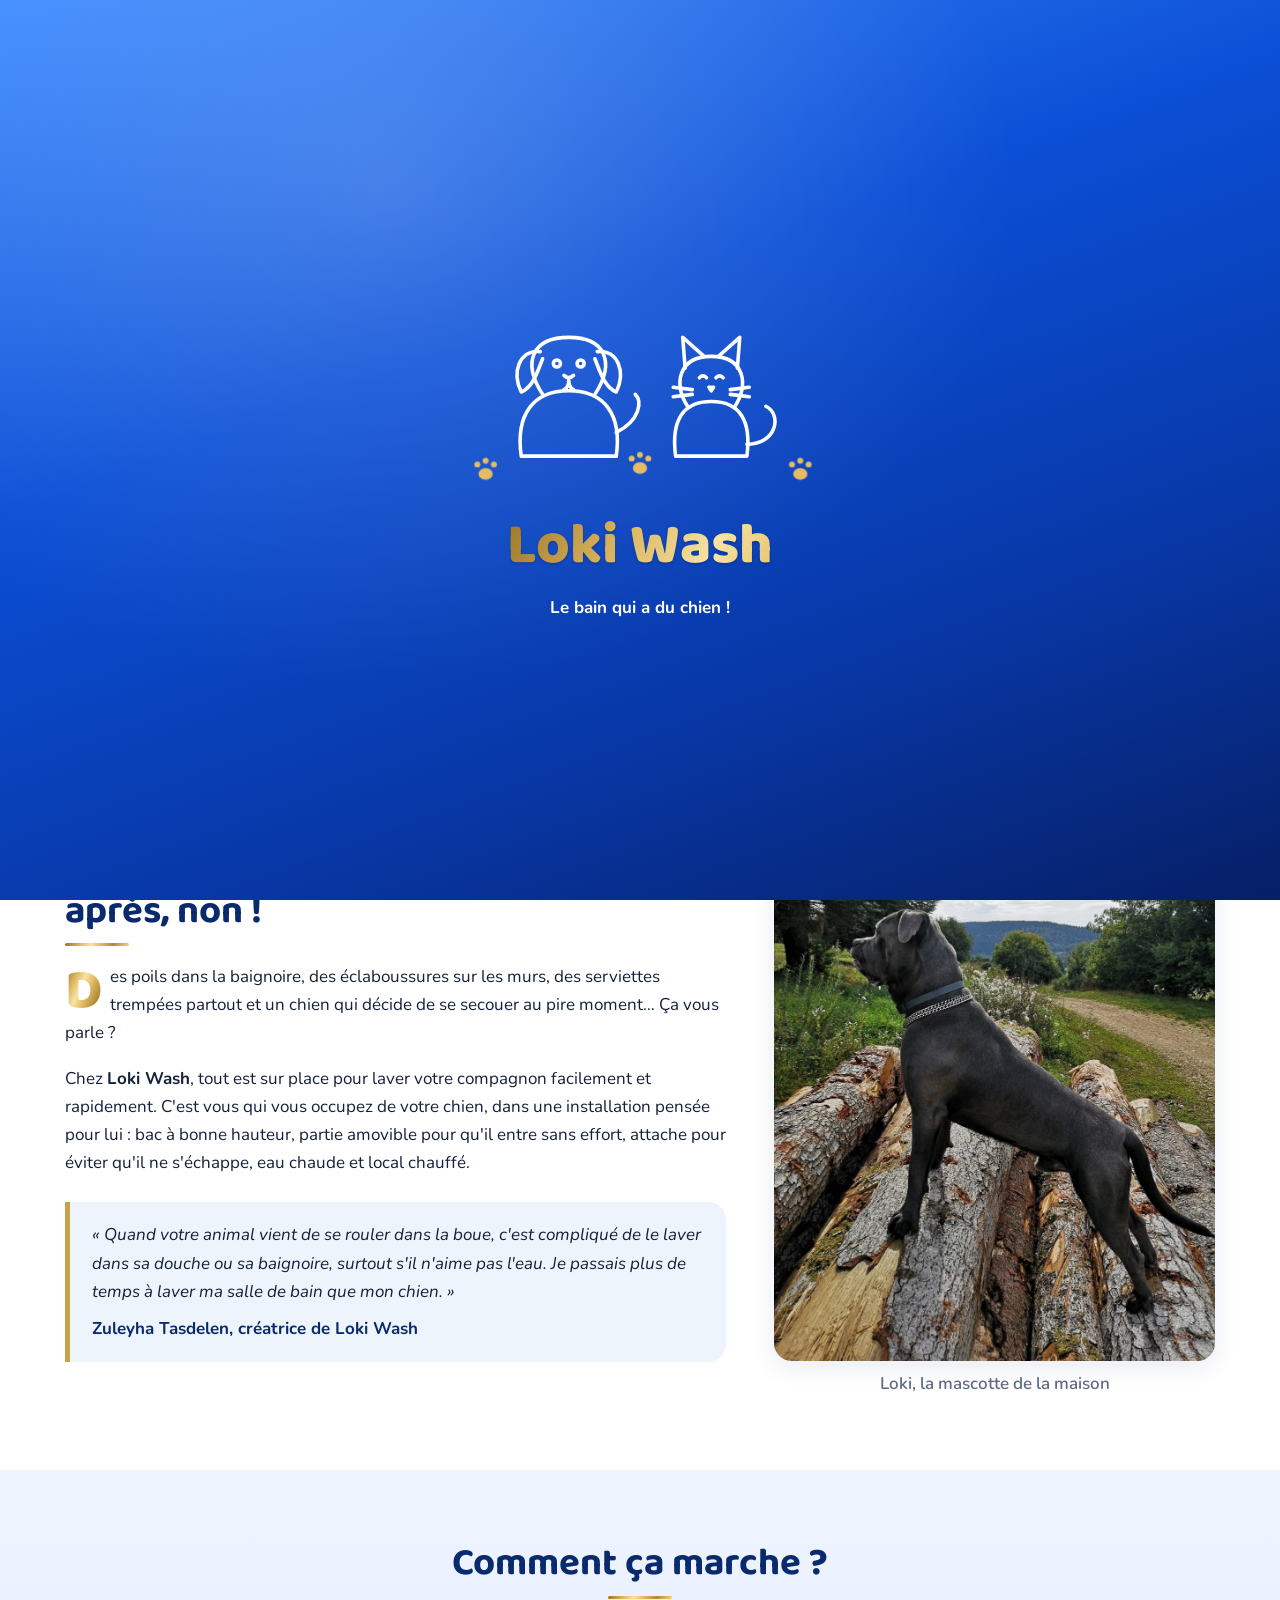
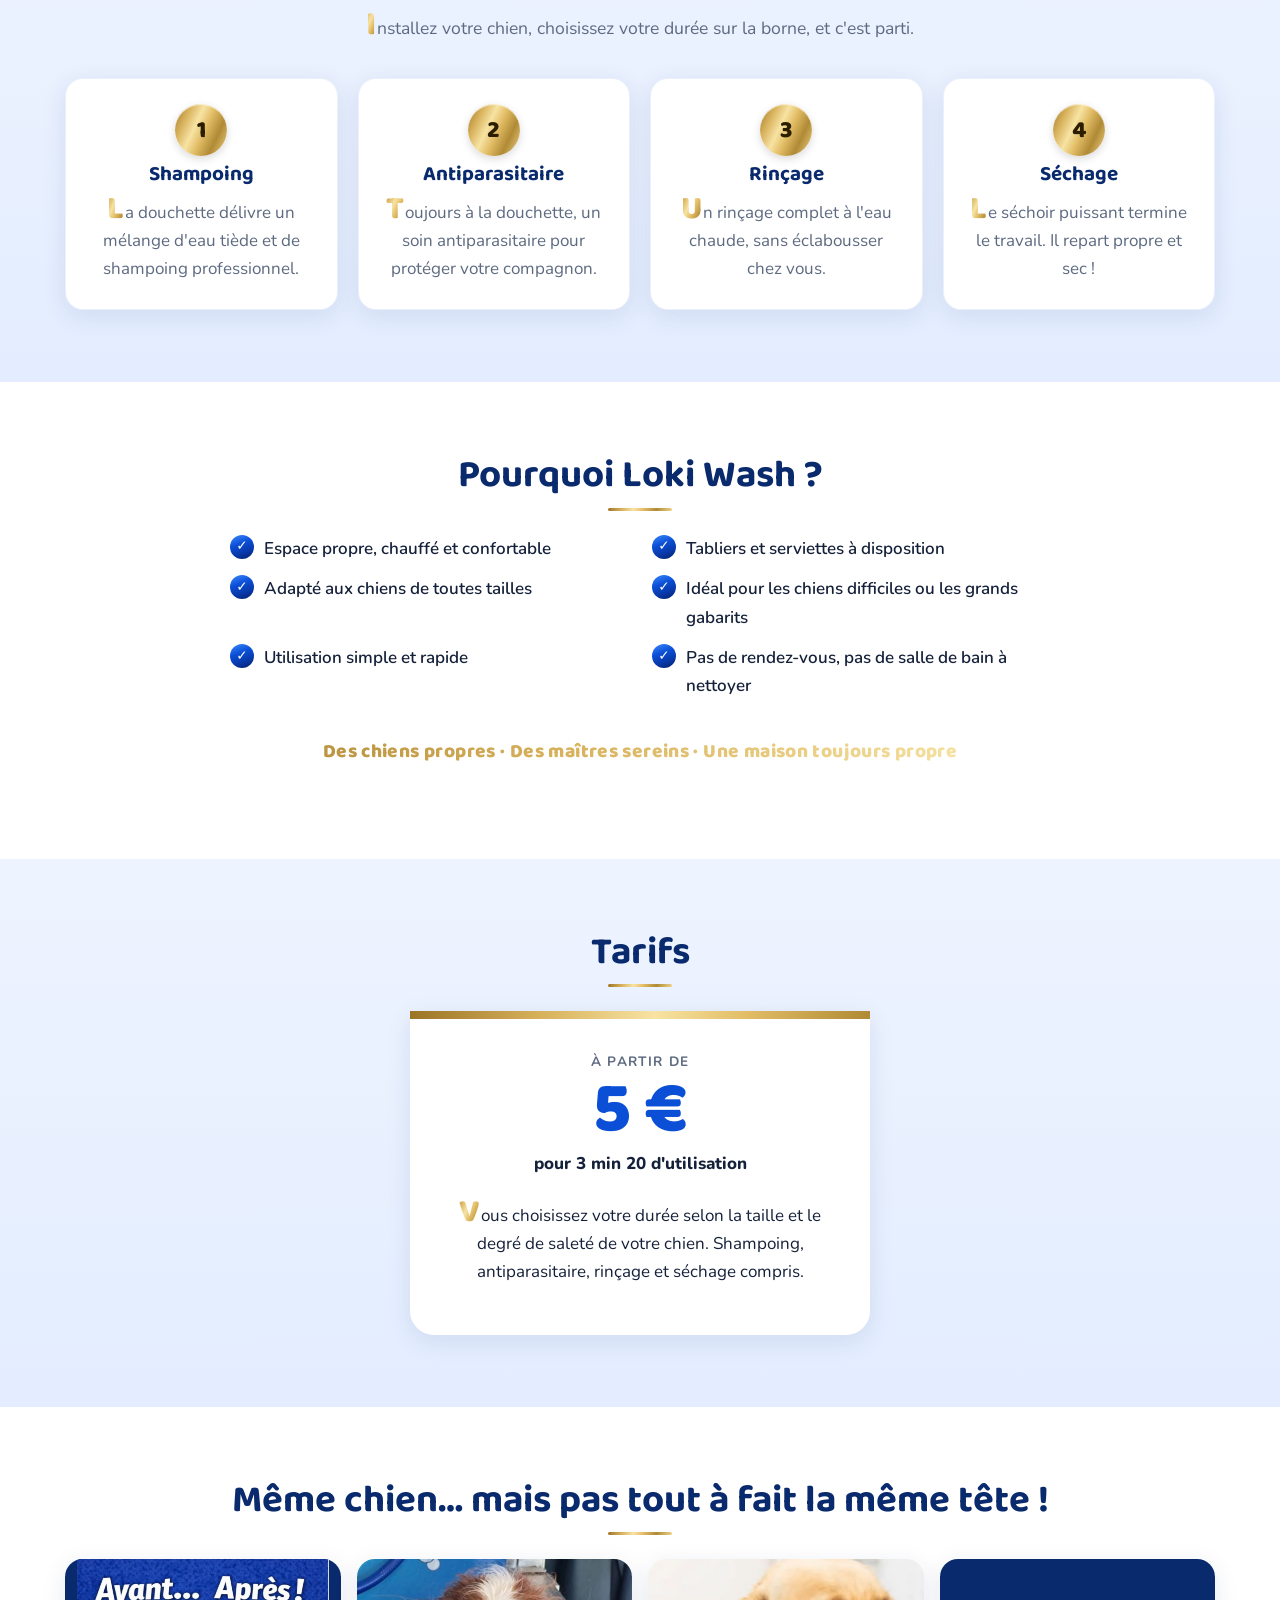
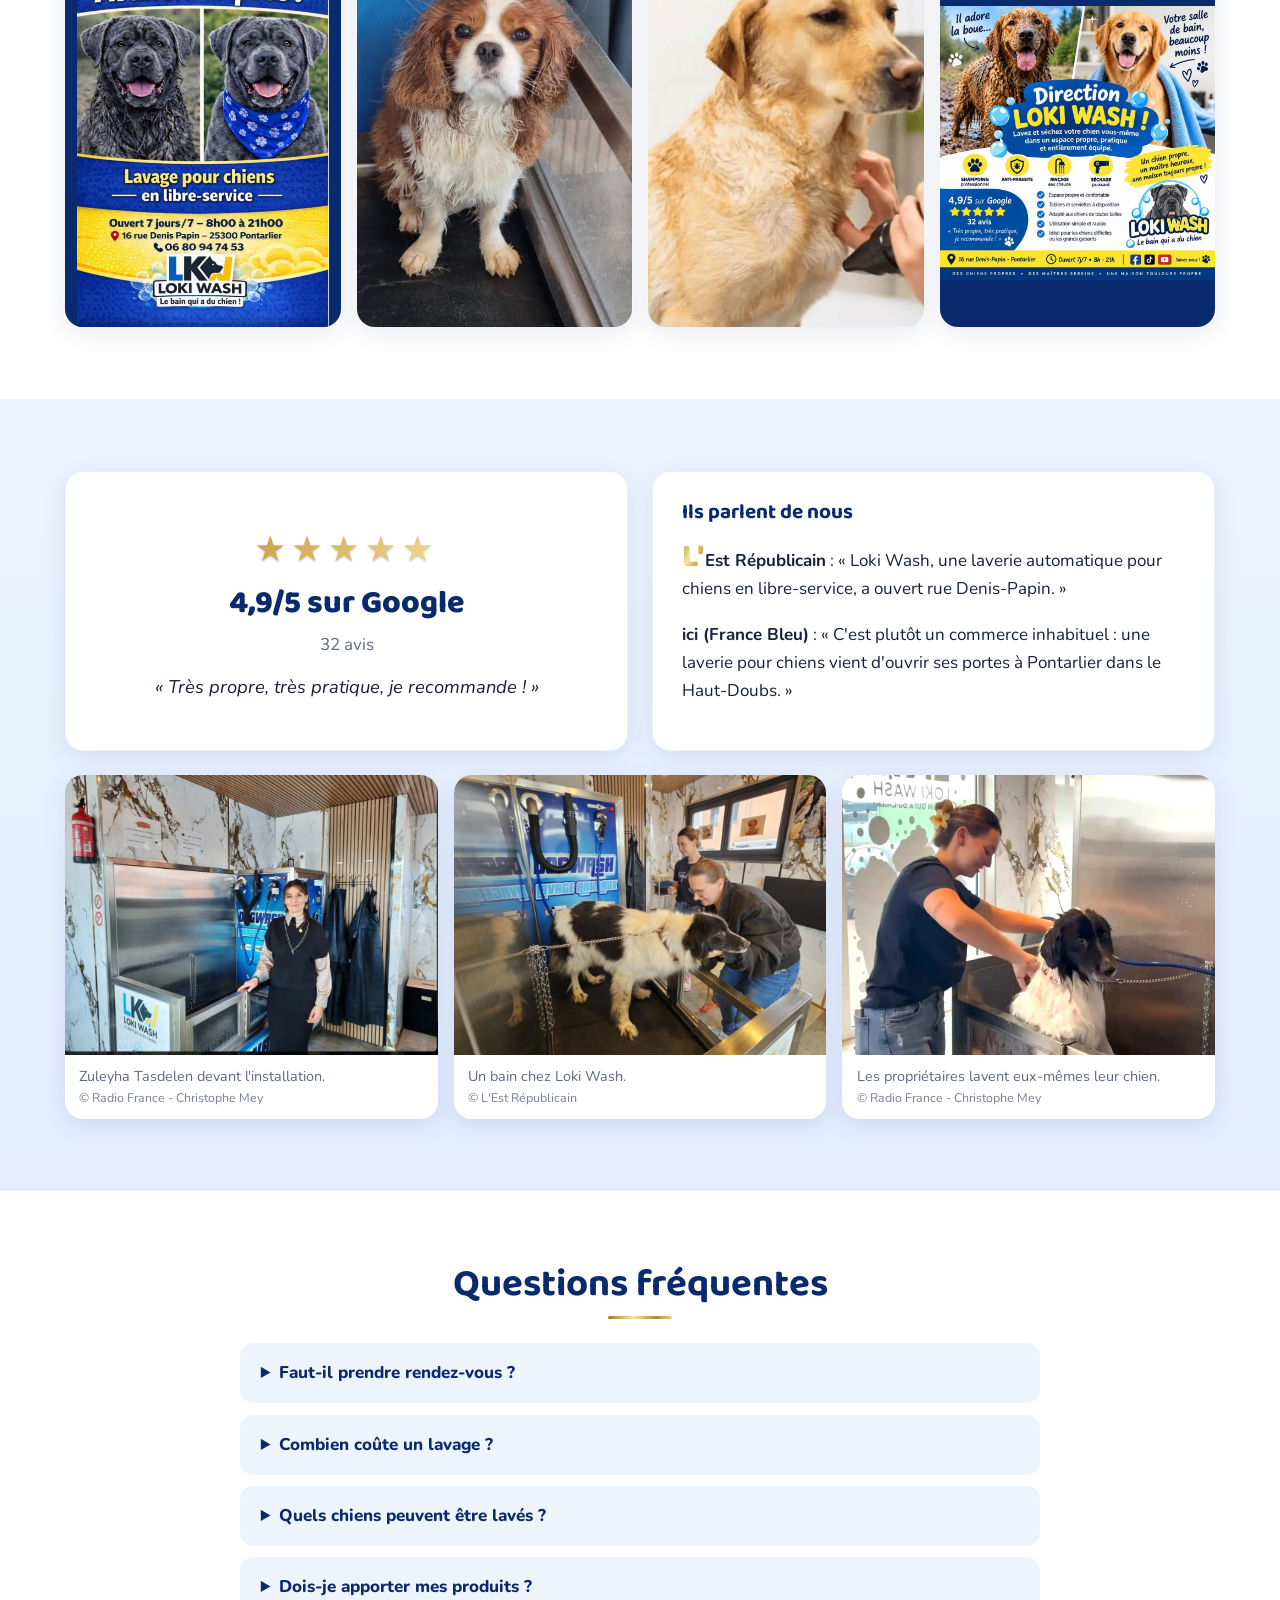
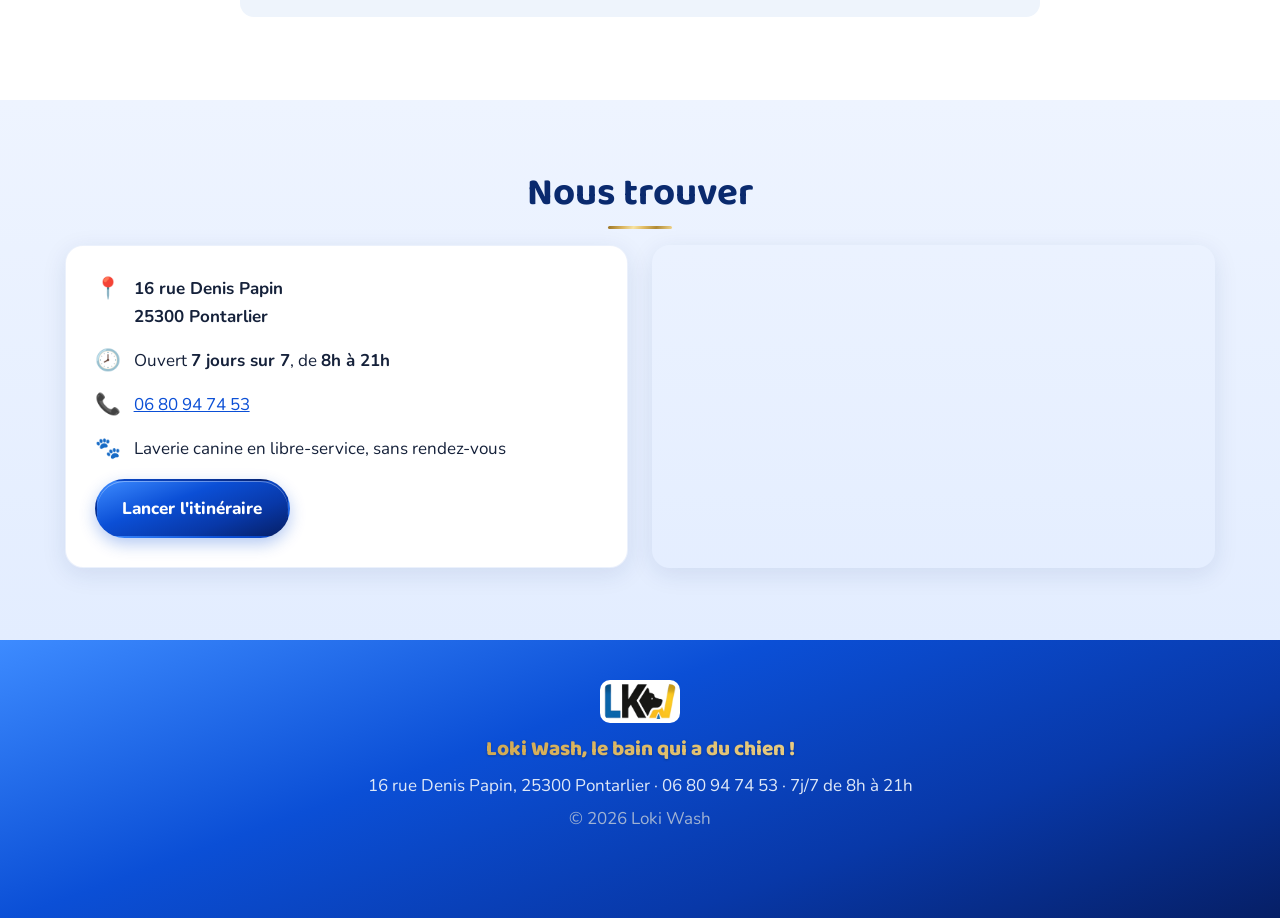
==== index.html @ af7576e9 "Design plus pro : bleu brillant, doré satiné, animation d'entrée Co-Authored-By: Claude Opus 5.5 (1M" ====
<!doctype html>
<html lang="fr">
<head>
  <meta charset="utf-8">
  <meta name="viewport" content="width=device-width, initial-scale=1">
  <title>Loki Wash | Laverie pour chiens en libre-service à Pontarlier</title>
  <meta name="description" content="Loki Wash, laverie pour chiens en libre-service à Pontarlier (Haut-Doubs). Shampoing, antiparasitaire, rinçage à l'eau chaude et séchage, sans rendez-vous, 7j/7 de 8h à 21h. Dès 5 €.">
  <meta name="theme-color" content="#0b3fb3">
  <meta property="og:type" content="website">
  <meta property="og:locale" content="fr_FR">
  <meta property="og:title" content="Loki Wash, le bain qui a du chien !">
  <meta property="og:description" content="Laverie pour chiens en libre-service à Pontarlier. Ouvert 7j/7 de 8h à 21h, sans rendez-vous.">
  <meta property="og:image" content="assets/img/og.jpg">
  <link rel="icon" type="image/png" href="assets/img/favicon.png">
  <link rel="apple-touch-icon" href="assets/img/favicon.png">
  <link rel="preconnect" href="https://fonts.googleapis.com">
  <link rel="preconnect" href="https://fonts.gstatic.com" crossorigin>
  <link href="https://fonts.googleapis.com/css2?family=Baloo+2:wght@600;800&family=Nunito:wght@400;600;700&display=swap" rel="stylesheet">
  <link rel="stylesheet" href="style.css">
  <script type="application/ld+json">
  {
    "@context": "https://schema.org",
    "@type": "LocalBusiness",
    "additionalType": "https://schema.org/PetStore",
    "name": "Loki Wash",
    "slogan": "Le bain qui a du chien !",
    "description": "Laverie pour chiens en libre-service à Pontarlier : shampoing professionnel, antiparasitaire, rinçage à l'eau chaude et séchage puissant, sans rendez-vous.",
    "image": "assets/img/og.jpg",
    "logo": "assets/img/logo-lk.png",
    "telephone": "+33680947453",
    "priceRange": "Dès 5 €",
    "address": {
      "@type": "PostalAddress",
      "streetAddress": "16 rue Denis Papin",
      "addressLocality": "Pontarlier",
      "postalCode": "25300",
      "addressRegion": "Doubs",
      "addressCountry": "FR"
    },
    "areaServed": ["Pontarlier", "Haut-Doubs"],
    "openingHoursSpecification": [{
      "@type": "OpeningHoursSpecification",
      "dayOfWeek": ["Monday","Tuesday","Wednesday","Thursday","Friday","Saturday","Sunday"],
      "opens": "08:00",
      "closes": "21:00"
    }]
  }
  </script>
  <script type="application/ld+json">
  {
    "@context": "https://schema.org",
    "@type": "FAQPage",
    "mainEntity": [
      {"@type": "Question", "name": "Faut-il prendre rendez-vous ?", "acceptedAnswer": {"@type": "Answer", "text": "Non. Loki Wash est en libre-service, ouvert 7j/7 de 8h à 21h. Vous venez quand vous voulez."}},
      {"@type": "Question", "name": "Combien coûte un lavage ?", "acceptedAnswer": {"@type": "Answer", "text": "Vous choisissez la durée selon la taille et la saleté de votre chien, à partir de 5 € pour 3 minutes 20 d'utilisation."}},
      {"@type": "Question", "name": "Quels chiens peuvent être lavés ?", "acceptedAnswer": {"@type": "Answer", "text": "Tous les chiens, du petit au grand gabarit. Le bac est à bonne hauteur, avec une partie amovible pour faire entrer le chien et une attache pour le garder en sécurité."}},
      {"@type": "Question", "name": "Dois-je apporter mes produits ?", "acceptedAnswer": {"@type": "Answer", "text": "Non. Le shampoing et l'antiparasitaire sont délivrés par la douchette. Des tabliers et des serviettes sont à votre disposition."}}
    ]
  }
  </script>
</head>
<body>
  <div id="intro" aria-hidden="true">
    <svg class="intro-art" viewBox="0 0 320 180" fill="none" stroke-linecap="round" stroke-linejoin="round">
      <g class="bub"><circle cx="40" cy="60" r="9"/><circle cx="62" cy="38" r="6"/><circle cx="270" cy="50" r="8"/><circle cx="290" cy="80" r="5"/><circle cx="160" cy="22" r="7"/></g>
      <g class="draw dog">
        <path d="M60 150 C55 115 70 95 100 95 C130 95 145 115 140 150 Z"/>
        <path d="M78 98 C60 70 70 50 100 50 C130 50 140 70 122 98"/>
        <path d="M76 62 C58 60 52 80 60 96 C70 92 74 78 78 68"/>
        <path d="M124 62 C142 60 148 80 140 96 C130 92 126 78 122 68"/>
        <circle cx="90" cy="72" r="3"/><circle cx="110" cy="72" r="3"/>
        <path d="M96 82 Q100 86 104 82"/><path d="M100 86 Q100 92 96 94 M100 86 Q100 92 104 94"/>
        <path d="M140 130 C160 120 162 104 156 98"/>
      </g>
      <g class="draw cat">
        <path d="M190 150 C186 120 196 104 220 104 C244 104 254 120 250 150 Z"/>
        <path d="M200 108 C188 90 192 66 220 66 C248 66 252 90 240 108"/>
        <path d="M198 76 L196 50 L214 66 M242 76 L244 50 L226 66"/>
        <path d="M210 84 Q213 81 216 84 M224 84 Q227 81 230 84"/>
        <path d="M218 92 L222 92 L220 95 Z"/><path d="M204 94 L188 92 M204 98 L188 100 M236 94 L252 92 M236 98 L252 100"/>
        <path d="M250 140 C275 140 280 115 266 108"/>
      </g>
      <g class="paws"><g transform="translate(30 165)"><ellipse rx="6" ry="5"/><circle cx="-7" cy="-8" r="2.5"/><circle cx="0" cy="-11" r="2.5"/><circle cx="7" cy="-8" r="2.5"/></g><g transform="translate(160 160)"><ellipse rx="6" ry="5"/><circle cx="-7" cy="-8" r="2.5"/><circle cx="0" cy="-11" r="2.5"/><circle cx="7" cy="-8" r="2.5"/></g><g transform="translate(295 165)"><ellipse rx="6" ry="5"/><circle cx="-7" cy="-8" r="2.5"/><circle cx="0" cy="-11" r="2.5"/><circle cx="7" cy="-8" r="2.5"/></g></g>
    </svg>
    <p class="intro-title gold">Loki Wash</p>
    <p class="intro-sub">Le bain qui a du chien !</p>
  </div>
  <header class="nav">
    <a class="brand" href="#accueil" aria-label="Loki Wash, accueil">
      <img src="assets/img/logo-lk.png" alt="Logo Loki Wash" width="80" height="40">
      <span>Loki Wash</span>
    </a>
    <nav aria-label="Navigation principale">
      <a href="#concept">Le concept</a>
      <a href="#etapes">Comment ça marche</a>
      <a href="#tarifs">Tarifs</a>
      <a href="#galerie">Photos</a>
      <a href="#infos" class="btn btn-small">Nous trouver</a>
    </nav>
  </header>

  <main>
    <!-- Accueil -->
    <section id="accueil" class="hero">
      <div class="hero-text">
        <p class="kicker">Pontarlier · Haut-Doubs</p>
        <h1>Laverie pour chiens en libre-service à Pontarlier</h1>
        <p class="slogan gold">Le bain qui a du chien !</p>
        <p class="lead">Lavez et séchez votre chien vous-même, dans un espace propre, chauffé et entièrement équipé. Et votre salle de bain reste tranquille.</p>
        <div class="badges">
          <span class="badge">Ouvert 7j/7 · 8h – 21h</span>
          <span class="badge">Sans rendez-vous</span>
          <span class="badge">Dès 5 €</span>
        </div>
        <div class="cta">
          <a class="btn btn-gold" href="https://www.google.com/maps/dir/?api=1&amp;destination=16+rue+Denis+Papin+25300+Pontarlier" target="_blank" rel="noopener">Itinéraire</a>
          <a class="btn btn-ghost" href="tel:+33680947453">06 80 94 74 53</a>
        </div>
      </div>
      <div class="hero-img">
        <img src="assets/img/logo-bain.jpg" alt="Illustration Loki Wash : trois chiens heureux dans un bain moussant" width="1000" height="1450">
      </div>
    </section>

    <!-- Concept -->
    <section id="concept" class="section">
      <div class="split">
        <div>
          <h2>Le bain du chien, oui. Le grand ménage après, non !</h2>
          <p>Des poils dans la baignoire, des éclaboussures sur les murs, des serviettes trempées partout et un chien qui décide de se secouer au pire moment… Ça vous parle ?</p>
          <p>Chez <strong>Loki Wash</strong>, tout est sur place pour laver votre compagnon facilement et rapidement. C'est vous qui vous occupez de votre chien, dans une installation pensée pour lui : bac à bonne hauteur, partie amovible pour qu'il entre sans effort, attache pour éviter qu'il ne s'échappe, eau chaude et local chauffé.</p>
          <blockquote class="quote">
            « Quand votre animal vient de se rouler dans la boue, c'est compliqué de le laver dans sa douche ou sa baignoire, surtout s'il n'aime pas l'eau. Je passais plus de temps à laver ma salle de bain que mon chien. »
            <cite>Zuleyha Tasdelen, créatrice de Loki Wash</cite>
          </blockquote>
        </div>
        <figure class="photo">
          <img src="assets/img/loki.jpg" alt="Loki, cane corso gris, debout sur des troncs d'arbres en forêt du Haut-Doubs" loading="lazy" width="1000" height="1323">
          <figcaption>Loki, la mascotte de la maison</figcaption>
        </figure>
      </div>
    </section>

    <!-- Étapes -->
    <section id="etapes" class="section alt">
      <h2>Comment ça marche ?</h2>
      <p class="center sub">Installez votre chien, choisissez votre durée sur la borne, et c'est parti.</p>
      <ol class="steps">
        <li class="step">
          <span class="num">1</span>
          <h3>Shampoing</h3>
          <p>La douchette délivre un mélange d'eau tiède et de shampoing professionnel.</p>
        </li>
        <li class="step">
          <span class="num">2</span>
          <h3>Antiparasitaire</h3>
          <p>Toujours à la douchette, un soin antiparasitaire pour protéger votre compagnon.</p>
        </li>
        <li class="step">
          <span class="num">3</span>
          <h3>Rinçage</h3>
          <p>Un rinçage complet à l'eau chaude, sans éclabousser chez vous.</p>
        </li>
        <li class="step">
          <span class="num">4</span>
          <h3>Séchage</h3>
          <p>Le séchoir puissant termine le travail. Il repart propre et sec !</p>
        </li>
      </ol>
    </section>

    <!-- Atouts -->
    <section class="section">
      <h2>Pourquoi Loki Wash ?</h2>
      <ul class="perks">
        <li>Espace propre, chauffé et confortable</li>
        <li>Tabliers et serviettes à disposition</li>
        <li>Adapté aux chiens de toutes tailles</li>
        <li>Idéal pour les chiens difficiles ou les grands gabarits</li>
        <li>Utilisation simple et rapide</li>
        <li>Pas de rendez-vous, pas de salle de bain à nettoyer</li>
      </ul>
      <p class="center motto">Des chiens propres · Des maîtres sereins · Une maison toujours propre</p>
    </section>

    <!-- Tarifs -->
    <section id="tarifs" class="section alt">
      <h2>Tarifs</h2>
      <div class="price-card">
        <p class="price-from">à partir de</p>
        <p class="price">5 €</p>
        <p class="price-detail">pour 3 min 20 d'utilisation</p>
        <p>Vous choisissez votre durée selon la taille et le degré de saleté de votre chien. Shampoing, antiparasitaire, rinçage et séchage compris.</p>
      </div>
    </section>

    <!-- Galerie -->
    <section id="galerie" class="section">
      <h2>Même chien… mais pas tout à fait la même tête !</h2>
      <div class="gallery">
        <figure class="fit"><img src="assets/img/avant-apres.jpg" alt="Avant et après : un cane corso couvert de boue puis propre avec un bandana bleu" loading="lazy" width="1000" height="1460"></figure>
        <figure><img src="assets/img/cavalier.jpg" alt="Un cavalier king charles dans le bac de lavage Loki Wash" loading="lazy" width="1000" height="1238"></figure>
        <figure><img src="assets/img/sechage.jpg" alt="Séchage d'un labrador au séchoir" loading="lazy" width="1000" height="627"></figure>
        <figure class="fit"><img src="assets/img/affiche.jpg" alt="Affiche Direction Loki Wash avec les quatre étapes du lavage" loading="lazy" width="1000" height="995"></figure>
      </div>
    </section>

    <!-- Avis et presse -->
    <section class="section alt">
      <div class="grid2">
        <div class="card rating">
          <p class="stars" aria-hidden="true">★★★★★</p>
          <p class="score">4,9/5 sur Google</p>
          <p class="muted">32 avis</p>
          <p class="review">« Très propre, très pratique, je recommande ! »</p>
        </div>
        <div class="card">
          <h3>Ils parlent de nous</h3>
          <p><strong>L'Est Républicain</strong> : « Loki Wash, une laverie automatique pour chiens en libre-service, a ouvert rue Denis-Papin. »</p>
          <p><strong>ici (France Bleu)</strong> : « C'est plutôt un commerce inhabituel : une laverie pour chiens vient d'ouvrir ses portes à Pontarlier dans le Haut-Doubs. »</p>
        </div>
      </div>
      <div class="press">
        <figure><img src="assets/img/presse-zuleyha.jpg" alt="Zuleyha Tasdelen, créatrice de Loki Wash, devant l'installation de lavage des chiens" loading="lazy" width="1000" height="761"><figcaption>Zuleyha Tasdelen devant l'installation. <span>© Radio France - Christophe Mey</span></figcaption></figure>
        <figure><img src="assets/img/presse-est-republicain.jpg" alt="Un chien noir et blanc lavé dans le bac Loki Wash" loading="lazy" width="1000" height="901"><figcaption>Un bain chez Loki Wash. <span>© L'Est Républicain</span></figcaption></figure>
        <figure><img src="assets/img/presse-ici-lavage.jpg" alt="Une propriétaire lave elle-même son chien dans le bac Loki Wash" loading="lazy" width="1000" height="547"><figcaption>Les propriétaires lavent eux-mêmes leur chien. <span>© Radio France - Christophe Mey</span></figcaption></figure>
      </div>
    </section>

    <!-- FAQ -->
    <section id="faq" class="section">
      <h2>Questions fréquentes</h2>
      <div class="faq">
        <details><summary>Faut-il prendre rendez-vous ?</summary><p>Non. Loki Wash est en libre-service, ouvert 7j/7 de 8h à 21h. Vous venez quand vous voulez.</p></details>
        <details><summary>Combien coûte un lavage ?</summary><p>Vous choisissez la durée selon la taille et la saleté de votre chien, à partir de 5 € pour 3 minutes 20 d'utilisation.</p></details>
        <details><summary>Quels chiens peuvent être lavés ?</summary><p>Tous les chiens, du petit au grand gabarit. Le bac est à bonne hauteur, avec une partie amovible pour faire entrer le chien et une attache pour le garder en sécurité.</p></details>
        <details><summary>Dois-je apporter mes produits ?</summary><p>Non. Le shampoing et l'antiparasitaire sont délivrés par la douchette. Des tabliers et des serviettes sont à votre disposition.</p></details>
      </div>
    </section>

    <!-- Infos pratiques -->
    <section id="infos" class="section alt">
      <h2>Nous trouver</h2>
      <div class="grid2">
        <div class="card info">
          <p><span class="ico" aria-hidden="true">📍</span><span><strong>16 rue Denis Papin<br>25300 Pontarlier</strong></span></p>
          <p><span class="ico" aria-hidden="true">🕗</span><span>Ouvert <strong>7 jours sur 7</strong>, de <strong>8h à 21h</strong></span></p>
          <p><span class="ico" aria-hidden="true">📞</span><span><a href="tel:+33680947453">06 80 94 74 53</a></span></p>
          <p><span class="ico" aria-hidden="true">🐾</span><span>Laverie canine en libre-service, sans rendez-vous</span></p>
          <a class="btn" href="https://www.google.com/maps/dir/?api=1&amp;destination=16+rue+Denis+Papin+25300+Pontarlier" target="_blank" rel="noopener">Lancer l'itinéraire</a>
        </div>
        <div class="map">
          <iframe title="Plan d'accès Loki Wash, 16 rue Denis Papin, Pontarlier" src="https://maps.google.com/maps?q=16%20rue%20Denis%20Papin%2C%2025300%20Pontarlier&amp;z=15&amp;output=embed" loading="lazy" referrerpolicy="no-referrer-when-downgrade"></iframe>
        </div>
      </div>
    </section>
  </main>

  <footer>
    <img src="assets/img/logo-lk.png" alt="" width="80" height="40">
    <p class="slogan-foot gold">Loki Wash, le bain qui a du chien !</p>
    <p>16 rue Denis Papin, 25300 Pontarlier · 06 80 94 74 53 · 7j/7 de 8h à 21h</p>
    <p class="muted">© <span id="y">2026</span> Loki Wash</p>
  </footer>

  <a class="call-fab" href="tel:+33680947453" aria-label="Appeler Loki Wash">📞 Appeler</a>

  <script>
    (function(){var el=document.getElementById('intro');var rm=matchMedia('(prefers-reduced-motion: reduce)').matches;
    function hide(){el.classList.add('out');setTimeout(function(){el.remove();},600);}
    setTimeout(hide, rm?300:2600);el.addEventListener('click',hide);})();
    document.getElementById('y').textContent = new Date().getFullYear();</script>
</body>
</html>
---- style.css ----
:root {
  --blue: #0b4fd6;
  --blue-dark: #0a2a6e;
  --yellow: #d9b25a;
  --gold: linear-gradient(115deg, #9a7425 0%, #d8b25c 22%, #f7e3a3 40%, #e2bd66 55%, #b08a35 75%, #f0d48a 100%);
  --blue-gloss: linear-gradient(160deg, #3d8bff 0%, #0b4fd6 38%, #0838a8 70%, #061f66 100%);
  --ink: #15213a;
  --muted: #5d6a80;
  --bg: #ffffff;
  --bg-alt: #eef4fc;
  --radius: 18px;
  --shadow: 0 6px 24px rgba(18, 52, 111, .10);
}
* { box-sizing: border-box; }
html { scroll-behavior: smooth; scroll-padding-top: 80px; }
body { margin: 0; font-family: "Nunito", system-ui, sans-serif; color: var(--ink); background: var(--bg); line-height: 1.65; font-size: 17px; }
img { max-width: 100%; height: auto; display: block; }
a { color: var(--blue); }
h1, h2, h3 { font-family: "Baloo 2", "Nunito", sans-serif; line-height: 1.15; color: var(--blue-dark); }
h2 { font-size: clamp(1.7rem, 4vw, 2.4rem); margin: 0 0 1rem; text-align: center; }
h3 { font-size: 1.3rem; margin: .4rem 0; }
.center { text-align: center; }
.muted { color: var(--muted); }

/* Navigation */
.nav { position: sticky; top: 0; z-index: 20; display: flex; justify-content: space-between; align-items: center; gap: 1rem; padding: .6rem 1.25rem; background: rgba(255,255,255,.96); backdrop-filter: blur(6px); box-shadow: 0 1px 8px rgba(0,0,0,.06); }
.brand { display: flex; align-items: center; gap: .6rem; text-decoration: none; }
.brand img { width: 64px; height: auto; }
.brand span { font-family: "Baloo 2", sans-serif; font-weight: 800; font-size: 1.35rem; color: var(--ink); }
.nav nav { display: flex; gap: 1.2rem; align-items: center; }
.nav nav a { text-decoration: none; color: var(--ink); font-weight: 700; font-size: .95rem; }
.nav nav a:not(.btn):hover { color: var(--blue); }

/* Boutons */
.btn { display: inline-block; background: var(--blue); color: #fff !important; padding: .85rem 1.6rem; border-radius: 999px; text-decoration: none; font-weight: 800; border: 2px solid transparent; transition: transform .15s, background .15s; }
.btn:hover { transform: translateY(-2px); background: var(--blue-dark); }
.btn-small { padding: .45rem 1.1rem; }
.btn-yellow { background: var(--yellow); color: var(--ink) !important; }
.btn-yellow:hover { background: #ffd633; }
.btn-ghost { background: transparent; border-color: #fff; }
.btn-ghost:hover { background: rgba(255,255,255,.12); }

/* Hero */
.hero { display: grid; grid-template-columns: 1.1fr .9fr; gap: 2rem; align-items: center; padding: 3.5rem max(1.25rem, calc((100% - 1150px) / 2)); background: radial-gradient(circle at 15% 20%, #2f68c8 0, var(--blue) 45%, var(--blue-dark) 100%); color: #fff; overflow: hidden; }
.hero h1 { color: #fff; font-size: clamp(2.1rem, 5vw, 3.4rem); margin: .2rem 0 .3rem; }
.kicker { text-transform: uppercase; letter-spacing: .12em; font-weight: 700; font-size: .85rem; margin: 0; opacity: .85; }
.slogan { font-family: "Baloo 2", sans-serif; font-size: clamp(1.4rem, 3vw, 1.9rem); color: var(--yellow); margin: 0 0 1rem; font-weight: 800; }
.lead { font-size: 1.15rem; max-width: 34rem; }
.badges { display: flex; flex-wrap: wrap; gap: .5rem; margin: 1.2rem 0 1.6rem; }
.badge { background: rgba(255,255,255,.14); border: 1px solid rgba(255,255,255,.3); padding: .35rem .9rem; border-radius: 999px; font-weight: 700; font-size: .95rem; }
.cta { display: flex; flex-wrap: wrap; gap: .8rem; }
.hero-img img { border-radius: 28px; box-shadow: 0 20px 50px rgba(0,0,0,.3); max-height: 560px; width: 100%; object-fit: cover; object-position: top; background: #fff; }

/* Sections */
.section { padding: 4.5rem max(1.25rem, calc((100% - 1150px) / 2)); }
.section.alt { background: var(--bg-alt); }
.sub { color: var(--muted); margin: -.4rem 0 2.2rem; font-size: 1.1rem; }

.split { display: grid; grid-template-columns: 1.2fr .8fr; gap: 3rem; align-items: center; }
.split h2 { text-align: left; }
.quote { margin: 1.6rem 0 0; padding: 1.2rem 1.4rem; background: var(--bg-alt); border-left: 5px solid var(--yellow); border-radius: 0 var(--radius) var(--radius) 0; font-style: italic; }
.quote cite { display: block; margin-top: .6rem; font-style: normal; font-weight: 700; color: var(--blue-dark); }
.photo { margin: 0; }
.photo img { border-radius: var(--radius); box-shadow: var(--shadow); aspect-ratio: 4/5; object-fit: cover; width: 100%; }
.photo figcaption { text-align: center; color: var(--muted); margin-top: .6rem; font-weight: 600; }

.steps { list-style: none; padding: 0; margin: 0; display: grid; grid-template-columns: repeat(4, 1fr); gap: 1.25rem; }
.step { background: #fff; border-radius: var(--radius); padding: 1.6rem 1.3rem; box-shadow: var(--shadow); text-align: center; }
.num { display: inline-grid; place-items: center; width: 52px; height: 52px; border-radius: 50%; background: var(--yellow); font-family: "Baloo 2", sans-serif; font-weight: 800; font-size: 1.5rem; color: var(--ink); }
.step p { margin: 0; color: var(--muted); }

.perks { list-style: none; padding: 0; margin: 1.5rem auto 0; max-width: 820px; display: grid; grid-template-columns: repeat(2, 1fr); gap: .8rem 1.5rem; }
.perks li { padding-left: 2.1rem; position: relative; font-weight: 600; }
.perks li::before { content: "✓"; position: absolute; left: 0; top: 0; width: 1.5rem; height: 1.5rem; border-radius: 50%; background: var(--blue); color: #fff; display: grid; place-items: center; font-size: .85rem; font-weight: 800; }
.motto { margin-top: 2.2rem; font-family: "Baloo 2", sans-serif; font-weight: 800; color: var(--blue); font-size: 1.2rem; letter-spacing: .02em; }

.price-card { max-width: 460px; margin: 1.5rem auto 0; background: #fff; border-radius: 24px; box-shadow: var(--shadow); padding: 2rem; text-align: center; border-top: 8px solid var(--yellow); }
.price-from { margin: 0; text-transform: uppercase; letter-spacing: .1em; font-weight: 700; color: var(--muted); font-size: .85rem; }
.price { font-family: "Baloo 2", sans-serif; font-size: 4.5rem; font-weight: 800; color: var(--blue); margin: 0; line-height: 1; }
.price-detail { font-weight: 800; margin: .3rem 0 1rem; }

.gallery { display: grid; grid-template-columns: repeat(4, 1fr); gap: 1rem; margin-top: 1.5rem; }
.gallery figure { margin: 0; }
.gallery .fit img { object-fit: contain; background: var(--blue-dark); }
.gallery img { width: 100%; aspect-ratio: 3/4; object-fit: cover; border-radius: var(--radius); box-shadow: var(--shadow); }

.grid2 { display: grid; grid-template-columns: 1fr 1fr; gap: 1.5rem; align-items: stretch; }
.card { background: #fff; border-radius: var(--radius); padding: 1.8rem; box-shadow: var(--shadow); }
.card h3 { margin-top: 0; }
.rating { text-align: center; display: flex; flex-direction: column; justify-content: center; }
.stars { color: var(--yellow); font-size: 2.2rem; letter-spacing: .15em; margin: 0; }
.score { font-family: "Baloo 2", sans-serif; font-size: 2rem; font-weight: 800; color: var(--blue-dark); margin: 0; }
.rating .muted { margin: 0 0 .8rem; }
.review { font-style: italic; font-size: 1.15rem; margin: 0; }

.faq { max-width: 800px; margin: 1.5rem auto 0; }
details { background: var(--bg-alt); border-radius: 14px; margin-bottom: .7rem; padding: 1rem 1.3rem; }
summary { cursor: pointer; font-weight: 800; color: var(--blue-dark); }
details p { margin: .7rem 0 0; }

.info p { display: flex; gap: .8rem; align-items: flex-start; margin: 0 0 1rem; }
.ico { font-size: 1.3rem; line-height: 1.3; }
.map { border-radius: var(--radius); overflow: hidden; box-shadow: var(--shadow); min-height: 320px; }
.map iframe { width: 100%; height: 100%; min-height: 320px; border: 0; display: block; }

footer { text-align: center; padding: 2.5rem 1.25rem 5rem; background: var(--blue-dark); color: #dfe8f7; }
footer img { margin: 0 auto .6rem; width: 80px; background: #fff; border-radius: 10px; padding: 4px; }
footer p { margin: .3rem 0; }
footer .muted { color: #9fb2d3; }
.slogan-foot { font-family: "Baloo 2", sans-serif; font-weight: 800; color: var(--yellow); font-size: 1.3rem; }

.call-fab { display: none; }

/* Tablette */
@media (max-width: 900px) {
  .hero, .split, .grid2 { grid-template-columns: 1fr; }
  .hero-img { max-width: 420px; margin: 0 auto; }
  .steps { grid-template-columns: repeat(2, 1fr); }
  .gallery { grid-template-columns: repeat(2, 1fr); }
  .split h2 { text-align: center; }
  .nav nav a:not(.btn) { display: none; }
}
/* Mobile */
@media (max-width: 560px) {
  body { font-size: 16px; }
  .hero { padding-top: 2.5rem; text-align: center; }
  .badges, .cta { justify-content: center; }
  .lead { margin-left: auto; margin-right: auto; }
  .section { padding-top: 3.2rem; padding-bottom: 3.2rem; }
  .steps, .perks { grid-template-columns: 1fr; }
  .call-fab { display: block; position: fixed; right: 16px; bottom: 16px; z-index: 30; background: var(--yellow); color: var(--ink); font-weight: 800; text-decoration: none; padding: .8rem 1.2rem; border-radius: 999px; box-shadow: 0 8px 24px rgba(0,0,0,.25); }
}

/* ===== Design pro : bleu brillant + doré satiné ===== */
.gold, .slogan, .slogan-foot, .stars, .motto {
  background: var(--gold); background-size: 200% 100%;
  -webkit-background-clip: text; background-clip: text; color: transparent !important;
  -webkit-text-fill-color: transparent; text-shadow: none; filter: drop-shadow(0 1px 1px rgba(0,0,0,.25));
  animation: sheen 6s ease-in-out infinite alternate;
}
.motto { filter: none; }
@keyframes sheen { from { background-position: 0% 0; } to { background-position: 100% 0; } }
.hero { background: radial-gradient(ellipse at 20% 10%, rgba(255,255,255,.22), transparent 45%), var(--blue-gloss); position: relative; }
.hero::after { content: ""; position: absolute; inset: 0; pointer-events: none; background: linear-gradient(115deg, transparent 40%, rgba(255,255,255,.08) 50%, transparent 60%); }
.hero > * { position: relative; z-index: 1; }
.hero h1 { text-shadow: 0 2px 12px rgba(0,0,0,.25); }
.btn { background: var(--blue-gloss); box-shadow: inset 0 1px 0 rgba(255,255,255,.35), 0 6px 16px rgba(11,79,214,.3); }
.btn-gold, .call-fab { background: var(--gold) !important; color: #2a1d00 !important; box-shadow: inset 0 1px 0 rgba(255,255,255,.6), 0 6px 18px rgba(0,0,0,.25); }
.btn-ghost { background: transparent; box-shadow: none; }
.btn-ghost:hover { background: rgba(255,255,255,.12); }
.num { background: var(--gold); color: #2a1d00; box-shadow: inset 0 1px 0 rgba(255,255,255,.6), 0 3px 8px rgba(0,0,0,.15); }
.quote { border-left-color: #c9a24a; }
.price-card { border-top: 8px solid transparent; border-image: var(--gold) 1; border-image-slice: 1; border-radius: 0 0 24px 24px; }
.perks li::before { background: var(--blue-gloss); }
.nav { border-bottom: 3px solid transparent; border-image: var(--gold) 1; }
footer { background: var(--blue-gloss); }
.section.alt { background: linear-gradient(180deg, #eef4ff, #e3edff); }
.card, .step { border: 1px solid rgba(11,79,214,.08); }
h2::after { content: ""; display: block; width: 64px; height: 3px; margin: .6rem auto 0; background: var(--gold); border-radius: 2px; }
.split h2::after { margin-left: 0; }

/* Lettrines dorées */
.lead::first-letter, .sub::first-letter, .split > div > p:first-of-type::first-letter,
.step p::first-letter, .card h3 + p::first-letter, .price-card > p:last-child::first-letter,
details p::first-letter, .review::first-letter {
  font-family: "Baloo 2", serif; font-weight: 800; font-size: 1.9em; line-height: 1;
  background: var(--gold); -webkit-background-clip: text; background-clip: text;
  color: transparent; -webkit-text-fill-color: transparent; padding-right: .04em;
}
.split > div > p:first-of-type::first-letter { float: left; font-size: 3.3em; line-height: .85; margin: .08em .1em 0 0; }

/* Photos presse */
.press { display: grid; grid-template-columns: repeat(3, 1fr); gap: 1rem; margin-top: 1.5rem; }
.press figure { margin: 0; background: #fff; border-radius: var(--radius); overflow: hidden; box-shadow: var(--shadow); }
.press img { width: 100%; aspect-ratio: 4/3; object-fit: cover; }
.press figcaption { padding: .6rem .9rem; font-size: .9rem; color: var(--muted); }
.press figcaption span { display: block; font-size: .78rem; opacity: .85; }
@media (max-width: 900px) { .press { grid-template-columns: 1fr; } }

/* Animation d'entrée */
#intro { position: fixed; inset: 0; z-index: 100; display: flex; flex-direction: column; align-items: center; justify-content: center;
  background: radial-gradient(ellipse at 30% 20%, rgba(255,255,255,.18), transparent 50%), var(--blue-gloss); transition: opacity .6s ease, visibility .6s; cursor: pointer; }
#intro.out { opacity: 0; visibility: hidden; }
.intro-art { width: min(380px, 82vw); height: auto; }
.intro-art .draw path, .intro-art .draw circle { stroke: #fff; stroke-width: 3; stroke-dasharray: 400; stroke-dashoffset: 400; animation: drawline 1.4s ease forwards; }
.intro-art .cat path { animation-delay: .35s; }
.intro-art .bub circle { stroke: rgba(255,255,255,.7); stroke-width: 2; transform-box: fill-box; transform-origin: center; opacity: 0; animation: bubble 2.2s ease-out infinite; }
.intro-art .bub circle:nth-child(2n) { animation-delay: .6s; } .intro-art .bub circle:nth-child(3n) { animation-delay: 1.1s; }
.intro-art .paws > g { fill: #e2bd66; opacity: 0; animation: paw .3s ease forwards; }
.intro-art .paws > g:nth-child(1) { animation-delay: 1.2s; } .intro-art .paws > g:nth-child(2) { animation-delay: 1.5s; } .intro-art .paws > g:nth-child(3) { animation-delay: 1.8s; }
.intro-art .paws ellipse, .intro-art .paws circle { stroke: none; }
.intro-title { font-family: "Baloo 2", sans-serif; font-weight: 800; font-size: clamp(2.4rem, 8vw, 3.6rem); margin: .4rem 0 0; opacity: 0; animation: fadeup .6s 1s ease forwards, sheen 2s ease-in-out infinite alternate; }
.intro-sub { color: #fff; font-weight: 700; margin: 0; opacity: 0; animation: fadeup .6s 1.3s ease forwards; }
@keyframes drawline { to { stroke-dashoffset: 0; } }
@keyframes bubble { 0% { opacity: 0; transform: translateY(10px) scale(.6); } 30% { opacity: 1; } 100% { opacity: 0; transform: translateY(-25px) scale(1.1); } }
@keyframes paw { from { opacity: 0; } to { opacity: 1; } }
@keyframes fadeup { from { opacity: 0; transform: translateY(8px); } to { opacity: 1; transform: none; } }
@media (prefers-reduced-motion: reduce) {
  *, *::before, *::after { animation: none !important; transition: none !important; }
  .intro-art .draw path, .intro-art .draw circle { stroke-dashoffset: 0; }
  .intro-title, .intro-sub, .intro-art .paws > g { opacity: 1; }
}
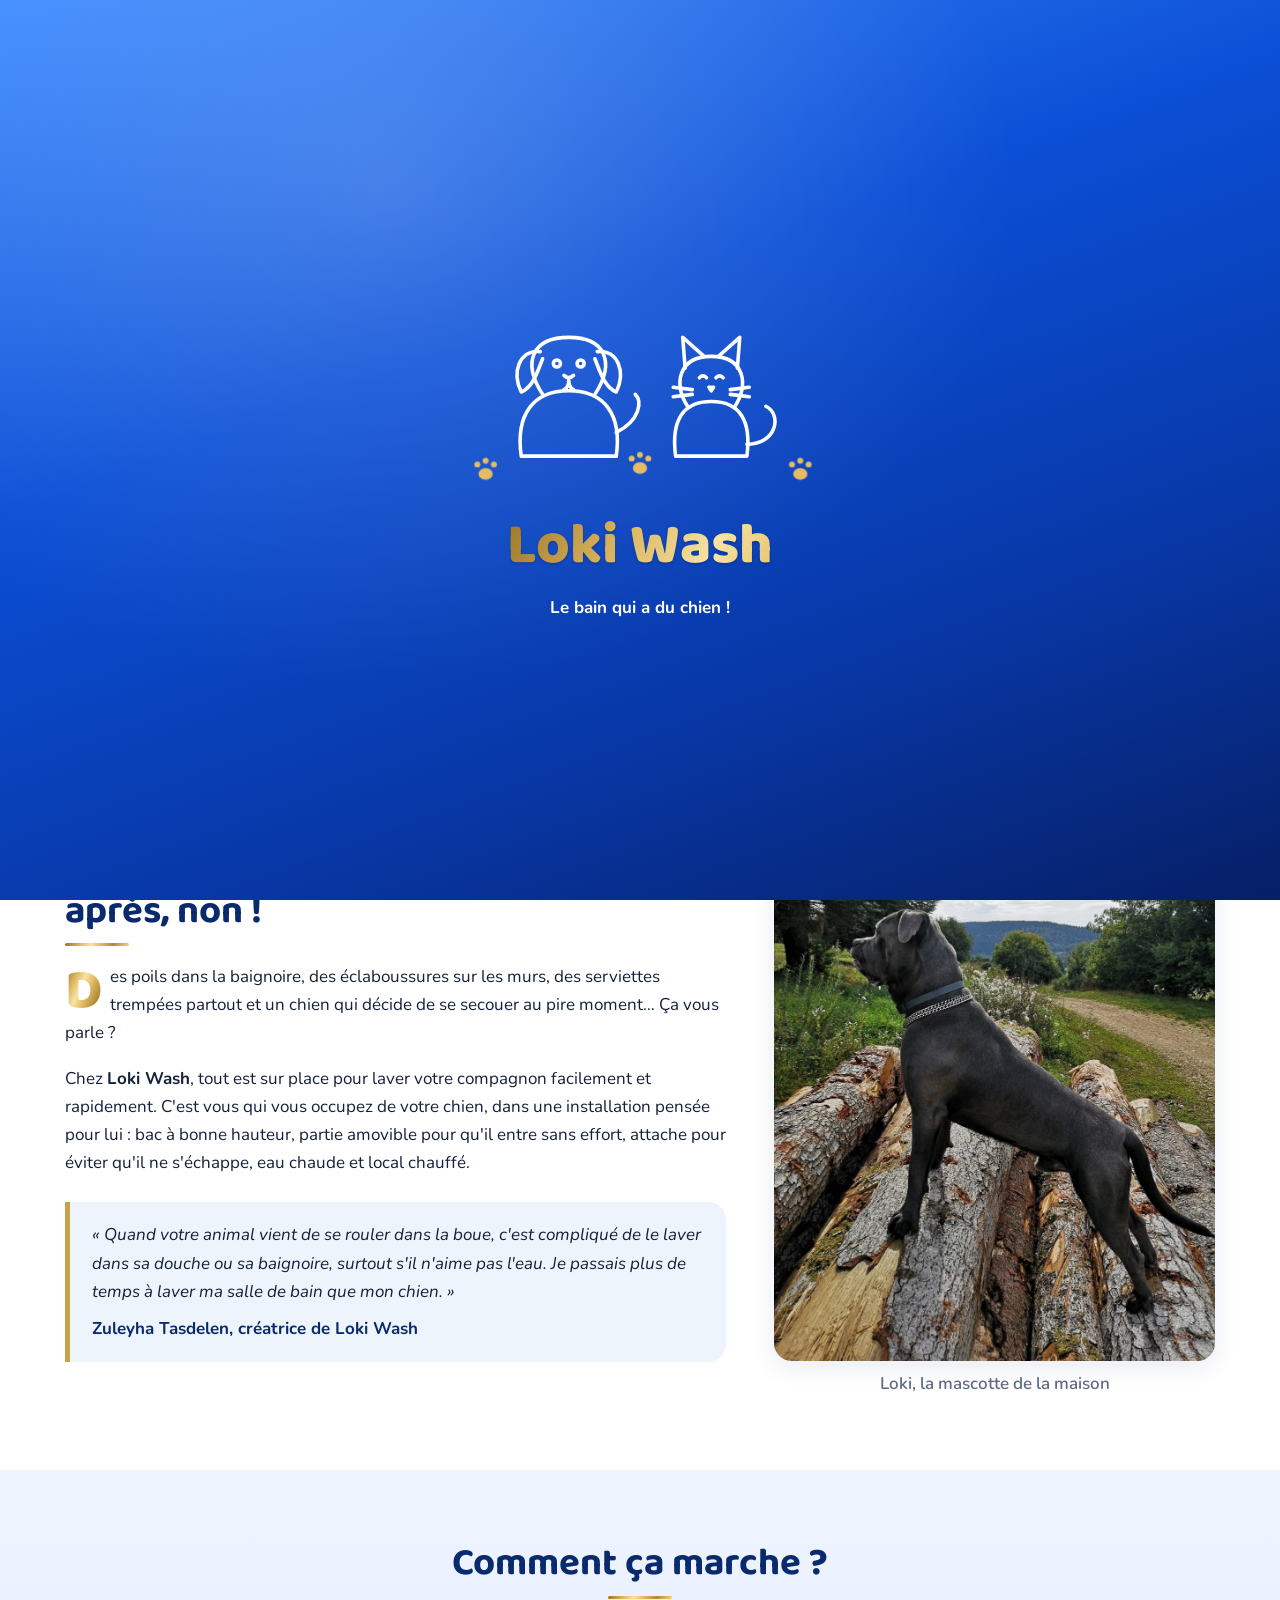
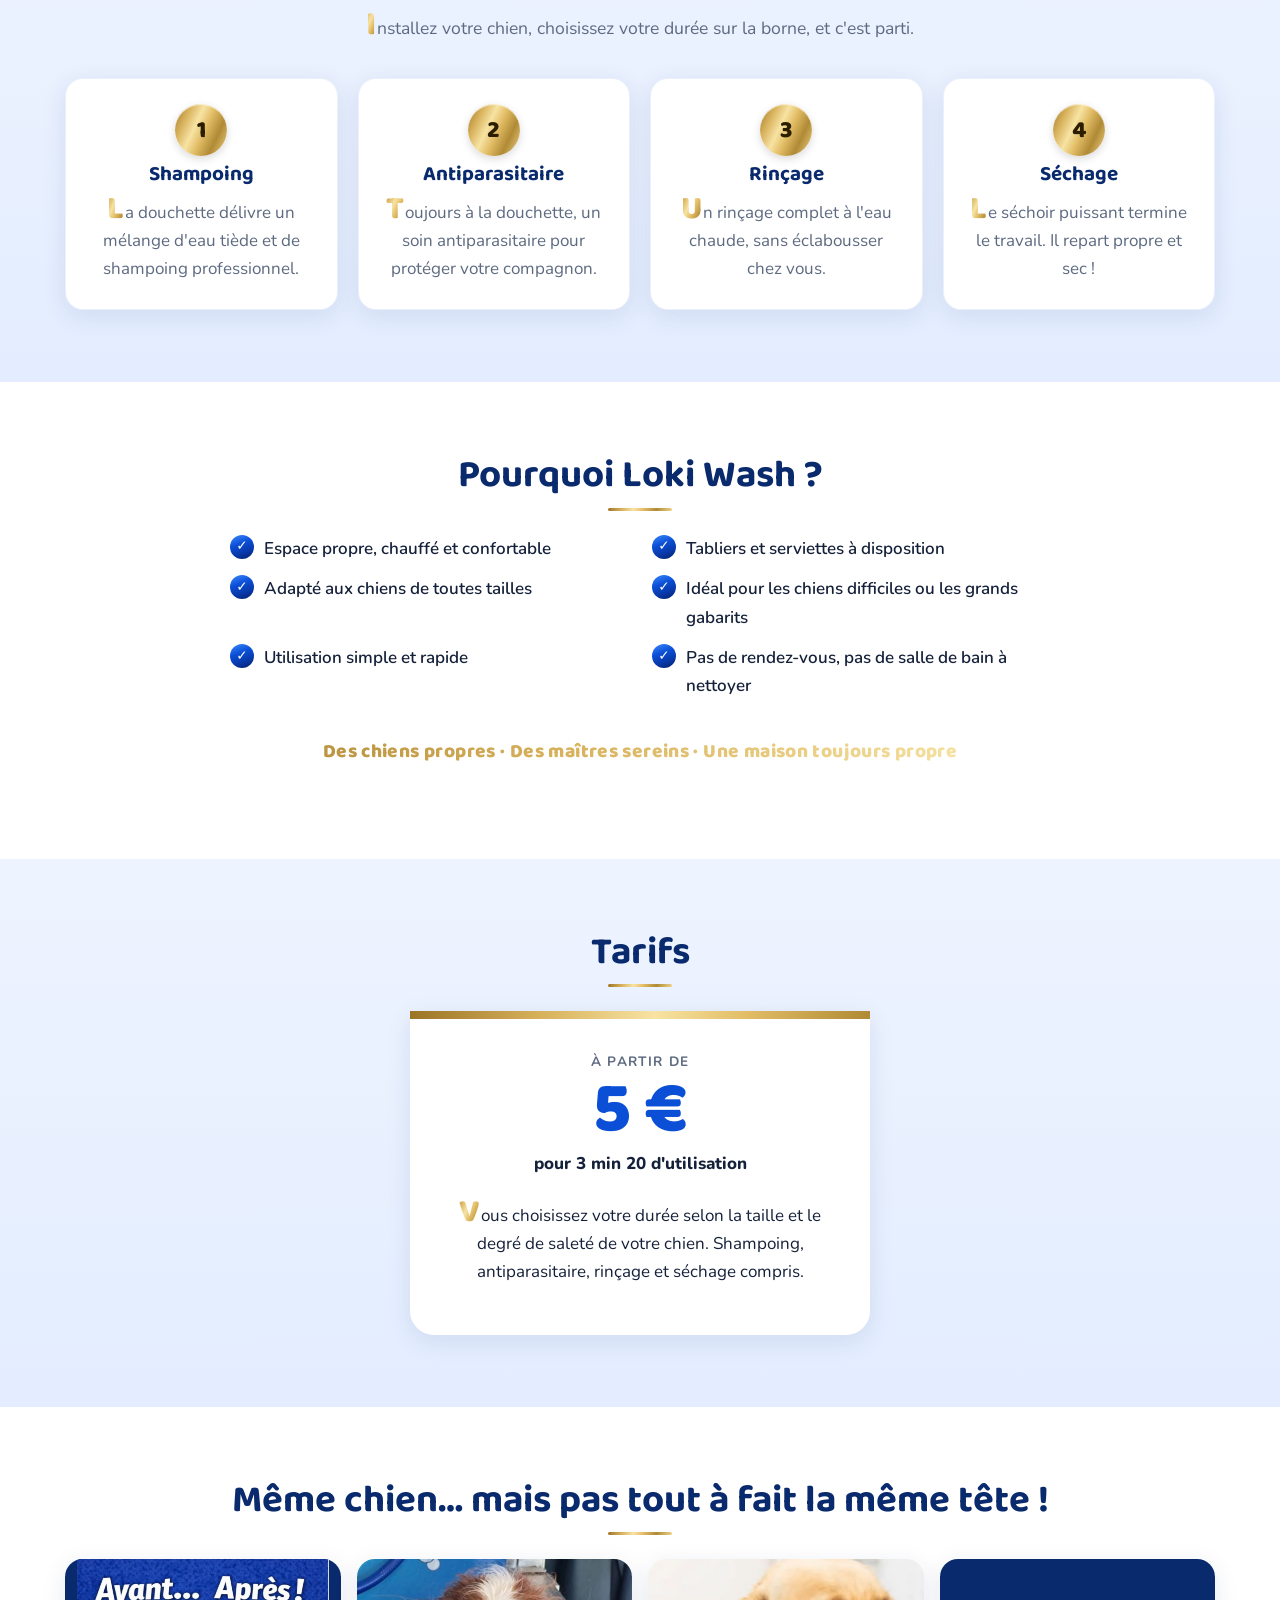
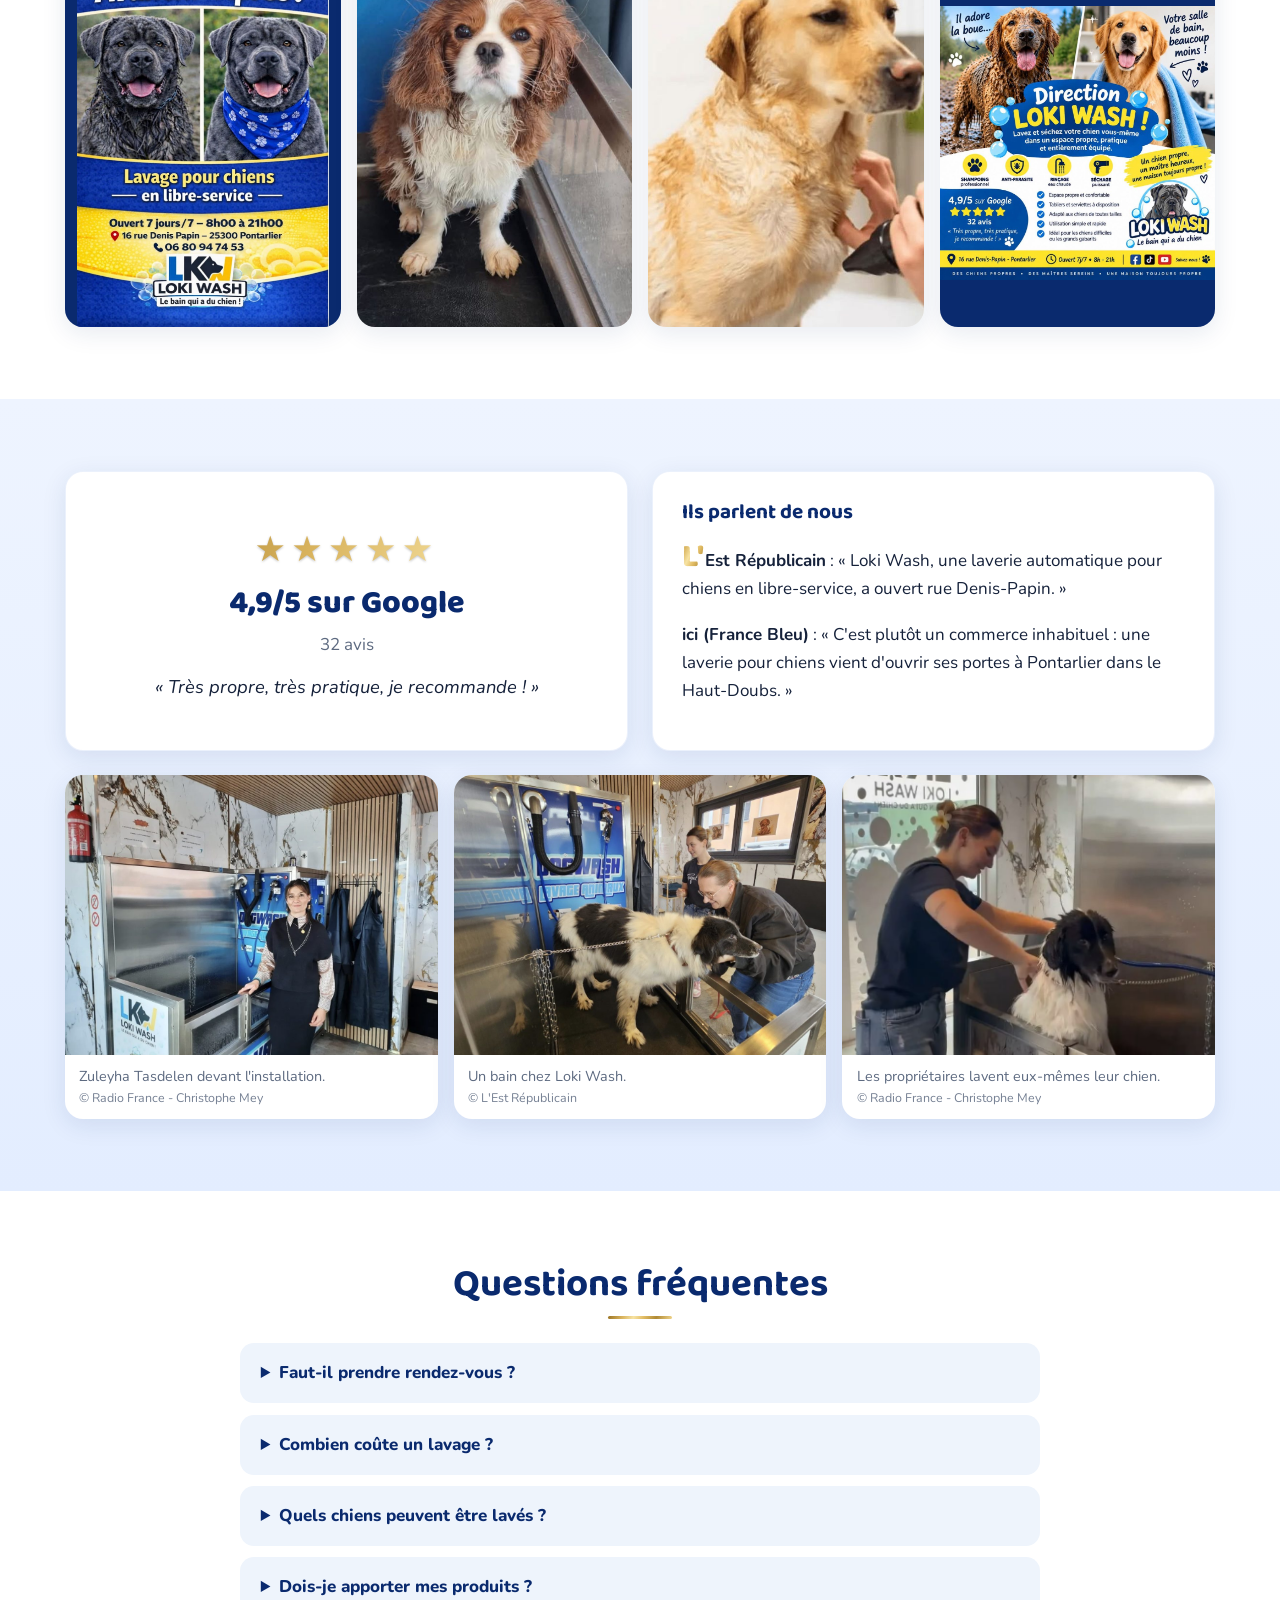
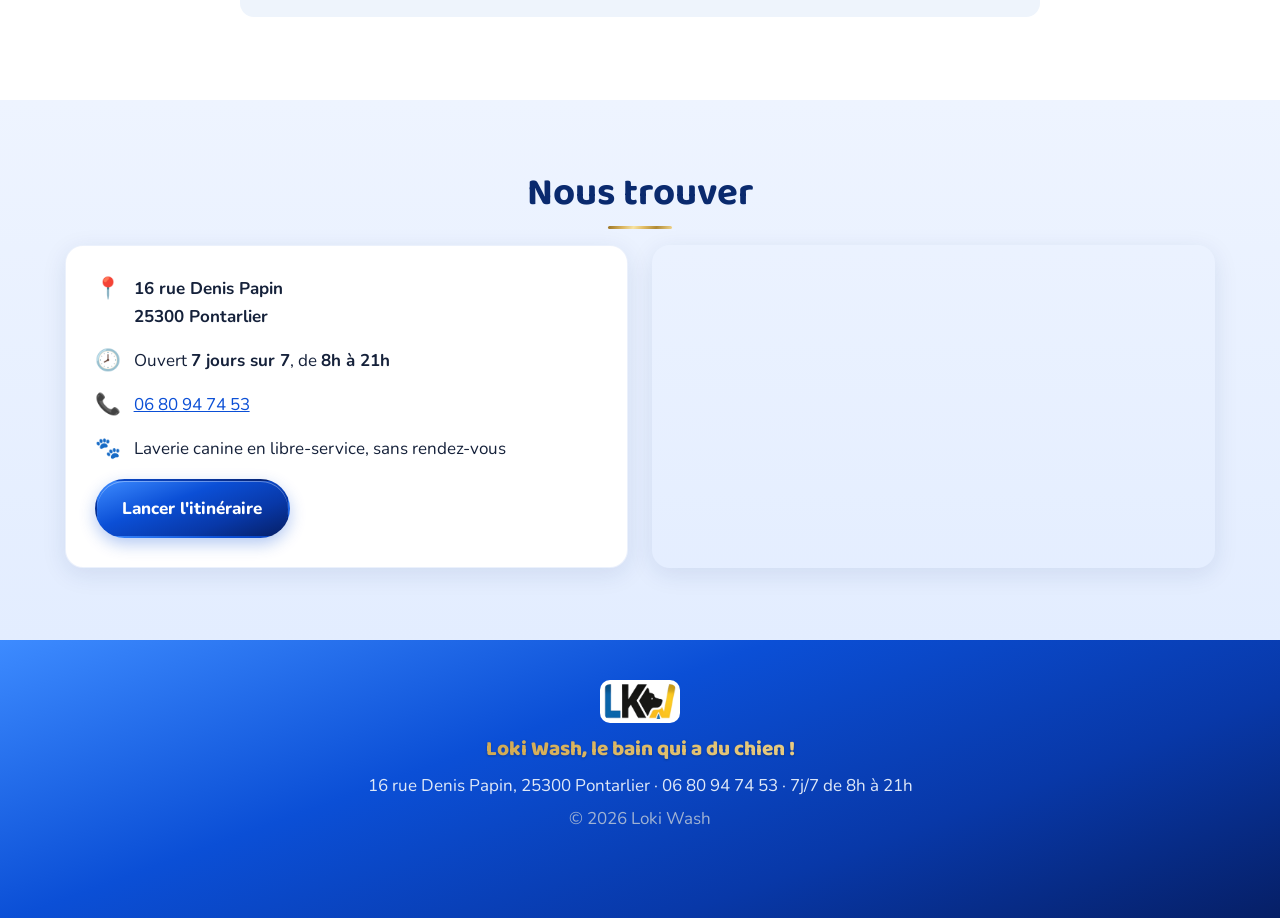
==== commit 7c467284: "Photos de presse en meilleure qualité Co-Authored-By: Claude Opus 5.5 (1M context) <noreply@anthropi" ====
--- a/index.html
+++ b/index.html
@@ -221,9 +221,9 @@
         </div>
       </div>
       <div class="press">
-        <figure><img src="assets/img/presse-zuleyha.jpg" alt="Zuleyha Tasdelen, créatrice de Loki Wash, devant l'installation de lavage des chiens" loading="lazy" width="1000" height="761"><figcaption>Zuleyha Tasdelen devant l'installation. <span>© Radio France - Christophe Mey</span></figcaption></figure>
-        <figure><img src="assets/img/presse-est-republicain.jpg" alt="Un chien noir et blanc lavé dans le bac Loki Wash" loading="lazy" width="1000" height="901"><figcaption>Un bain chez Loki Wash. <span>© L'Est Républicain</span></figcaption></figure>
-        <figure><img src="assets/img/presse-ici-lavage.jpg" alt="Une propriétaire lave elle-même son chien dans le bac Loki Wash" loading="lazy" width="1000" height="547"><figcaption>Les propriétaires lavent eux-mêmes leur chien. <span>© Radio France - Christophe Mey</span></figcaption></figure>
+        <figure><img src="assets/img/presse-zuleyha.jpg" alt="Zuleyha Tasdelen, créatrice de Loki Wash, devant l'installation de lavage des chiens" loading="lazy" width="1036" height="798"><figcaption>Zuleyha Tasdelen devant l'installation. <span>© Radio France - Christophe Mey</span></figcaption></figure>
+        <figure><img src="assets/img/presse-est-republicain.jpg" alt="Un chien noir et blanc lavé dans le bac Loki Wash" loading="lazy" width="1133" height="1043"><figcaption>Un bain chez Loki Wash. <span>© L'Est Républicain</span></figcaption></figure>
+        <figure><img src="assets/img/presse-ici-lavage.jpg" alt="Une propriétaire lave elle-même son chien dans le bac Loki Wash" loading="lazy" width="1024" height="577"><figcaption>Les propriétaires lavent eux-mêmes leur chien. <span>© Radio France - Christophe Mey</span></figcaption></figure>
       </div>
     </section>
 
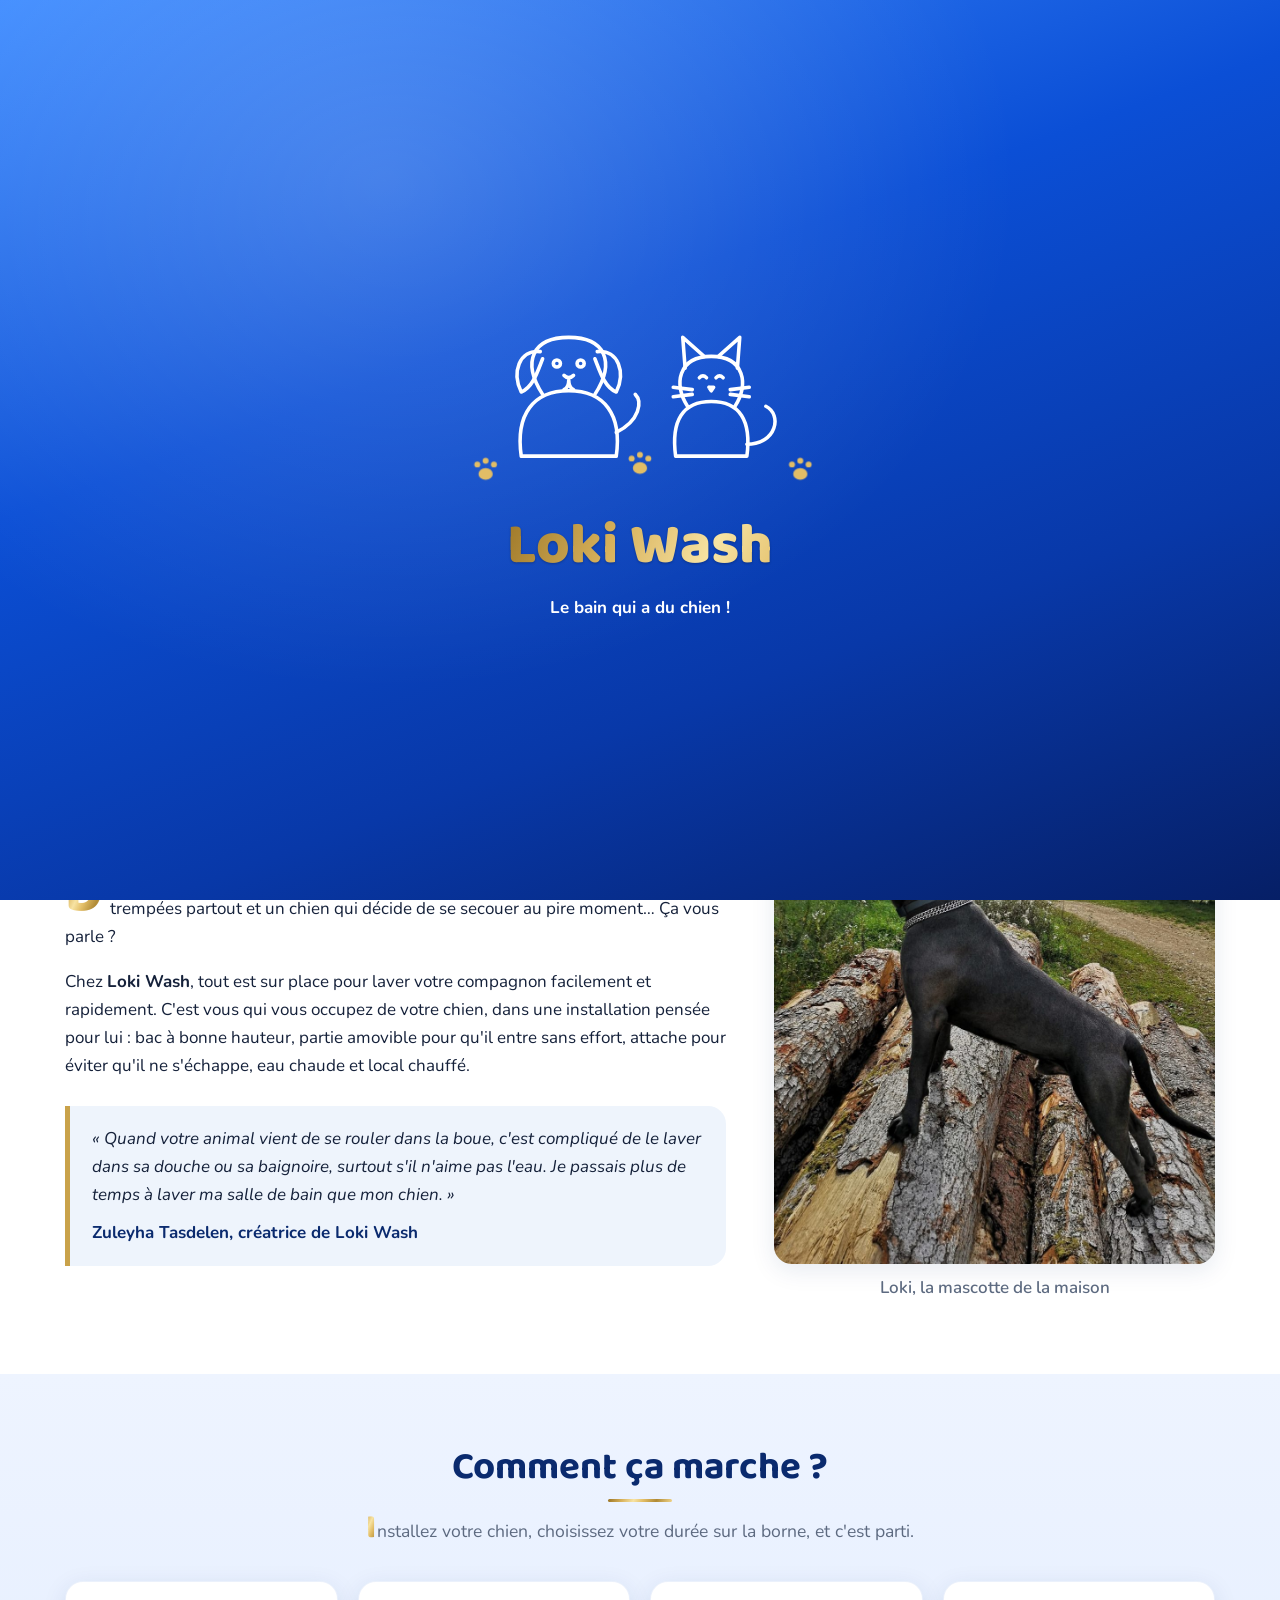
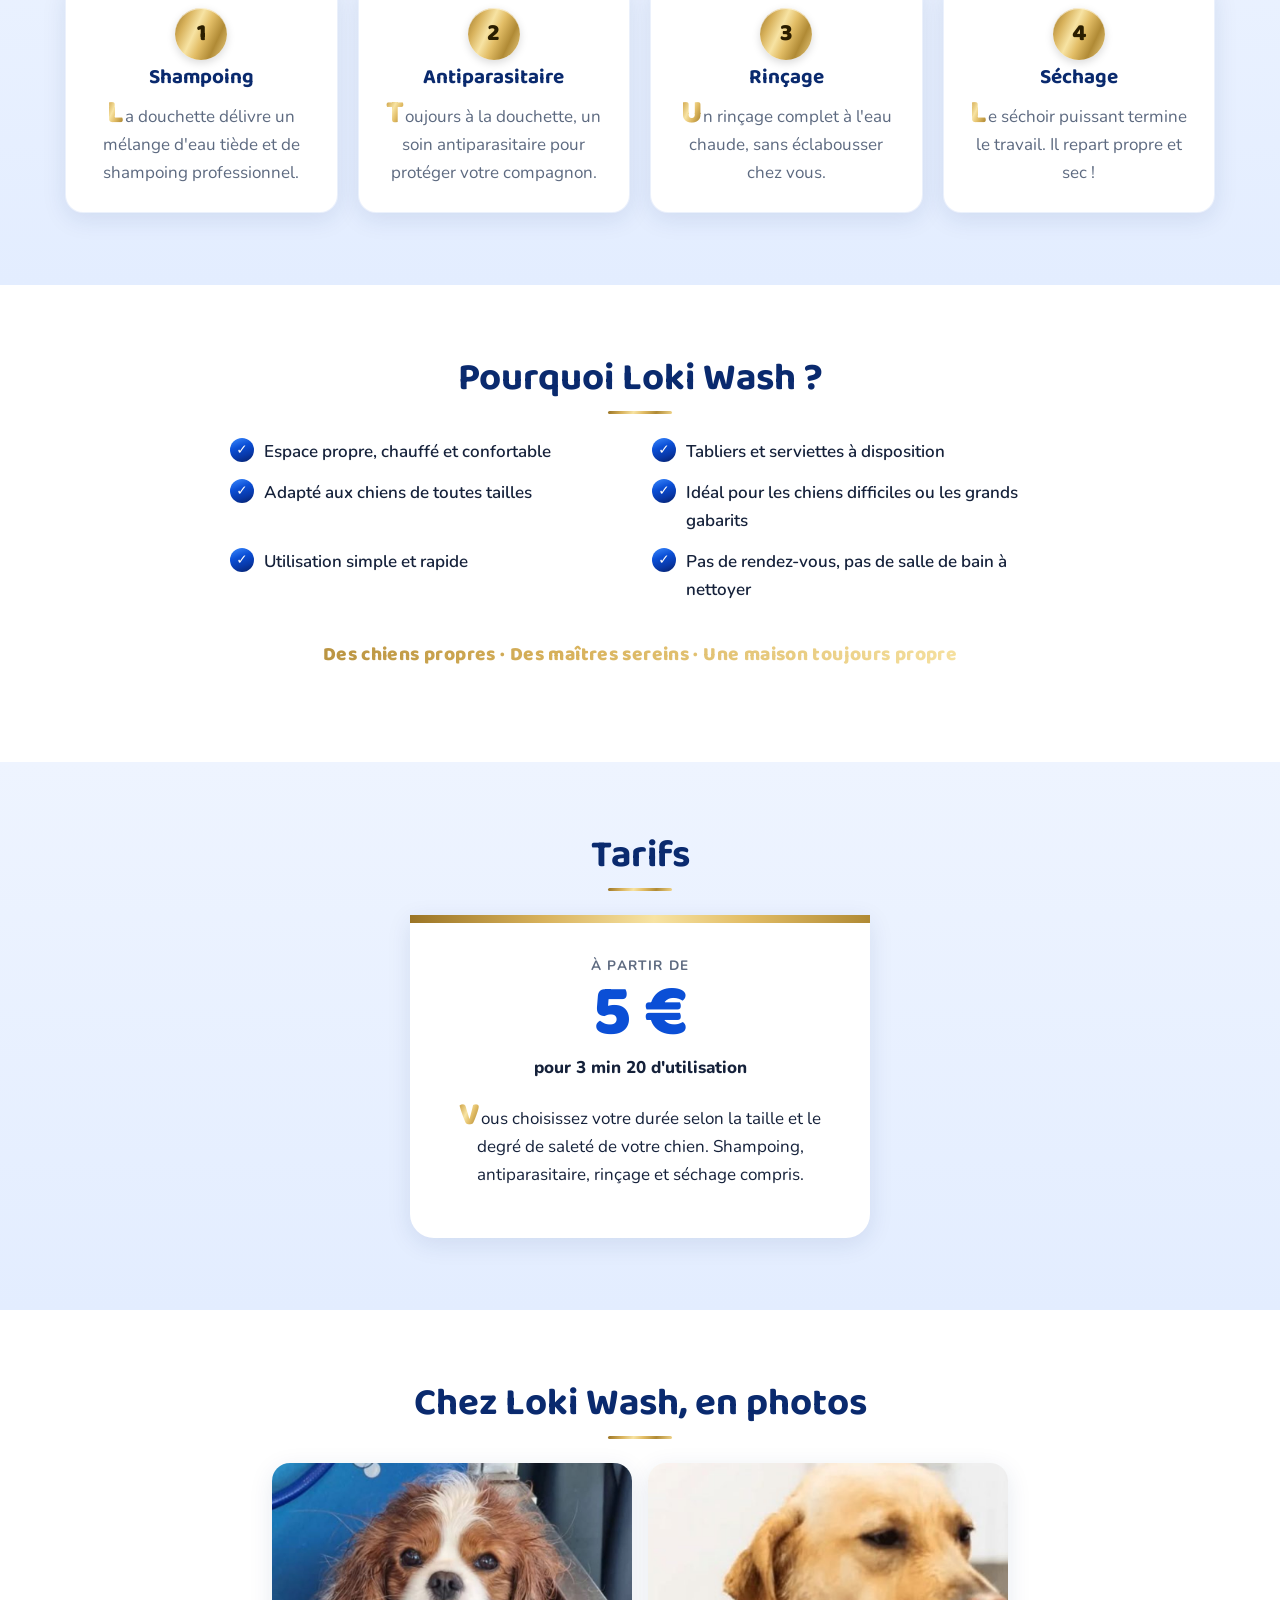
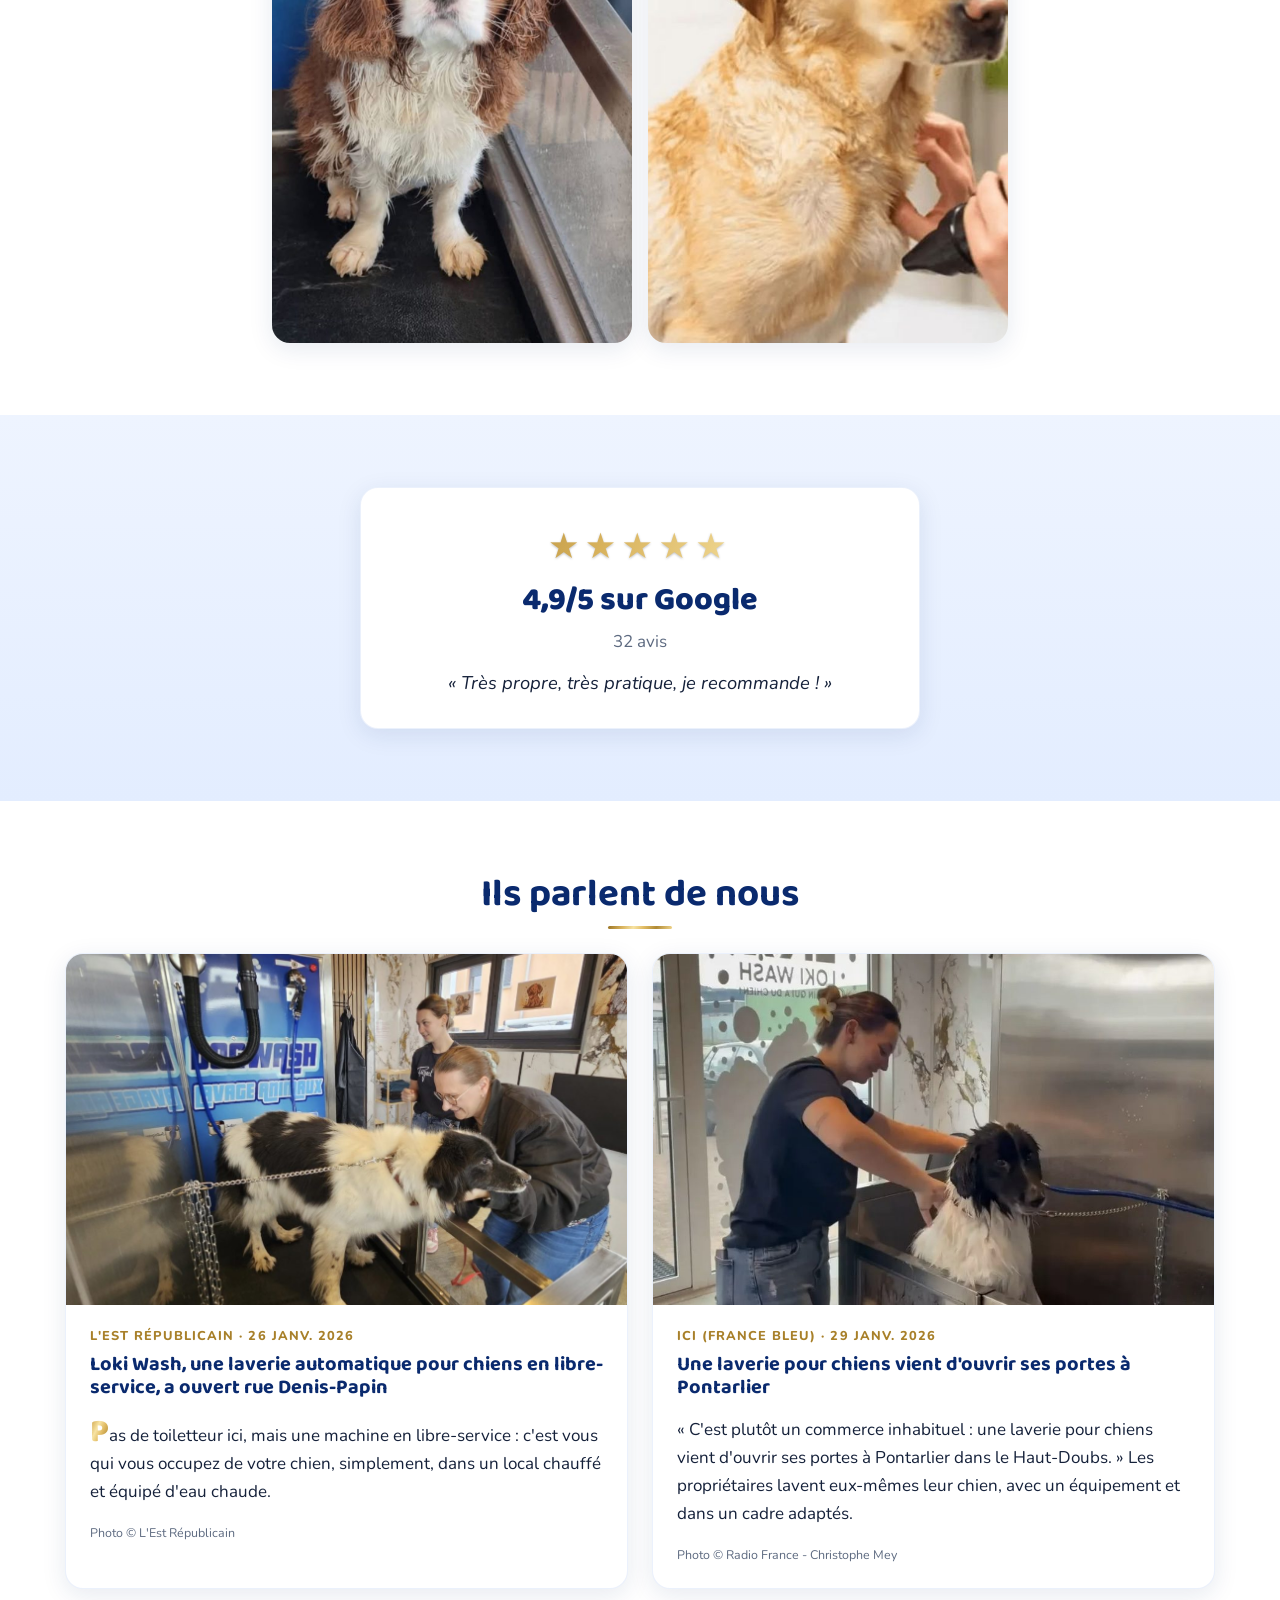
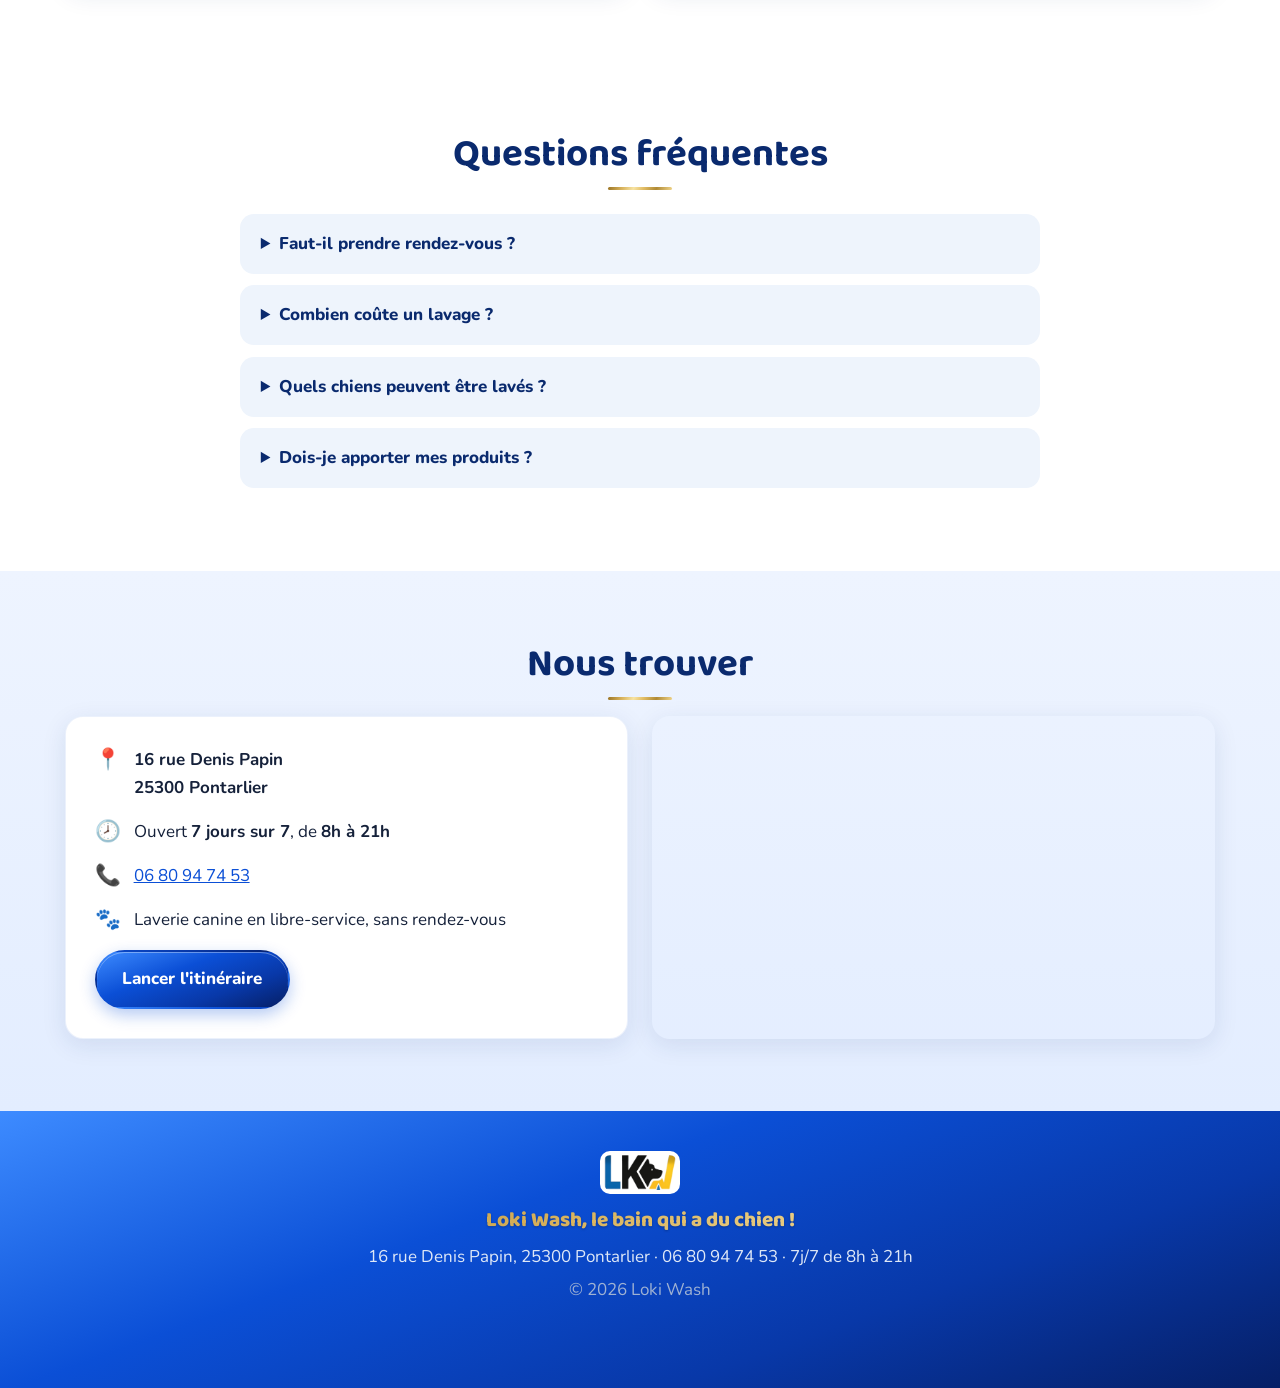
==== commit bc66cbaa: "Photo d'accueil réelle, retrait des visuels promo/IA, presse en version article Co-Authored-By: Clau" ====
--- a/index.html
+++ b/index.html
@@ -118,7 +118,8 @@
         </div>
       </div>
       <div class="hero-img">
-        <img src="assets/img/logo-bain.jpg" alt="Illustration Loki Wash : trois chiens heureux dans un bain moussant" width="1000" height="1450">
+        <img src="assets/img/presse-zuleyha.jpg" alt="Zuleyha Tasdelen, créatrice de Loki Wash, devant l'installation de lavage des chiens" width="1036" height="798">
+        <p class="hero-credit">Zuleyha Tasdelen, créatrice de Loki Wash · © Radio France - Christophe Mey</p>
       </div>
     </section>
 
@@ -196,34 +197,45 @@
 
     <!-- Galerie -->
     <section id="galerie" class="section">
-      <h2>Même chien… mais pas tout à fait la même tête !</h2>
+      <h2>Chez Loki Wash, en photos</h2>
       <div class="gallery">
-        <figure class="fit"><img src="assets/img/avant-apres.jpg" alt="Avant et après : un cane corso couvert de boue puis propre avec un bandana bleu" loading="lazy" width="1000" height="1460"></figure>
         <figure><img src="assets/img/cavalier.jpg" alt="Un cavalier king charles dans le bac de lavage Loki Wash" loading="lazy" width="1000" height="1238"></figure>
         <figure><img src="assets/img/sechage.jpg" alt="Séchage d'un labrador au séchoir" loading="lazy" width="1000" height="627"></figure>
-        <figure class="fit"><img src="assets/img/affiche.jpg" alt="Affiche Direction Loki Wash avec les quatre étapes du lavage" loading="lazy" width="1000" height="995"></figure>
-      </div>
-    </section>
-
-    <!-- Avis et presse -->
+      </div>
+    </section>
+
+    <!-- Avis -->
     <section class="section alt">
-      <div class="grid2">
-        <div class="card rating">
-          <p class="stars" aria-hidden="true">★★★★★</p>
-          <p class="score">4,9/5 sur Google</p>
-          <p class="muted">32 avis</p>
-          <p class="review">« Très propre, très pratique, je recommande ! »</p>
-        </div>
-        <div class="card">
-          <h3>Ils parlent de nous</h3>
-          <p><strong>L'Est Républicain</strong> : « Loki Wash, une laverie automatique pour chiens en libre-service, a ouvert rue Denis-Papin. »</p>
-          <p><strong>ici (France Bleu)</strong> : « C'est plutôt un commerce inhabituel : une laverie pour chiens vient d'ouvrir ses portes à Pontarlier dans le Haut-Doubs. »</p>
-        </div>
-      </div>
-      <div class="press">
-        <figure><img src="assets/img/presse-zuleyha.jpg" alt="Zuleyha Tasdelen, créatrice de Loki Wash, devant l'installation de lavage des chiens" loading="lazy" width="1036" height="798"><figcaption>Zuleyha Tasdelen devant l'installation. <span>© Radio France - Christophe Mey</span></figcaption></figure>
-        <figure><img src="assets/img/presse-est-republicain.jpg" alt="Un chien noir et blanc lavé dans le bac Loki Wash" loading="lazy" width="1133" height="1043"><figcaption>Un bain chez Loki Wash. <span>© L'Est Républicain</span></figcaption></figure>
-        <figure><img src="assets/img/presse-ici-lavage.jpg" alt="Une propriétaire lave elle-même son chien dans le bac Loki Wash" loading="lazy" width="1024" height="577"><figcaption>Les propriétaires lavent eux-mêmes leur chien. <span>© Radio France - Christophe Mey</span></figcaption></figure>
+      <div class="card rating rating-solo">
+        <p class="stars" aria-hidden="true">★★★★★</p>
+        <p class="score">4,9/5 sur Google</p>
+        <p class="muted">32 avis</p>
+        <p class="review">« Très propre, très pratique, je recommande ! »</p>
+      </div>
+    </section>
+
+    <!-- Presse -->
+    <section id="presse" class="section">
+      <h2>Ils parlent de nous</h2>
+      <div class="articles">
+        <article class="article">
+          <img src="assets/img/presse-est-republicain.jpg" alt="Un chien noir et blanc lavé dans le bac Loki Wash" loading="lazy" width="1133" height="1043">
+          <div class="article-body">
+            <p class="source">L'Est Républicain · <time datetime="2026-01-26">26 janv. 2026</time></p>
+            <h3>Loki Wash, une laverie automatique pour chiens en libre-service, a ouvert rue Denis-Papin</h3>
+            <p>Pas de toiletteur ici, mais une machine en libre-service : c'est vous qui vous occupez de votre chien, simplement, dans un local chauffé et équipé d'eau chaude.</p>
+            <p class="credit">Photo © L'Est Républicain</p>
+          </div>
+        </article>
+        <article class="article">
+          <img src="assets/img/presse-ici-lavage.jpg" alt="Une propriétaire lave elle-même son chien dans le bac Loki Wash" loading="lazy" width="1024" height="577">
+          <div class="article-body">
+            <p class="source">ici (France Bleu) · <time datetime="2026-01-29">29 janv. 2026</time></p>
+            <h3>Une laverie pour chiens vient d'ouvrir ses portes à Pontarlier</h3>
+            <p>« C'est plutôt un commerce inhabituel : une laverie pour chiens vient d'ouvrir ses portes à Pontarlier dans le Haut-Doubs. » Les propriétaires lavent eux-mêmes leur chien, avec un équipement et dans un cadre adaptés.</p>
+            <p class="credit">Photo © Radio France - Christophe Mey</p>
+          </div>
+        </article>
       </div>
     </section>
 
--- a/style.css
+++ b/style.css
@@ -49,7 +49,7 @@
 .badges { display: flex; flex-wrap: wrap; gap: .5rem; margin: 1.2rem 0 1.6rem; }
 .badge { background: rgba(255,255,255,.14); border: 1px solid rgba(255,255,255,.3); padding: .35rem .9rem; border-radius: 999px; font-weight: 700; font-size: .95rem; }
 .cta { display: flex; flex-wrap: wrap; gap: .8rem; }
-.hero-img img { border-radius: 28px; box-shadow: 0 20px 50px rgba(0,0,0,.3); max-height: 560px; width: 100%; object-fit: cover; object-position: top; background: #fff; }
+.hero-img img { border-radius: 28px; box-shadow: 0 20px 50px rgba(0,0,0,.3); max-height: 560px; width: 100%; object-fit: cover; object-position: center; background: #fff; }
 
 /* Sections */
 .section { padding: 4.5rem max(1.25rem, calc((100% - 1150px) / 2)); }
@@ -200,3 +200,18 @@
   .intro-art .draw path, .intro-art .draw circle { stroke-dashoffset: 0; }
   .intro-title, .intro-sub, .intro-art .paws > g { opacity: 1; }
 }
+
+/* Galerie réduite aux vraies photos */
+.gallery { grid-template-columns: repeat(2, minmax(0, 360px)); justify-content: center; }
+.hero-credit { margin: .5rem 0 0; font-size: .8rem; opacity: .85; text-align: center; }
+.rating-solo { max-width: 560px; margin: 0 auto; }
+/* Articles de presse */
+.articles { display: grid; grid-template-columns: 1fr 1fr; gap: 1.5rem; margin-top: 1.5rem; }
+.article { background: #fff; border-radius: var(--radius); overflow: hidden; box-shadow: var(--shadow); border: 1px solid rgba(11,79,214,.08); display: flex; flex-direction: column; }
+.article img { width: 100%; aspect-ratio: 16/10; object-fit: cover; }
+.article-body { padding: 1.3rem 1.5rem 1.4rem; }
+.article .source { margin: 0; text-transform: uppercase; letter-spacing: .08em; font-size: .8rem; font-weight: 800; color: #a8802a; }
+.article h3 { font-size: 1.25rem; margin: .4rem 0 .6rem; }
+.article .credit { font-size: .78rem; color: var(--muted); margin: .6rem 0 0; }
+.article h3 + p::first-letter { font-family: "Baloo 2", serif; font-weight: 800; font-size: 1.9em; line-height: 1; background: var(--gold); -webkit-background-clip: text; background-clip: text; color: transparent; -webkit-text-fill-color: transparent; }
+@media (max-width: 900px) { .articles { grid-template-columns: 1fr; } }
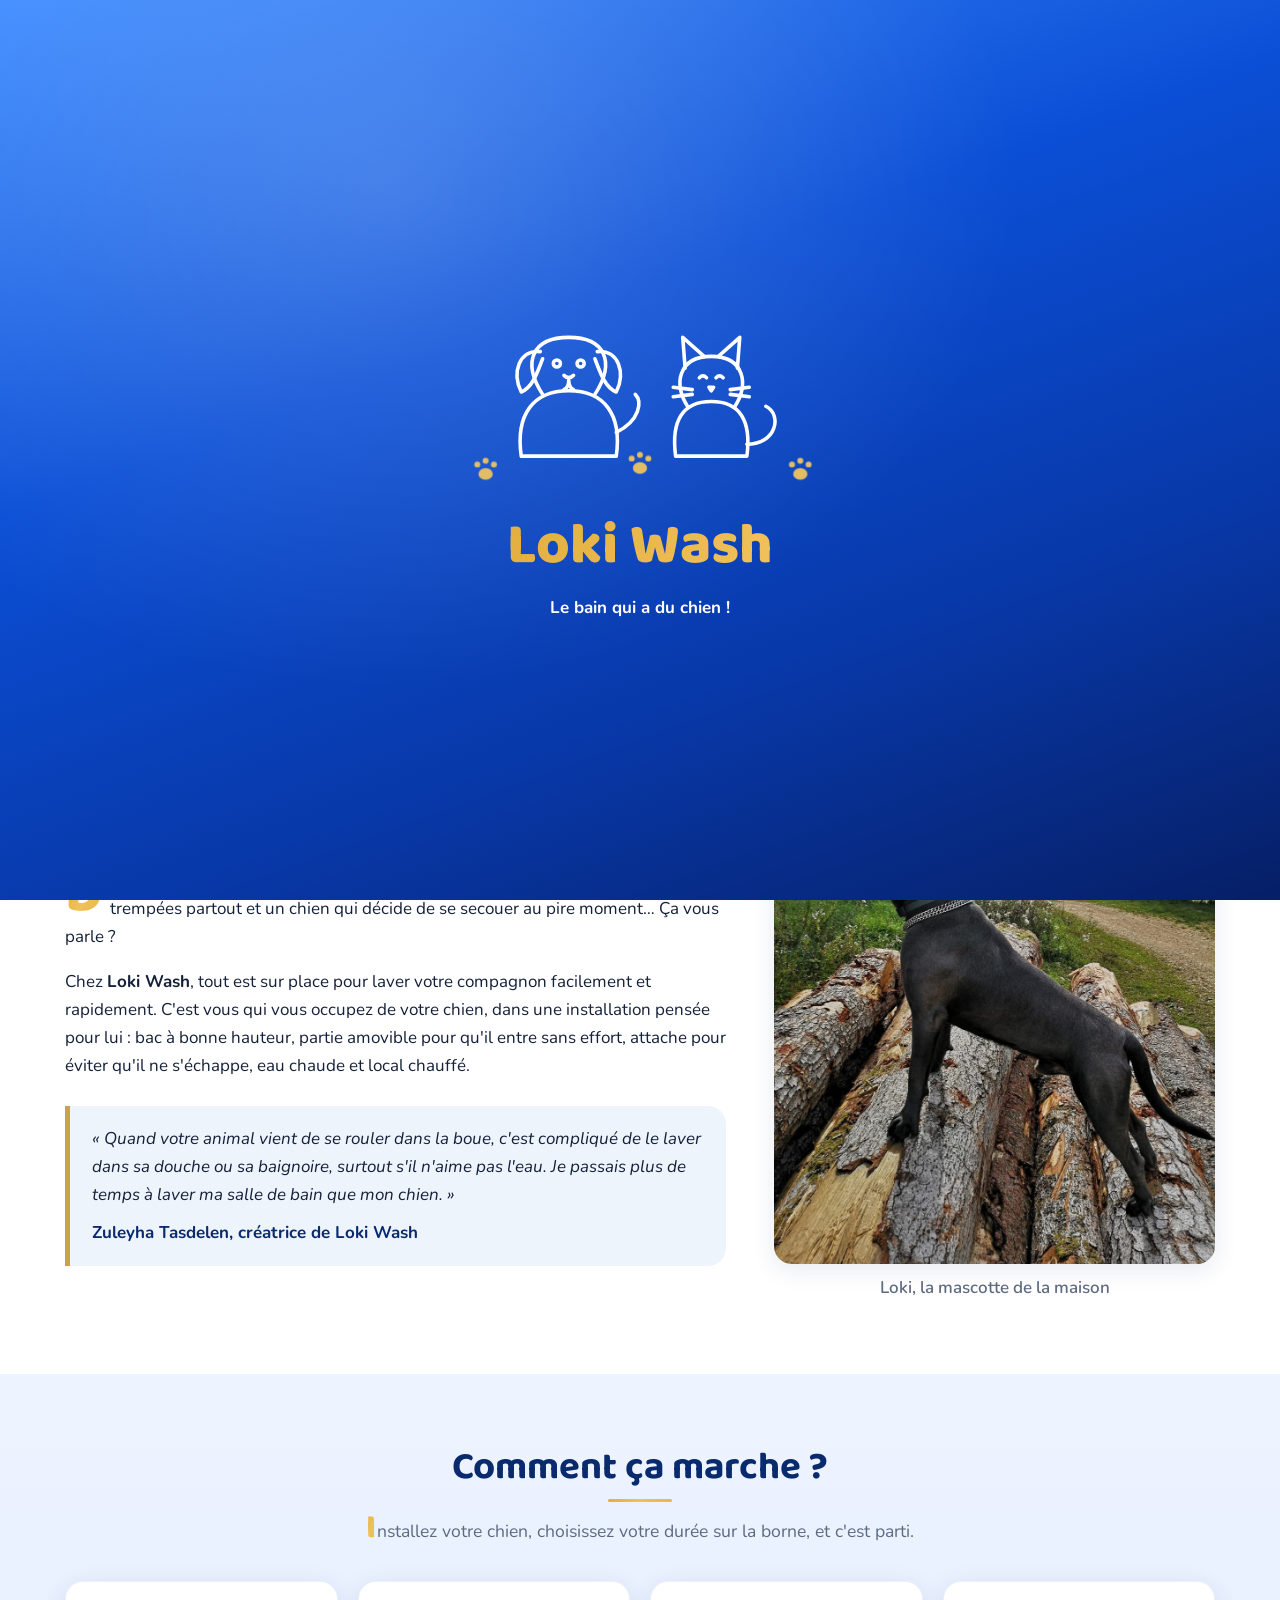
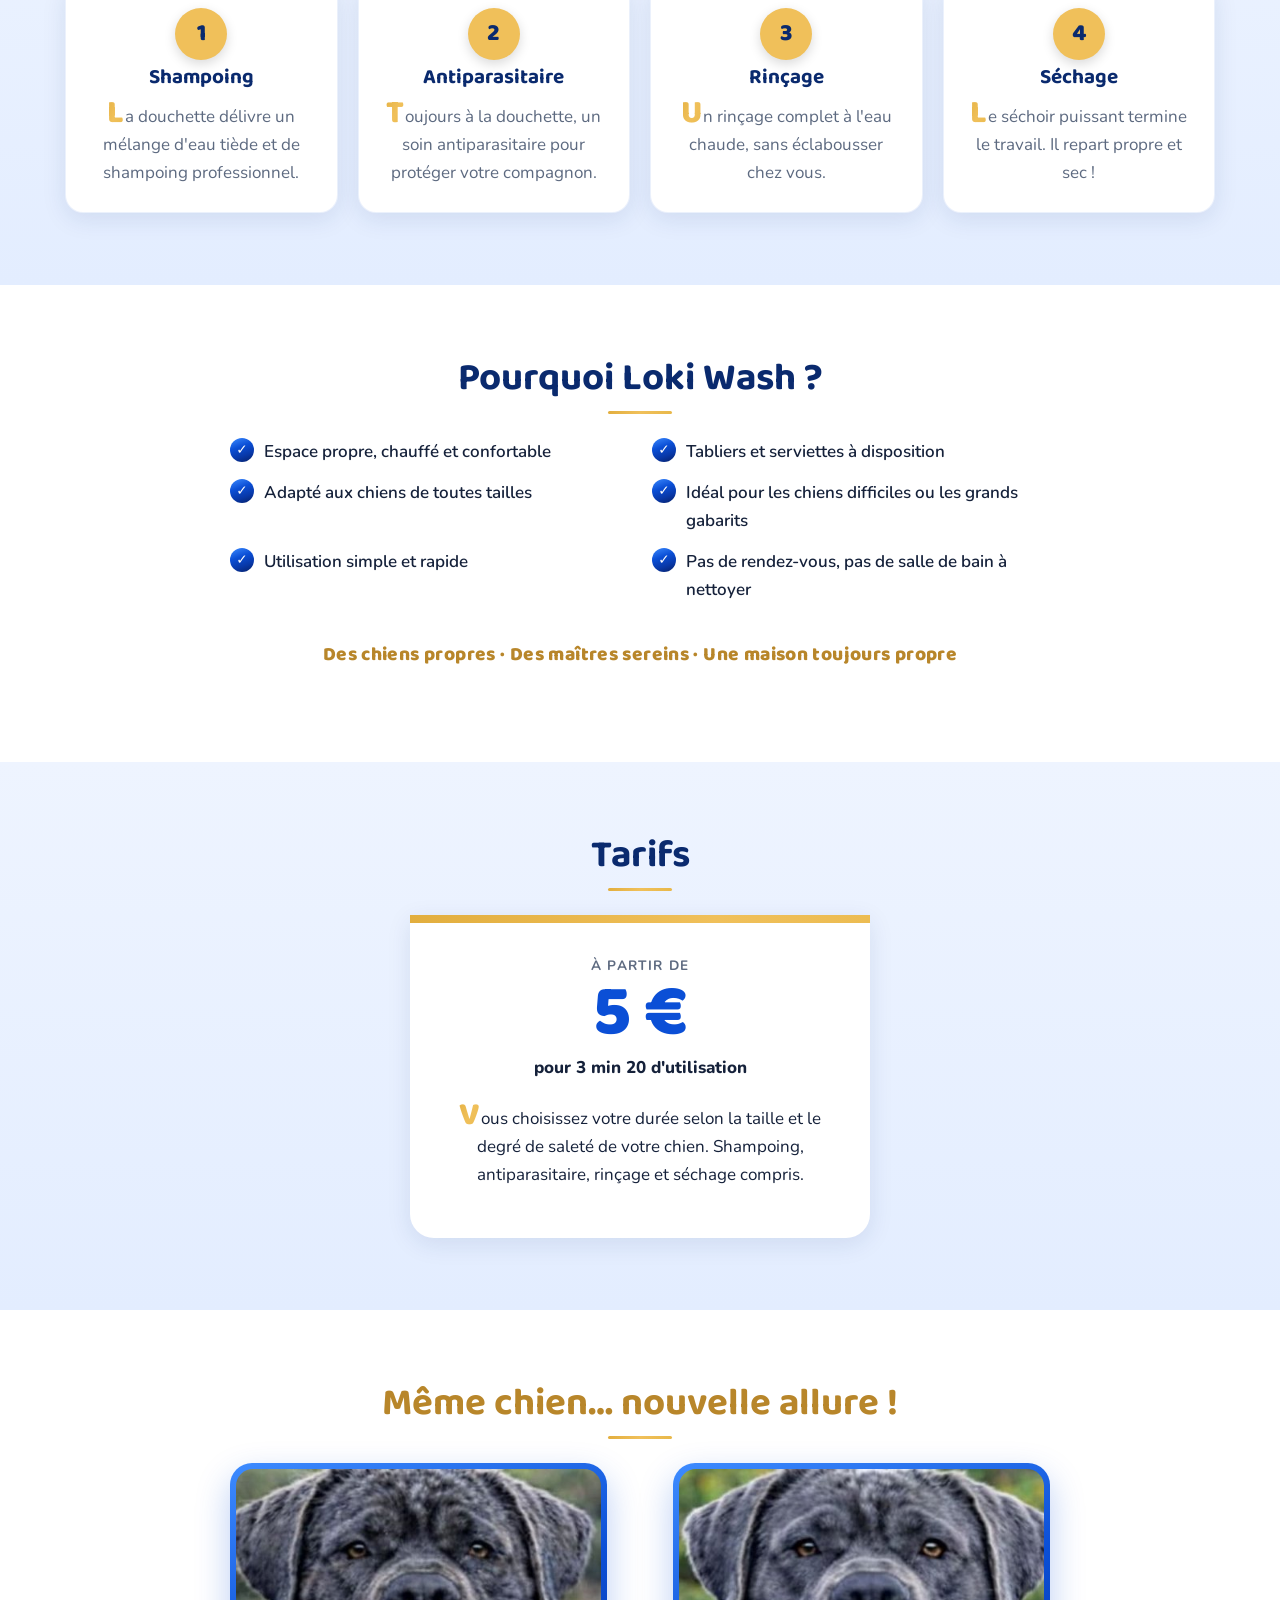
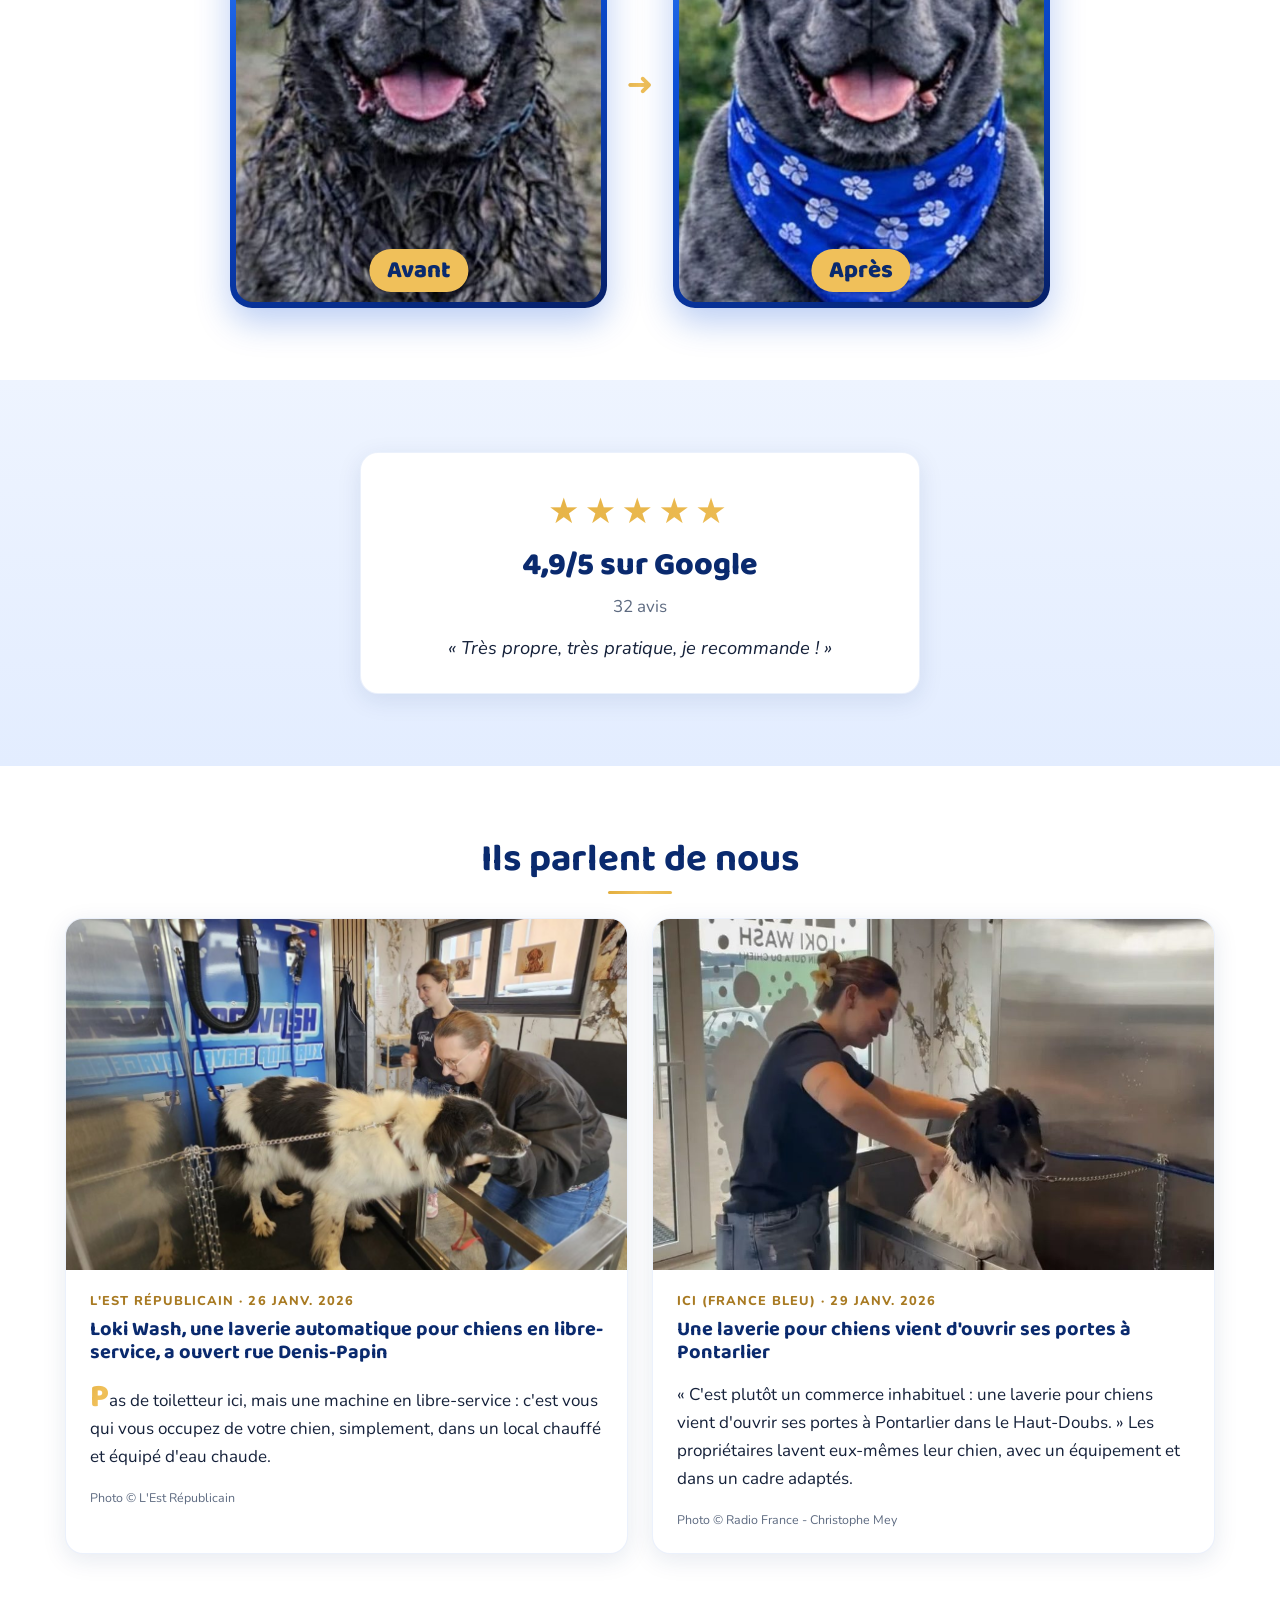
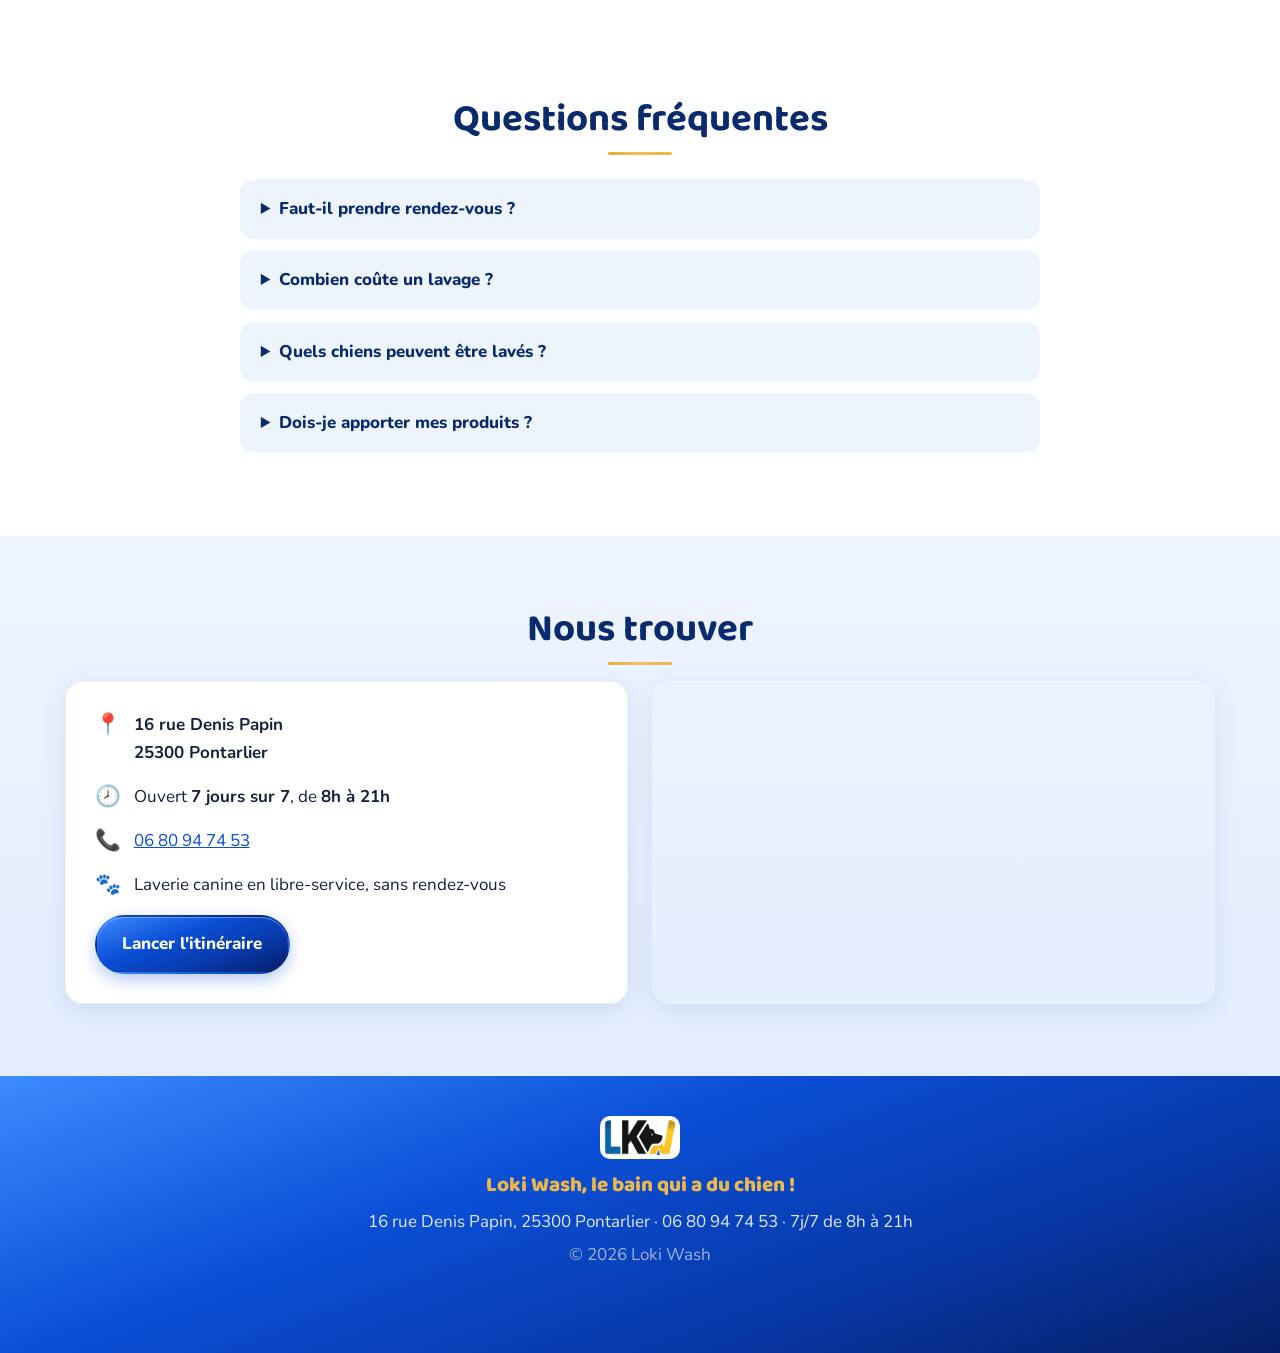
==== commit a605da6c: "Section Avant/Après, retrait de la galerie, jaune sable plus doux Co-Authored-By: Claude Opus 5.5 (1" ====
--- a/index.html
+++ b/index.html
@@ -95,7 +95,7 @@
       <a href="#etapes">Comment ça marche</a>
       <a href="#tarifs">Tarifs</a>
       <a href="#galerie">Photos</a>
-      <a href="#infos" class="btn btn-small">Nous trouver</a>
+      <a href="#infos" class="btn btn-small btn-gold">Nous trouver</a>
     </nav>
   </header>
 
@@ -195,12 +195,13 @@
       </div>
     </section>
 
-    <!-- Galerie -->
+    <!-- Avant / Après -->
     <section id="galerie" class="section">
-      <h2>Chez Loki Wash, en photos</h2>
-      <div class="gallery">
-        <figure><img src="assets/img/cavalier.jpg" alt="Un cavalier king charles dans le bac de lavage Loki Wash" loading="lazy" width="1000" height="1238"></figure>
-        <figure><img src="assets/img/sechage.jpg" alt="Séchage d'un labrador au séchoir" loading="lazy" width="1000" height="627"></figure>
+      <h2 class="gold-title">Même chien… nouvelle allure !</h2>
+      <div class="ba">
+        <figure class="ba-card"><img src="assets/img/avant.jpg" alt="Avant : cane corso gris couvert de boue" loading="lazy" width="454" height="538"><figcaption class="ba-label gold">Avant</figcaption></figure>
+        <span class="ba-arrow" aria-hidden="true">➜</span>
+        <figure class="ba-card"><img src="assets/img/apres.jpg" alt="Après : le même cane corso propre et sec, avec un bandana bleu" loading="lazy" width="454" height="538"><figcaption class="ba-label gold">Après</figcaption></figure>
       </div>
     </section>
 
--- a/style.css
+++ b/style.css
@@ -215,3 +215,25 @@
 .article .credit { font-size: .78rem; color: var(--muted); margin: .6rem 0 0; }
 .article h3 + p::first-letter { font-family: "Baloo 2", serif; font-weight: 800; font-size: 1.9em; line-height: 1; background: var(--gold); -webkit-background-clip: text; background-clip: text; color: transparent; -webkit-text-fill-color: transparent; }
 @media (max-width: 900px) { .articles { grid-template-columns: 1fr; } }
+
+/* Avant / Après */
+.gold-title { background: var(--gold); -webkit-background-clip: text; background-clip: text; color: transparent; -webkit-text-fill-color: transparent; }
+.ba { display: grid; grid-template-columns: 1fr auto 1fr; gap: 1.2rem; align-items: center; max-width: 820px; margin: 1.5rem auto 0; }
+.ba-card { margin: 0; position: relative; border-radius: 22px; overflow: hidden; padding: 6px; background: var(--blue-gloss); box-shadow: 0 14px 34px rgba(11,79,214,.28); }
+.ba-card img { width: 100%; aspect-ratio: 454/538; object-fit: cover; border-radius: 17px; }
+.ba-label { position: absolute; left: 50%; bottom: 16px; transform: translateX(-50%); margin: 0; font-family: "Baloo 2", sans-serif; font-weight: 800; font-size: 1.5rem; padding: .1rem 1.1rem; border-radius: 999px; background-color: rgba(6,31,102,.82); background-image: var(--gold); -webkit-background-clip: text; background-clip: text; animation: none; filter: none; }
+.ba-label::before { content: ""; position: absolute; inset: 0; z-index: -1; border-radius: 999px; background: rgba(6,31,102,.85); border: 1px solid #d8b25c; }
+.ba-arrow { font-size: 2rem; background: var(--gold); -webkit-background-clip: text; background-clip: text; color: transparent; }
+@media (max-width: 560px) { .ba { gap: .5rem; } .ba-arrow { font-size: 1.2rem; } .ba-label { font-size: 1.05rem; bottom: 10px; padding: 0 .7rem; } .ba-card { padding: 4px; border-radius: 16px; } .ba-card img { border-radius: 12px; } }
+
+/* Jaune sable du Sahara : plus doux, mat */
+:root { --sand: #F0C05A; --gold: linear-gradient(115deg, #E2AE3E 0%, #F0C05A 50%, #E8B84A 100%); }
+.gold, .slogan, .slogan-foot, .stars, .motto, .intro-title { animation: none; filter: none; }
+.intro-title { animation: fadeup .6s 1s ease forwards; }
+.btn-gold, .call-fab, .num { background: var(--sand) !important; color: #0a2a6e !important; box-shadow: 0 4px 12px rgba(0,0,0,.15); }
+.btn-gold:hover { background: #E8B84A !important; }
+.motto { background: none; color: #b8862a !important; -webkit-text-fill-color: #b8862a; }
+.article .source { color: #a87a22; }
+.ba-label { background: var(--sand) !important; color: #0a2a6e !important; -webkit-text-fill-color: #0a2a6e; box-shadow: 0 4px 12px rgba(0,0,0,.25); }
+.ba-label::before { content: none; }
+.gold-title { background: none; color: #b8862a; -webkit-text-fill-color: #b8862a; }
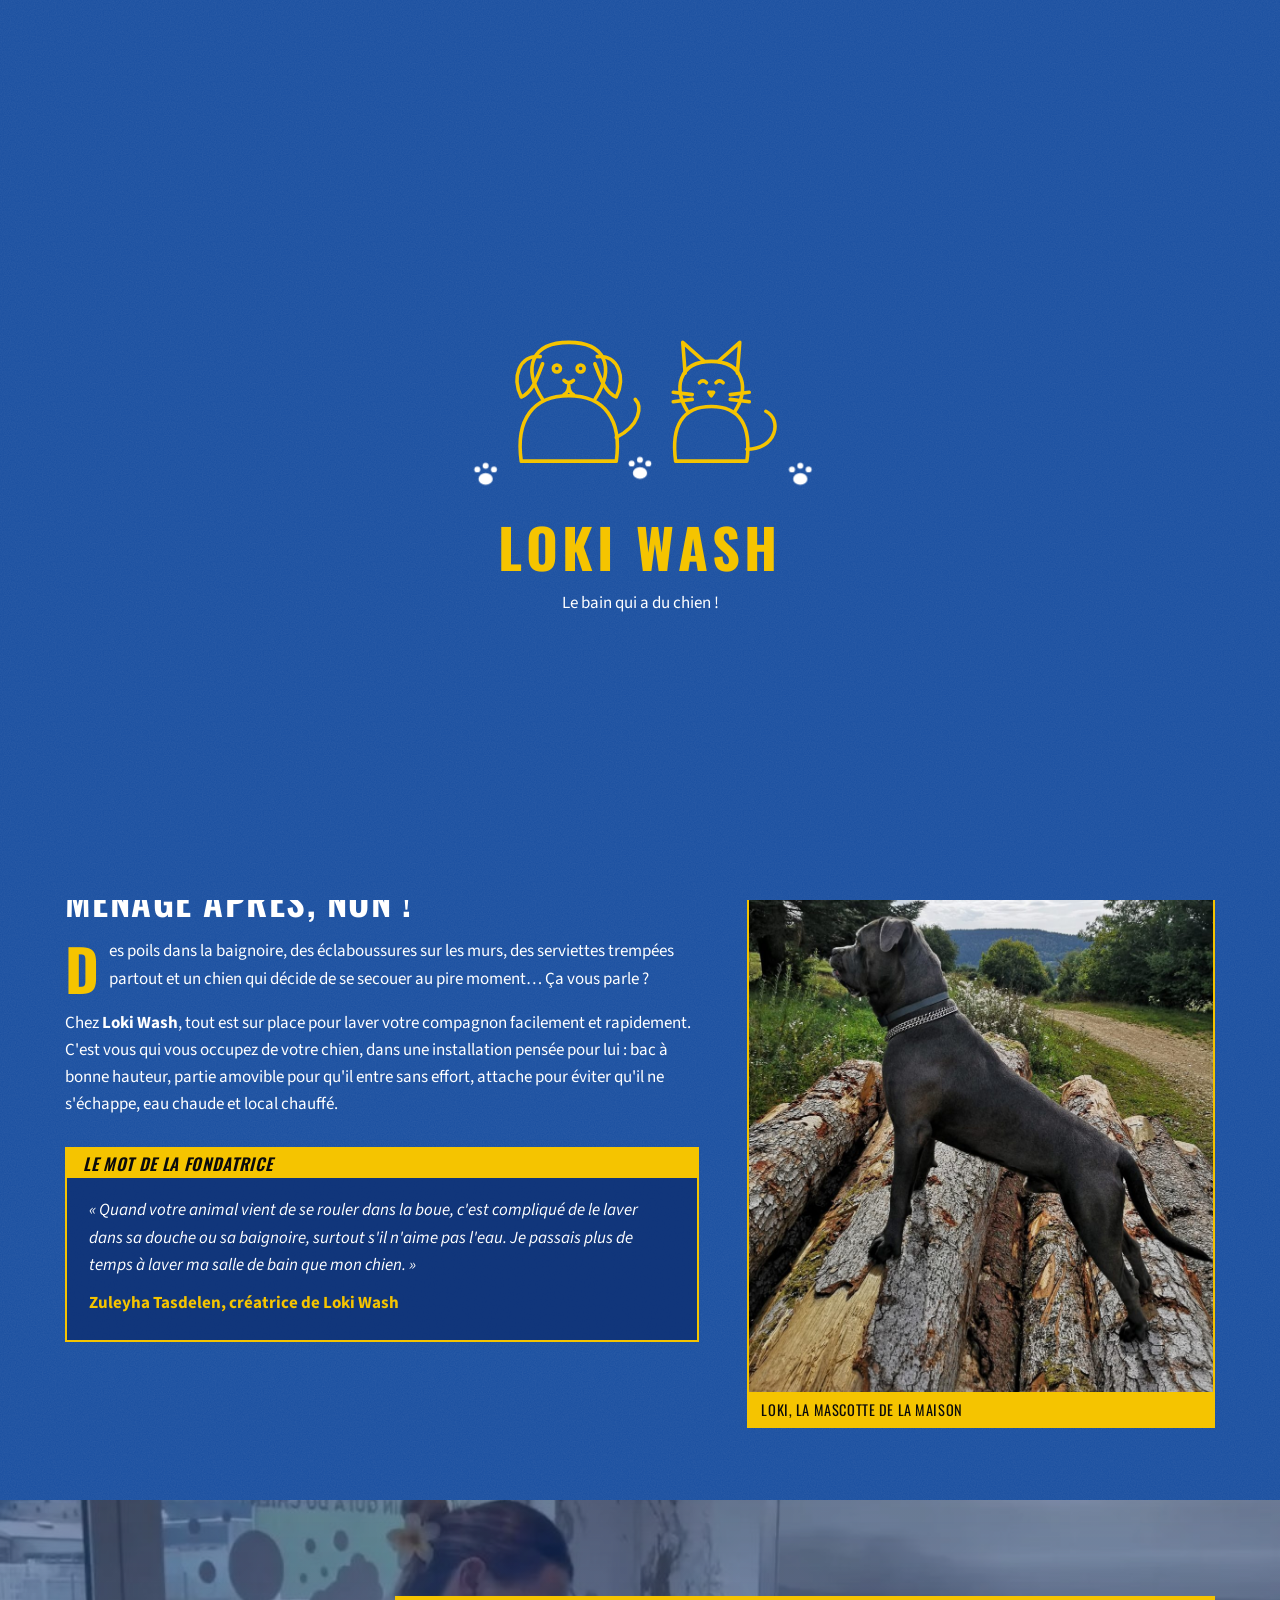
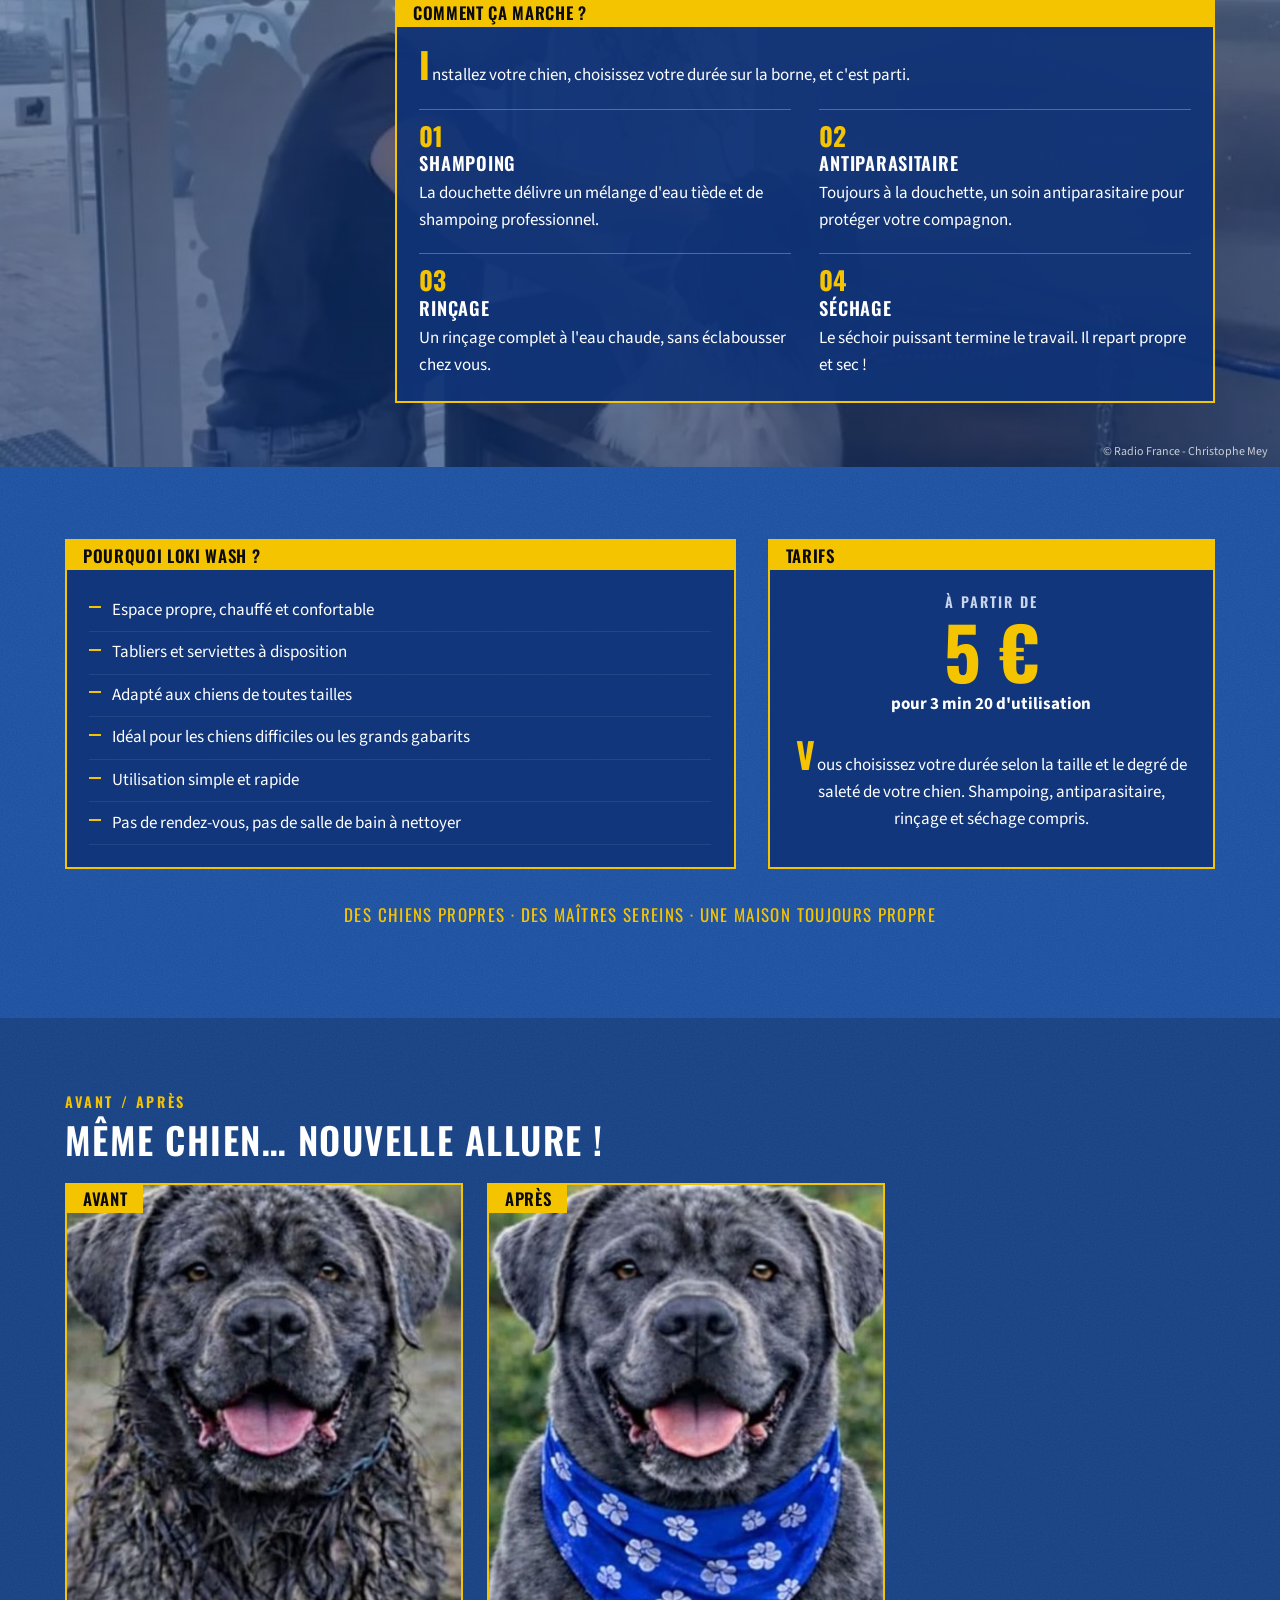
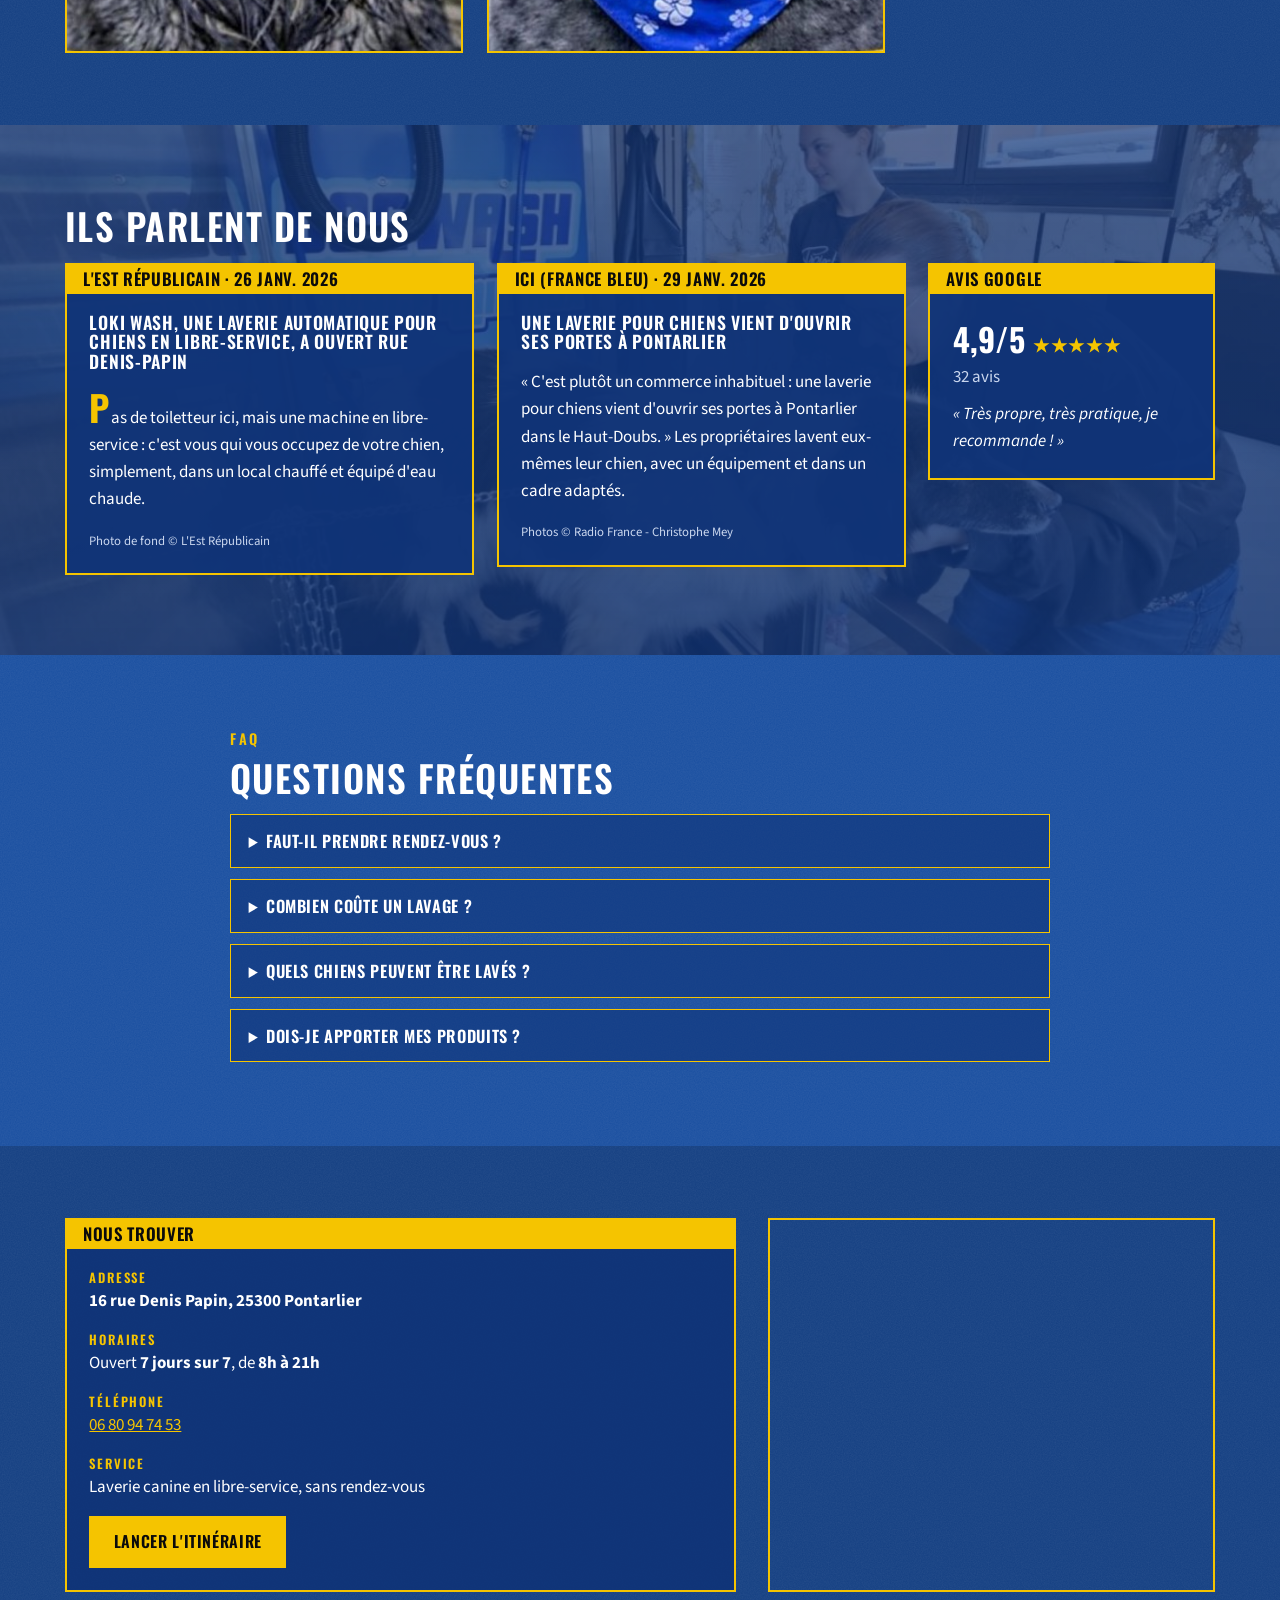
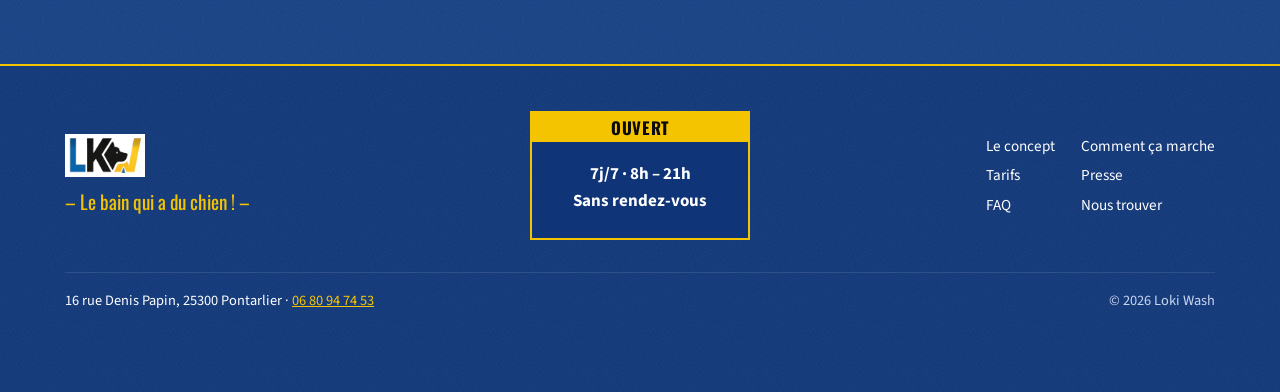
==== commit bb5203ee: "Design plus humain, style éditorial Co-Authored-By: Claude Opus 5.5 (1M context) <noreply@anthropic." ====
--- a/index.html
+++ b/index.html
@@ -5,7 +5,7 @@
   <meta name="viewport" content="width=device-width, initial-scale=1">
   <title>Loki Wash | Laverie pour chiens en libre-service à Pontarlier</title>
   <meta name="description" content="Loki Wash, laverie pour chiens en libre-service à Pontarlier (Haut-Doubs). Shampoing, antiparasitaire, rinçage à l'eau chaude et séchage, sans rendez-vous, 7j/7 de 8h à 21h. Dès 5 €.">
-  <meta name="theme-color" content="#0b3fb3">
+  <meta name="theme-color" content="#1a4fa0">
   <meta property="og:type" content="website">
   <meta property="og:locale" content="fr_FR">
   <meta property="og:title" content="Loki Wash, le bain qui a du chien !">
@@ -15,7 +15,7 @@
   <link rel="apple-touch-icon" href="assets/img/favicon.png">
   <link rel="preconnect" href="https://fonts.googleapis.com">
   <link rel="preconnect" href="https://fonts.gstatic.com" crossorigin>
-  <link href="https://fonts.googleapis.com/css2?family=Baloo+2:wght@600;800&family=Nunito:wght@400;600;700&display=swap" rel="stylesheet">
+  <link href="https://fonts.googleapis.com/css2?family=Oswald:wght@500;600;700&family=Source+Sans+3:wght@400;600;700&display=swap" rel="stylesheet">
   <link rel="stylesheet" href="style.css">
   <script type="application/ld+json">
   {
@@ -82,9 +82,10 @@
       </g>
       <g class="paws"><g transform="translate(30 165)"><ellipse rx="6" ry="5"/><circle cx="-7" cy="-8" r="2.5"/><circle cx="0" cy="-11" r="2.5"/><circle cx="7" cy="-8" r="2.5"/></g><g transform="translate(160 160)"><ellipse rx="6" ry="5"/><circle cx="-7" cy="-8" r="2.5"/><circle cx="0" cy="-11" r="2.5"/><circle cx="7" cy="-8" r="2.5"/></g><g transform="translate(295 165)"><ellipse rx="6" ry="5"/><circle cx="-7" cy="-8" r="2.5"/><circle cx="0" cy="-11" r="2.5"/><circle cx="7" cy="-8" r="2.5"/></g></g>
     </svg>
-    <p class="intro-title gold">Loki Wash</p>
+    <p class="intro-title">Loki Wash</p>
     <p class="intro-sub">Le bain qui a du chien !</p>
   </div>
+
   <header class="nav">
     <a class="brand" href="#accueil" aria-label="Loki Wash, accueil">
       <img src="assets/img/logo-lk.png" alt="Logo Loki Wash" width="80" height="40">
@@ -94,45 +95,47 @@
       <a href="#concept">Le concept</a>
       <a href="#etapes">Comment ça marche</a>
       <a href="#tarifs">Tarifs</a>
-      <a href="#galerie">Photos</a>
-      <a href="#infos" class="btn btn-small btn-gold">Nous trouver</a>
+      <a href="#galerie">Avant / Après</a>
+      <a href="#presse">Presse</a>
+      <a href="#infos" class="nav-cta">Nous trouver</a>
     </nav>
   </header>
 
   <main>
     <!-- Accueil -->
-    <section id="accueil" class="hero">
-      <div class="hero-text">
-        <p class="kicker">Pontarlier · Haut-Doubs</p>
-        <h1>Laverie pour chiens en libre-service à Pontarlier</h1>
-        <p class="slogan gold">Le bain qui a du chien !</p>
-        <p class="lead">Lavez et séchez votre chien vous-même, dans un espace propre, chauffé et entièrement équipé. Et votre salle de bain reste tranquille.</p>
-        <div class="badges">
-          <span class="badge">Ouvert 7j/7 · 8h – 21h</span>
-          <span class="badge">Sans rendez-vous</span>
-          <span class="badge">Dès 5 €</span>
-        </div>
-        <div class="cta">
-          <a class="btn btn-gold" href="https://www.google.com/maps/dir/?api=1&amp;destination=16+rue+Denis+Papin+25300+Pontarlier" target="_blank" rel="noopener">Itinéraire</a>
-          <a class="btn btn-ghost" href="tel:+33680947453">06 80 94 74 53</a>
-        </div>
-      </div>
-      <div class="hero-img">
-        <img src="assets/img/presse-zuleyha.jpg" alt="Zuleyha Tasdelen, créatrice de Loki Wash, devant l'installation de lavage des chiens" width="1036" height="798">
-        <p class="hero-credit">Zuleyha Tasdelen, créatrice de Loki Wash · © Radio France - Christophe Mey</p>
-      </div>
+    <section id="accueil" class="hero band" style="--img:url('assets/img/presse-zuleyha.jpg')">
+      <div class="wrap">
+        <div class="box hero-box">
+          <p class="tab">Pontarlier · Haut-Doubs</p>
+          <div class="box-in">
+            <h1>Laverie pour chiens en libre-service à Pontarlier</h1>
+            <p class="slogan">Le bain qui a du chien !</p>
+            <p class="lead dc">Lavez et séchez votre chien vous-même, dans un espace propre, chauffé et entièrement équipé. Et votre salle de bain reste tranquille.</p>
+            <p class="facts">Ouvert 7j/7 · 8h – 21h <span>|</span> Sans rendez-vous <span>|</span> Dès 5 €</p>
+            <div class="cta">
+              <a class="btn" href="https://www.google.com/maps/dir/?api=1&amp;destination=16+rue+Denis+Papin+25300+Pontarlier" target="_blank" rel="noopener">Itinéraire</a>
+              <a class="btn btn-line" href="tel:+33680947453">06 80 94 74 53</a>
+            </div>
+          </div>
+        </div>
+      </div>
+      <p class="credit-band">Zuleyha Tasdelen, créatrice de Loki Wash · © Radio France - Christophe Mey</p>
     </section>
 
     <!-- Concept -->
-    <section id="concept" class="section">
-      <div class="split">
+    <section id="concept" class="section dark">
+      <div class="wrap split">
         <div>
+          <p class="eyebrow">Le concept</p>
           <h2>Le bain du chien, oui. Le grand ménage après, non !</h2>
-          <p>Des poils dans la baignoire, des éclaboussures sur les murs, des serviettes trempées partout et un chien qui décide de se secouer au pire moment… Ça vous parle ?</p>
+          <p class="dc">Des poils dans la baignoire, des éclaboussures sur les murs, des serviettes trempées partout et un chien qui décide de se secouer au pire moment… Ça vous parle ?</p>
           <p>Chez <strong>Loki Wash</strong>, tout est sur place pour laver votre compagnon facilement et rapidement. C'est vous qui vous occupez de votre chien, dans une installation pensée pour lui : bac à bonne hauteur, partie amovible pour qu'il entre sans effort, attache pour éviter qu'il ne s'échappe, eau chaude et local chauffé.</p>
-          <blockquote class="quote">
-            « Quand votre animal vient de se rouler dans la boue, c'est compliqué de le laver dans sa douche ou sa baignoire, surtout s'il n'aime pas l'eau. Je passais plus de temps à laver ma salle de bain que mon chien. »
-            <cite>Zuleyha Tasdelen, créatrice de Loki Wash</cite>
+          <blockquote class="box quote">
+            <p class="tab">Le mot de la fondatrice</p>
+            <div class="box-in">
+              <p>« Quand votre animal vient de se rouler dans la boue, c'est compliqué de le laver dans sa douche ou sa baignoire, surtout s'il n'aime pas l'eau. Je passais plus de temps à laver ma salle de bain que mon chien. »</p>
+              <cite>Zuleyha Tasdelen, créatrice de Loki Wash</cite>
+            </div>
           </blockquote>
         </div>
         <figure class="photo">
@@ -143,124 +146,124 @@
     </section>
 
     <!-- Étapes -->
-    <section id="etapes" class="section alt">
-      <h2>Comment ça marche ?</h2>
-      <p class="center sub">Installez votre chien, choisissez votre durée sur la borne, et c'est parti.</p>
-      <ol class="steps">
-        <li class="step">
-          <span class="num">1</span>
-          <h3>Shampoing</h3>
-          <p>La douchette délivre un mélange d'eau tiède et de shampoing professionnel.</p>
-        </li>
-        <li class="step">
-          <span class="num">2</span>
-          <h3>Antiparasitaire</h3>
-          <p>Toujours à la douchette, un soin antiparasitaire pour protéger votre compagnon.</p>
-        </li>
-        <li class="step">
-          <span class="num">3</span>
-          <h3>Rinçage</h3>
-          <p>Un rinçage complet à l'eau chaude, sans éclabousser chez vous.</p>
-        </li>
-        <li class="step">
-          <span class="num">4</span>
-          <h3>Séchage</h3>
-          <p>Le séchoir puissant termine le travail. Il repart propre et sec !</p>
-        </li>
-      </ol>
-    </section>
-
-    <!-- Atouts -->
-    <section class="section">
-      <h2>Pourquoi Loki Wash ?</h2>
-      <ul class="perks">
-        <li>Espace propre, chauffé et confortable</li>
-        <li>Tabliers et serviettes à disposition</li>
-        <li>Adapté aux chiens de toutes tailles</li>
-        <li>Idéal pour les chiens difficiles ou les grands gabarits</li>
-        <li>Utilisation simple et rapide</li>
-        <li>Pas de rendez-vous, pas de salle de bain à nettoyer</li>
-      </ul>
-      <p class="center motto">Des chiens propres · Des maîtres sereins · Une maison toujours propre</p>
-    </section>
-
-    <!-- Tarifs -->
-    <section id="tarifs" class="section alt">
-      <h2>Tarifs</h2>
-      <div class="price-card">
-        <p class="price-from">à partir de</p>
-        <p class="price">5 €</p>
-        <p class="price-detail">pour 3 min 20 d'utilisation</p>
-        <p>Vous choisissez votre durée selon la taille et le degré de saleté de votre chien. Shampoing, antiparasitaire, rinçage et séchage compris.</p>
-      </div>
+    <section id="etapes" class="band band-steps" style="--img:url('assets/img/presse-ici-lavage.jpg')">
+      <div class="wrap">
+        <div class="box steps-box">
+          <h2 class="tab">Comment ça marche ?</h2>
+          <div class="box-in">
+            <p class="sub dc">Installez votre chien, choisissez votre durée sur la borne, et c'est parti.</p>
+            <ol class="steps">
+              <li><span class="num">01</span><h3>Shampoing</h3><p>La douchette délivre un mélange d'eau tiède et de shampoing professionnel.</p></li>
+              <li><span class="num">02</span><h3>Antiparasitaire</h3><p>Toujours à la douchette, un soin antiparasitaire pour protéger votre compagnon.</p></li>
+              <li><span class="num">03</span><h3>Rinçage</h3><p>Un rinçage complet à l'eau chaude, sans éclabousser chez vous.</p></li>
+              <li><span class="num">04</span><h3>Séchage</h3><p>Le séchoir puissant termine le travail. Il repart propre et sec !</p></li>
+            </ol>
+          </div>
+        </div>
+      </div>
+      <p class="credit-band">© Radio France - Christophe Mey</p>
+    </section>
+
+    <!-- Atouts + Tarifs -->
+    <section id="tarifs" class="section dark">
+      <div class="wrap duo">
+        <div class="box">
+          <h2 class="tab">Pourquoi Loki Wash ?</h2>
+          <div class="box-in">
+            <ul class="perks">
+              <li>Espace propre, chauffé et confortable</li>
+              <li>Tabliers et serviettes à disposition</li>
+              <li>Adapté aux chiens de toutes tailles</li>
+              <li>Idéal pour les chiens difficiles ou les grands gabarits</li>
+              <li>Utilisation simple et rapide</li>
+              <li>Pas de rendez-vous, pas de salle de bain à nettoyer</li>
+            </ul>
+          </div>
+        </div>
+        <div class="box price-box">
+          <h2 class="tab">Tarifs</h2>
+          <div class="box-in">
+            <p class="price-from">à partir de</p>
+            <p class="price">5 €</p>
+            <p class="price-detail">pour 3 min 20 d'utilisation</p>
+            <p class="dc">Vous choisissez votre durée selon la taille et le degré de saleté de votre chien. Shampoing, antiparasitaire, rinçage et séchage compris.</p>
+          </div>
+        </div>
+      </div>
+      <p class="wrap motto">Des chiens propres · Des maîtres sereins · Une maison toujours propre</p>
     </section>
 
     <!-- Avant / Après -->
-    <section id="galerie" class="section">
-      <h2 class="gold-title">Même chien… nouvelle allure !</h2>
-      <div class="ba">
-        <figure class="ba-card"><img src="assets/img/avant.jpg" alt="Avant : cane corso gris couvert de boue" loading="lazy" width="454" height="538"><figcaption class="ba-label gold">Avant</figcaption></figure>
-        <span class="ba-arrow" aria-hidden="true">➜</span>
-        <figure class="ba-card"><img src="assets/img/apres.jpg" alt="Après : le même cane corso propre et sec, avec un bandana bleu" loading="lazy" width="454" height="538"><figcaption class="ba-label gold">Après</figcaption></figure>
-      </div>
-    </section>
-
-    <!-- Avis -->
-    <section class="section alt">
-      <div class="card rating rating-solo">
-        <p class="stars" aria-hidden="true">★★★★★</p>
-        <p class="score">4,9/5 sur Google</p>
-        <p class="muted">32 avis</p>
-        <p class="review">« Très propre, très pratique, je recommande ! »</p>
+    <section id="galerie" class="section darker">
+      <div class="wrap">
+        <p class="eyebrow">Avant / Après</p>
+        <h2>Même chien… nouvelle allure !</h2>
+        <div class="ba">
+          <figure><img src="assets/img/avant.jpg" alt="Avant : cane corso gris couvert de boue" loading="lazy" width="454" height="538"><figcaption class="tab">Avant</figcaption></figure>
+          <figure><img src="assets/img/apres.jpg" alt="Après : le même cane corso propre et sec, avec un bandana bleu" loading="lazy" width="454" height="538"><figcaption class="tab">Après</figcaption></figure>
+        </div>
       </div>
     </section>
 
     <!-- Presse -->
-    <section id="presse" class="section">
-      <h2>Ils parlent de nous</h2>
-      <div class="articles">
-        <article class="article">
-          <img src="assets/img/presse-est-republicain.jpg" alt="Un chien noir et blanc lavé dans le bac Loki Wash" loading="lazy" width="1133" height="1043">
-          <div class="article-body">
-            <p class="source">L'Est Républicain · <time datetime="2026-01-26">26 janv. 2026</time></p>
-            <h3>Loki Wash, une laverie automatique pour chiens en libre-service, a ouvert rue Denis-Papin</h3>
-            <p>Pas de toiletteur ici, mais une machine en libre-service : c'est vous qui vous occupez de votre chien, simplement, dans un local chauffé et équipé d'eau chaude.</p>
-            <p class="credit">Photo © L'Est Républicain</p>
-          </div>
-        </article>
-        <article class="article">
-          <img src="assets/img/presse-ici-lavage.jpg" alt="Une propriétaire lave elle-même son chien dans le bac Loki Wash" loading="lazy" width="1024" height="577">
-          <div class="article-body">
-            <p class="source">ici (France Bleu) · <time datetime="2026-01-29">29 janv. 2026</time></p>
-            <h3>Une laverie pour chiens vient d'ouvrir ses portes à Pontarlier</h3>
-            <p>« C'est plutôt un commerce inhabituel : une laverie pour chiens vient d'ouvrir ses portes à Pontarlier dans le Haut-Doubs. » Les propriétaires lavent eux-mêmes leur chien, avec un équipement et dans un cadre adaptés.</p>
-            <p class="credit">Photo © Radio France - Christophe Mey</p>
-          </div>
-        </article>
+    <section id="presse" class="band band-press" style="--img:url('assets/img/presse-est-republicain.jpg')">
+      <div class="wrap">
+        <h2 class="band-title">Ils parlent de nous</h2>
+        <div class="articles">
+          <article class="box">
+            <p class="tab">L'Est Républicain · <time datetime="2026-01-26">26 janv. 2026</time></p>
+            <div class="box-in">
+              <h3>Loki Wash, une laverie automatique pour chiens en libre-service, a ouvert rue Denis-Papin</h3>
+              <p class="dc">Pas de toiletteur ici, mais une machine en libre-service : c'est vous qui vous occupez de votre chien, simplement, dans un local chauffé et équipé d'eau chaude.</p>
+              <p class="credit">Photo de fond © L'Est Républicain</p>
+            </div>
+          </article>
+          <article class="box">
+            <p class="tab">ici (France Bleu) · <time datetime="2026-01-29">29 janv. 2026</time></p>
+            <div class="box-in">
+              <h3>Une laverie pour chiens vient d'ouvrir ses portes à Pontarlier</h3>
+              <p class="dc">« C'est plutôt un commerce inhabituel : une laverie pour chiens vient d'ouvrir ses portes à Pontarlier dans le Haut-Doubs. » Les propriétaires lavent eux-mêmes leur chien, avec un équipement et dans un cadre adaptés.</p>
+              <p class="credit">Photos © Radio France - Christophe Mey</p>
+            </div>
+          </article>
+          <div class="box rating">
+            <p class="tab">Avis Google</p>
+            <div class="box-in">
+              <p class="score">4,9/5 <span class="stars" aria-hidden="true">★★★★★</span></p>
+              <p class="muted">32 avis</p>
+              <p class="review">« Très propre, très pratique, je recommande ! »</p>
+            </div>
+          </div>
+        </div>
       </div>
     </section>
 
     <!-- FAQ -->
-    <section id="faq" class="section">
-      <h2>Questions fréquentes</h2>
-      <div class="faq">
-        <details><summary>Faut-il prendre rendez-vous ?</summary><p>Non. Loki Wash est en libre-service, ouvert 7j/7 de 8h à 21h. Vous venez quand vous voulez.</p></details>
-        <details><summary>Combien coûte un lavage ?</summary><p>Vous choisissez la durée selon la taille et la saleté de votre chien, à partir de 5 € pour 3 minutes 20 d'utilisation.</p></details>
-        <details><summary>Quels chiens peuvent être lavés ?</summary><p>Tous les chiens, du petit au grand gabarit. Le bac est à bonne hauteur, avec une partie amovible pour faire entrer le chien et une attache pour le garder en sécurité.</p></details>
-        <details><summary>Dois-je apporter mes produits ?</summary><p>Non. Le shampoing et l'antiparasitaire sont délivrés par la douchette. Des tabliers et des serviettes sont à votre disposition.</p></details>
+    <section id="faq" class="section dark">
+      <div class="wrap narrow">
+        <p class="eyebrow">FAQ</p>
+        <h2>Questions fréquentes</h2>
+        <div class="faq">
+          <details><summary>Faut-il prendre rendez-vous ?</summary><p class="dc">Non. Loki Wash est en libre-service, ouvert 7j/7 de 8h à 21h. Vous venez quand vous voulez.</p></details>
+          <details><summary>Combien coûte un lavage ?</summary><p class="dc">Vous choisissez la durée selon la taille et la saleté de votre chien, à partir de 5 € pour 3 minutes 20 d'utilisation.</p></details>
+          <details><summary>Quels chiens peuvent être lavés ?</summary><p class="dc">Tous les chiens, du petit au grand gabarit. Le bac est à bonne hauteur, avec une partie amovible pour faire entrer le chien et une attache pour le garder en sécurité.</p></details>
+          <details><summary>Dois-je apporter mes produits ?</summary><p class="dc">Non. Le shampoing et l'antiparasitaire sont délivrés par la douchette. Des tabliers et des serviettes sont à votre disposition.</p></details>
+        </div>
       </div>
     </section>
 
     <!-- Infos pratiques -->
-    <section id="infos" class="section alt">
-      <h2>Nous trouver</h2>
-      <div class="grid2">
-        <div class="card info">
-          <p><span class="ico" aria-hidden="true">📍</span><span><strong>16 rue Denis Papin<br>25300 Pontarlier</strong></span></p>
-          <p><span class="ico" aria-hidden="true">🕗</span><span>Ouvert <strong>7 jours sur 7</strong>, de <strong>8h à 21h</strong></span></p>
-          <p><span class="ico" aria-hidden="true">📞</span><span><a href="tel:+33680947453">06 80 94 74 53</a></span></p>
-          <p><span class="ico" aria-hidden="true">🐾</span><span>Laverie canine en libre-service, sans rendez-vous</span></p>
-          <a class="btn" href="https://www.google.com/maps/dir/?api=1&amp;destination=16+rue+Denis+Papin+25300+Pontarlier" target="_blank" rel="noopener">Lancer l'itinéraire</a>
+    <section id="infos" class="section darker">
+      <div class="wrap duo">
+        <div class="box info">
+          <h2 class="tab">Nous trouver</h2>
+          <div class="box-in">
+            <p><span class="lbl">Adresse</span><strong>16 rue Denis Papin, 25300 Pontarlier</strong></p>
+            <p><span class="lbl">Horaires</span>Ouvert <strong>7 jours sur 7</strong>, de <strong>8h à 21h</strong></p>
+            <p><span class="lbl">Téléphone</span><a href="tel:+33680947453">06 80 94 74 53</a></p>
+            <p><span class="lbl">Service</span>Laverie canine en libre-service, sans rendez-vous</p>
+            <a class="btn" href="https://www.google.com/maps/dir/?api=1&amp;destination=16+rue+Denis+Papin+25300+Pontarlier" target="_blank" rel="noopener">Lancer l'itinéraire</a>
+          </div>
         </div>
         <div class="map">
           <iframe title="Plan d'accès Loki Wash, 16 rue Denis Papin, Pontarlier" src="https://maps.google.com/maps?q=16%20rue%20Denis%20Papin%2C%2025300%20Pontarlier&amp;z=15&amp;output=embed" loading="lazy" referrerpolicy="no-referrer-when-downgrade"></iframe>
@@ -270,18 +273,33 @@
   </main>
 
   <footer>
-    <img src="assets/img/logo-lk.png" alt="" width="80" height="40">
-    <p class="slogan-foot gold">Loki Wash, le bain qui a du chien !</p>
-    <p>16 rue Denis Papin, 25300 Pontarlier · 06 80 94 74 53 · 7j/7 de 8h à 21h</p>
-    <p class="muted">© <span id="y">2026</span> Loki Wash</p>
+    <div class="wrap foot">
+      <div class="foot-brand">
+        <img src="assets/img/logo-lk.png" alt="" width="80" height="40">
+        <p class="slogan-foot">– Le bain qui a du chien ! –</p>
+      </div>
+      <div class="box foot-hours">
+        <p class="tab">Ouvert</p>
+        <div class="box-in"><p>7j/7 · 8h – 21h<br>Sans rendez-vous</p></div>
+      </div>
+      <nav class="foot-links" aria-label="Liens de pied de page">
+        <a href="#concept">Le concept</a><a href="#etapes">Comment ça marche</a><a href="#tarifs">Tarifs</a>
+        <a href="#presse">Presse</a><a href="#faq">FAQ</a><a href="#infos">Nous trouver</a>
+      </nav>
+    </div>
+    <div class="wrap foot-bottom">
+      <p>16 rue Denis Papin, 25300 Pontarlier · <a href="tel:+33680947453">06 80 94 74 53</a></p>
+      <p class="muted">© <span id="y">2026</span> Loki Wash</p>
+    </div>
   </footer>
 
-  <a class="call-fab" href="tel:+33680947453" aria-label="Appeler Loki Wash">📞 Appeler</a>
+  <a class="call-fab" href="tel:+33680947453" aria-label="Appeler Loki Wash">Appeler</a>
 
   <script>
     (function(){var el=document.getElementById('intro');var rm=matchMedia('(prefers-reduced-motion: reduce)').matches;
     function hide(){el.classList.add('out');setTimeout(function(){el.remove();},600);}
     setTimeout(hide, rm?300:2600);el.addEventListener('click',hide);})();
-    document.getElementById('y').textContent = new Date().getFullYear();</script>
+    document.getElementById('y').textContent = new Date().getFullYear();
+  </script>
 </body>
 </html>
--- a/style.css
+++ b/style.css
@@ -1,196 +1,169 @@
 :root {
-  --blue: #0b4fd6;
-  --blue-dark: #0a2a6e;
-  --yellow: #d9b25a;
-  --gold: linear-gradient(115deg, #9a7425 0%, #d8b25c 22%, #f7e3a3 40%, #e2bd66 55%, #b08a35 75%, #f0d48a 100%);
-  --blue-gloss: linear-gradient(160deg, #3d8bff 0%, #0b4fd6 38%, #0838a8 70%, #061f66 100%);
-  --ink: #15213a;
-  --muted: #5d6a80;
-  --bg: #ffffff;
-  --bg-alt: #eef4fc;
-  --radius: 18px;
-  --shadow: 0 6px 24px rgba(18, 52, 111, .10);
+  --ink: #0b0b0b;
+  --dark: #1a4fa0;
+  --darker: #143f82;
+  --text: #ffffff;
+  --muted: #c9d6ee;
+  --sand: #f5c400;
+  --sand-dark: #e0b300;
+  --blue: #1f5ad6;
+  --navy: #0d1a33;
+  --grain: url("data:image/svg+xml,%3Csvg xmlns='http://www.w3.org/2000/svg' width='160' height='160'%3E%3Cfilter id='n'%3E%3CfeTurbulence type='fractalNoise' baseFrequency='.85' numOctaves='3' stitchTiles='stitch'/%3E%3CfeColorMatrix values='0 0 0 0 1 0 0 0 0 1 0 0 0 0 1 0 0 0 .07 0'/%3E%3C/filter%3E%3Crect width='100%25' height='100%25' filter='url(%23n)'/%3E%3C/svg%3E");
 }
 * { box-sizing: border-box; }
-html { scroll-behavior: smooth; scroll-padding-top: 80px; }
-body { margin: 0; font-family: "Nunito", system-ui, sans-serif; color: var(--ink); background: var(--bg); line-height: 1.65; font-size: 17px; }
+html { scroll-behavior: smooth; scroll-padding-top: 70px; }
+body { margin: 0; font-family: "Source Sans 3", system-ui, sans-serif; color: var(--text); background: var(--darker); line-height: 1.6; font-size: 17px; }
 img { max-width: 100%; height: auto; display: block; }
-a { color: var(--blue); }
-h1, h2, h3 { font-family: "Baloo 2", "Nunito", sans-serif; line-height: 1.15; color: var(--blue-dark); }
-h2 { font-size: clamp(1.7rem, 4vw, 2.4rem); margin: 0 0 1rem; text-align: center; }
-h3 { font-size: 1.3rem; margin: .4rem 0; }
-.center { text-align: center; }
+a { color: var(--sand); }
+h1, h2, h3, .tab, .eyebrow, .btn, .nav nav a, summary, .lbl, .price-from {
+  font-family: "Oswald", "Arial Narrow", sans-serif; text-transform: uppercase; letter-spacing: .04em; font-weight: 600;
+}
+h1, h2, h3 { line-height: 1.12; color: #fff; }
+h2 { font-size: clamp(1.6rem, 3.6vw, 2.3rem); margin: 0 0 1rem; }
+h3 { font-size: 1.15rem; margin: 0 0 .4rem; }
+.wrap { width: min(1150px, 100% - 32px); margin-inline: auto; }
+.narrow { max-width: 820px; }
 .muted { color: var(--muted); }
+.eyebrow { color: var(--sand); font-size: .9rem; letter-spacing: .18em; margin: 0 0 .4rem; }
+
+/* Lettrines (sable mat) */
+.dc::first-letter { font-family: "Oswald", sans-serif; font-weight: 700; color: var(--sand); font-size: 2.1em; line-height: 1; padding-right: .05em; }
+#concept .dc::first-letter { float: left; font-size: 3.4em; line-height: .9; margin: .06em .12em 0 0; }
+
+/* Sections sombres texturées */
+.section { padding: 4.5rem 0; }
+.dark { background: var(--grain), var(--dark); }
+.darker { background: var(--grain), var(--darker); }
+
+/* Bandeaux photo pleine largeur */
+.band { position: relative; background: linear-gradient(rgba(16,52,120,.45), rgba(16,52,120,.6)), var(--img) center / cover no-repeat; padding: 5rem 0 3.5rem; }
+.credit-band { position: absolute; right: 12px; bottom: 6px; margin: 0; font-size: .75rem; color: rgba(255,255,255,.75); }
+.band-title { text-align: left; }
+
+/* Boîtes rectangulaires avec onglet */
+.box { border: 2px solid var(--sand); background: rgba(16,52,120,.92); margin: 0; }
+.tab { display: inline-block; margin: 0; background: var(--sand); color: var(--ink); font-size: 1.05rem; padding: .3rem 1rem .25rem; line-height: 1.2; }
+.box > .tab { display: block; }
+.box-in { padding: 1.2rem 1.4rem 1.4rem; }
+.box-in > :last-child { margin-bottom: 0; }
 
 /* Navigation */
-.nav { position: sticky; top: 0; z-index: 20; display: flex; justify-content: space-between; align-items: center; gap: 1rem; padding: .6rem 1.25rem; background: rgba(255,255,255,.96); backdrop-filter: blur(6px); box-shadow: 0 1px 8px rgba(0,0,0,.06); }
+.nav { position: sticky; top: 0; z-index: 20; display: flex; justify-content: space-between; align-items: center; gap: 1rem; padding: .55rem 16px; background: #0f3577; border-bottom: 2px solid var(--sand); }
 .brand { display: flex; align-items: center; gap: .6rem; text-decoration: none; }
-.brand img { width: 64px; height: auto; }
-.brand span { font-family: "Baloo 2", sans-serif; font-weight: 800; font-size: 1.35rem; color: var(--ink); }
-.nav nav { display: flex; gap: 1.2rem; align-items: center; }
-.nav nav a { text-decoration: none; color: var(--ink); font-weight: 700; font-size: .95rem; }
-.nav nav a:not(.btn):hover { color: var(--blue); }
-
-/* Boutons */
-.btn { display: inline-block; background: var(--blue); color: #fff !important; padding: .85rem 1.6rem; border-radius: 999px; text-decoration: none; font-weight: 800; border: 2px solid transparent; transition: transform .15s, background .15s; }
-.btn:hover { transform: translateY(-2px); background: var(--blue-dark); }
-.btn-small { padding: .45rem 1.1rem; }
-.btn-yellow { background: var(--yellow); color: var(--ink) !important; }
-.btn-yellow:hover { background: #ffd633; }
-.btn-ghost { background: transparent; border-color: #fff; }
-.btn-ghost:hover { background: rgba(255,255,255,.12); }
-
-/* Hero */
-.hero { display: grid; grid-template-columns: 1.1fr .9fr; gap: 2rem; align-items: center; padding: 3.5rem max(1.25rem, calc((100% - 1150px) / 2)); background: radial-gradient(circle at 15% 20%, #2f68c8 0, var(--blue) 45%, var(--blue-dark) 100%); color: #fff; overflow: hidden; }
-.hero h1 { color: #fff; font-size: clamp(2.1rem, 5vw, 3.4rem); margin: .2rem 0 .3rem; }
-.kicker { text-transform: uppercase; letter-spacing: .12em; font-weight: 700; font-size: .85rem; margin: 0; opacity: .85; }
-.slogan { font-family: "Baloo 2", sans-serif; font-size: clamp(1.4rem, 3vw, 1.9rem); color: var(--yellow); margin: 0 0 1rem; font-weight: 800; }
-.lead { font-size: 1.15rem; max-width: 34rem; }
-.badges { display: flex; flex-wrap: wrap; gap: .5rem; margin: 1.2rem 0 1.6rem; }
-.badge { background: rgba(255,255,255,.14); border: 1px solid rgba(255,255,255,.3); padding: .35rem .9rem; border-radius: 999px; font-weight: 700; font-size: .95rem; }
-.cta { display: flex; flex-wrap: wrap; gap: .8rem; }
-.hero-img img { border-radius: 28px; box-shadow: 0 20px 50px rgba(0,0,0,.3); max-height: 560px; width: 100%; object-fit: cover; object-position: center; background: #fff; }
-
-/* Sections */
-.section { padding: 4.5rem max(1.25rem, calc((100% - 1150px) / 2)); }
-.section.alt { background: var(--bg-alt); }
-.sub { color: var(--muted); margin: -.4rem 0 2.2rem; font-size: 1.1rem; }
-
-.split { display: grid; grid-template-columns: 1.2fr .8fr; gap: 3rem; align-items: center; }
-.split h2 { text-align: left; }
-.quote { margin: 1.6rem 0 0; padding: 1.2rem 1.4rem; background: var(--bg-alt); border-left: 5px solid var(--yellow); border-radius: 0 var(--radius) var(--radius) 0; font-style: italic; }
-.quote cite { display: block; margin-top: .6rem; font-style: normal; font-weight: 700; color: var(--blue-dark); }
-.photo { margin: 0; }
-.photo img { border-radius: var(--radius); box-shadow: var(--shadow); aspect-ratio: 4/5; object-fit: cover; width: 100%; }
-.photo figcaption { text-align: center; color: var(--muted); margin-top: .6rem; font-weight: 600; }
-
-.steps { list-style: none; padding: 0; margin: 0; display: grid; grid-template-columns: repeat(4, 1fr); gap: 1.25rem; }
-.step { background: #fff; border-radius: var(--radius); padding: 1.6rem 1.3rem; box-shadow: var(--shadow); text-align: center; }
-.num { display: inline-grid; place-items: center; width: 52px; height: 52px; border-radius: 50%; background: var(--yellow); font-family: "Baloo 2", sans-serif; font-weight: 800; font-size: 1.5rem; color: var(--ink); }
-.step p { margin: 0; color: var(--muted); }
-
-.perks { list-style: none; padding: 0; margin: 1.5rem auto 0; max-width: 820px; display: grid; grid-template-columns: repeat(2, 1fr); gap: .8rem 1.5rem; }
-.perks li { padding-left: 2.1rem; position: relative; font-weight: 600; }
-.perks li::before { content: "✓"; position: absolute; left: 0; top: 0; width: 1.5rem; height: 1.5rem; border-radius: 50%; background: var(--blue); color: #fff; display: grid; place-items: center; font-size: .85rem; font-weight: 800; }
-.motto { margin-top: 2.2rem; font-family: "Baloo 2", sans-serif; font-weight: 800; color: var(--blue); font-size: 1.2rem; letter-spacing: .02em; }
-
-.price-card { max-width: 460px; margin: 1.5rem auto 0; background: #fff; border-radius: 24px; box-shadow: var(--shadow); padding: 2rem; text-align: center; border-top: 8px solid var(--yellow); }
-.price-from { margin: 0; text-transform: uppercase; letter-spacing: .1em; font-weight: 700; color: var(--muted); font-size: .85rem; }
-.price { font-family: "Baloo 2", sans-serif; font-size: 4.5rem; font-weight: 800; color: var(--blue); margin: 0; line-height: 1; }
-.price-detail { font-weight: 800; margin: .3rem 0 1rem; }
-
-.gallery { display: grid; grid-template-columns: repeat(4, 1fr); gap: 1rem; margin-top: 1.5rem; }
-.gallery figure { margin: 0; }
-.gallery .fit img { object-fit: contain; background: var(--blue-dark); }
-.gallery img { width: 100%; aspect-ratio: 3/4; object-fit: cover; border-radius: var(--radius); box-shadow: var(--shadow); }
-
-.grid2 { display: grid; grid-template-columns: 1fr 1fr; gap: 1.5rem; align-items: stretch; }
-.card { background: #fff; border-radius: var(--radius); padding: 1.8rem; box-shadow: var(--shadow); }
-.card h3 { margin-top: 0; }
-.rating { text-align: center; display: flex; flex-direction: column; justify-content: center; }
-.stars { color: var(--yellow); font-size: 2.2rem; letter-spacing: .15em; margin: 0; }
-.score { font-family: "Baloo 2", sans-serif; font-size: 2rem; font-weight: 800; color: var(--blue-dark); margin: 0; }
-.rating .muted { margin: 0 0 .8rem; }
-.review { font-style: italic; font-size: 1.15rem; margin: 0; }
-
-.faq { max-width: 800px; margin: 1.5rem auto 0; }
-details { background: var(--bg-alt); border-radius: 14px; margin-bottom: .7rem; padding: 1rem 1.3rem; }
-summary { cursor: pointer; font-weight: 800; color: var(--blue-dark); }
-details p { margin: .7rem 0 0; }
-
-.info p { display: flex; gap: .8rem; align-items: flex-start; margin: 0 0 1rem; }
-.ico { font-size: 1.3rem; line-height: 1.3; }
-.map { border-radius: var(--radius); overflow: hidden; box-shadow: var(--shadow); min-height: 320px; }
-.map iframe { width: 100%; height: 100%; min-height: 320px; border: 0; display: block; }
-
-footer { text-align: center; padding: 2.5rem 1.25rem 5rem; background: var(--blue-dark); color: #dfe8f7; }
-footer img { margin: 0 auto .6rem; width: 80px; background: #fff; border-radius: 10px; padding: 4px; }
-footer p { margin: .3rem 0; }
-footer .muted { color: #9fb2d3; }
-.slogan-foot { font-family: "Baloo 2", sans-serif; font-weight: 800; color: var(--yellow); font-size: 1.3rem; }
+.brand img { width: 58px; background: #fff; padding: 3px; }
+.brand span { font-family: "Oswald", sans-serif; font-weight: 700; font-size: 1.3rem; text-transform: uppercase; letter-spacing: .06em; color: #fff; }
+.nav nav { display: flex; align-items: center; border: 1px solid var(--sand); }
+.nav nav a { text-decoration: none; color: var(--sand); font-size: .88rem; padding: .35rem .8rem; border-right: 1px solid rgba(245,196,0,.35); }
+.nav nav a:last-child { border-right: 0; }
+.nav nav a:hover { background: rgba(245,196,0,.12); }
+.nav .nav-cta { background: var(--sand); color: var(--ink); }
+.nav .nav-cta:hover { background: var(--sand-dark); }
+
+/* Boutons rectangulaires */
+.btn { display: inline-block; background: var(--sand); color: var(--ink); padding: .7rem 1.4rem; text-decoration: none; border: 2px solid var(--sand); font-size: 1rem; }
+.btn:hover { background: var(--sand-dark); border-color: var(--sand-dark); }
+.btn-line { background: transparent; color: var(--sand); }
+.btn-line:hover { background: rgba(245,196,0,.12); }
+
+/* Accueil */
+.hero { padding: 7rem 0 5rem; min-height: 620px; display: flex; align-items: center; background: linear-gradient(90deg, rgba(16,52,120,.85) 0%, rgba(16,52,120,.45) 55%, rgba(16,52,120,.1) 100%), var(--img) center 30% / cover no-repeat; }
+.hero .wrap { width: min(1150px, 100% - 32px); }
+.hero-box { max-width: 600px; }
+.hero h1 { font-size: clamp(2rem, 4.6vw, 3.2rem); margin: 0 0 .4rem; }
+.slogan { font-family: "Oswald", sans-serif; font-weight: 500; font-size: 1.5rem; color: var(--sand); margin: 0 0 .8rem; }
+.lead { font-size: 1.12rem; margin: 0 0 .8rem; }
+.facts { font-weight: 700; margin: 0 0 1.3rem; }
+.facts span { color: var(--sand); margin: 0 .4rem; }
+.cta { display: flex; flex-wrap: wrap; gap: .7rem; }
+
+/* Concept */
+.split { display: grid; grid-template-columns: 1.15fr .85fr; gap: 3rem; align-items: start; }
+.quote { margin: 1.8rem 0 0; }
+.quote p { font-style: italic; margin: 0; }
+.quote cite { display: block; margin-top: .7rem; font-style: normal; font-weight: 700; color: var(--sand); }
+.photo { margin: 0; border: 2px solid var(--sand); }
+.photo img { width: 100%; aspect-ratio: 4/5; object-fit: cover; }
+.photo figcaption { background: var(--sand); color: var(--ink); padding: .35rem .8rem; font-family: "Oswald", sans-serif; text-transform: uppercase; letter-spacing: .04em; font-size: .9rem; }
+
+/* Étapes */
+.band-steps { padding: 6rem 0 4rem; }
+.steps-box { max-width: 820px; margin-left: auto; }
+.sub { margin: 0 0 1.2rem; }
+.steps { list-style: none; padding: 0; margin: 0; display: grid; grid-template-columns: repeat(2, 1fr); gap: 1.2rem 1.8rem; }
+.steps li { border-top: 1px solid rgba(245,196,0,.4); padding-top: .8rem; }
+.num { font-family: "Oswald", sans-serif; font-weight: 700; color: var(--sand); font-size: 1.6rem; line-height: 1; display: block; margin-bottom: .3rem; }
+.steps p { margin: 0; color: var(--text); }
+
+/* Atouts / tarifs */
+.duo { display: grid; grid-template-columns: 1.2fr .8fr; gap: 2rem; align-items: stretch; }
+.perks { list-style: none; padding: 0; margin: 0; }
+.perks li { padding: .45rem 0 .45rem 1.4rem; position: relative; border-bottom: 1px solid rgba(255,255,255,.08); }
+.perks li::before { content: ""; position: absolute; left: 0; top: 1.05rem; width: .7rem; height: 2px; background: var(--sand); }
+.price-box .box-in { text-align: center; }
+.price-from { margin: 0; color: var(--muted); font-size: .9rem; letter-spacing: .14em; }
+.price { font-family: "Oswald", sans-serif; font-weight: 700; font-size: 4.5rem; color: var(--sand); margin: 0; line-height: 1.05; }
+.price-detail { font-weight: 700; margin: .2rem 0 1rem; }
+.motto { margin-top: 2rem; font-family: "Oswald", sans-serif; text-transform: uppercase; letter-spacing: .08em; color: var(--sand); text-align: center; }
+
+/* Avant / Après */
+.ba { display: grid; grid-template-columns: 1fr 1fr; gap: 1.5rem; max-width: 820px; margin-top: 1.4rem; }
+.ba figure { margin: 0; border: 2px solid var(--sand); position: relative; }
+.ba img { width: 100%; aspect-ratio: 454/538; object-fit: cover; }
+.ba .tab { position: absolute; left: 0; top: 0; }
+
+/* Presse */
+.band-press { padding: 5rem 0; background: linear-gradient(rgba(16,52,120,.7), rgba(16,52,120,.82)), var(--img) center / cover no-repeat; }
+.articles { display: grid; grid-template-columns: 1fr 1fr .7fr; gap: 1.4rem; align-items: start; }
+.articles h3 { font-size: 1.1rem; }
+.credit { font-size: .8rem; color: var(--muted); margin: .7rem 0 0; }
+.score { font-family: "Oswald", sans-serif; font-size: 2rem; font-weight: 700; color: #fff; margin: 0; }
+.stars { color: var(--sand); font-size: 1.1rem; letter-spacing: .1em; vertical-align: middle; }
+.rating .muted { margin: 0 0 .6rem; }
+.review { font-style: italic; margin: 0; }
+
+/* FAQ */
+details { border: 1px solid var(--sand); margin-bottom: .7rem; background: rgba(16,52,120,.6); }
+summary { cursor: pointer; padding: .8rem 1.1rem; color: #fff; font-size: 1.02rem; }
+details[open] summary { background: var(--sand); color: var(--ink); }
+details p { margin: 0; padding: .9rem 1.1rem 1.1rem; }
+
+/* Infos */
+.info p { margin: 0 0 .9rem; }
+.lbl { display: block; font-size: .8rem; color: var(--sand); letter-spacing: .14em; }
+.map { border: 2px solid var(--sand); min-height: 340px; }
+.map iframe { width: 100%; height: 100%; min-height: 340px; border: 0; display: block; filter: grayscale(.4) contrast(1.05); }
+
+/* Pied de page */
+footer { background: var(--grain), #0f3577; border-top: 2px solid var(--sand); padding: 2.8rem 0 5rem; }
+.foot { display: grid; grid-template-columns: 1fr auto 1fr; gap: 2rem; align-items: center; }
+.foot-brand img { width: 80px; background: #fff; padding: 4px; }
+.slogan-foot { font-family: "Oswald", sans-serif; color: var(--sand); font-size: 1.2rem; margin: .6rem 0 0; }
+.foot-hours { text-align: center; min-width: 220px; }
+.foot-hours .tab { text-align: center; }
+.foot-hours p { margin: 0; font-weight: 700; }
+.foot-links { display: grid; grid-template-columns: repeat(2, auto); gap: .3rem 1.6rem; justify-content: end; }
+.foot-links a { color: var(--text); text-decoration: none; font-size: .95rem; }
+.foot-links a:hover { color: var(--sand); }
+.foot-bottom { display: flex; justify-content: space-between; flex-wrap: wrap; gap: .5rem; margin-top: 2rem; padding-top: 1rem; border-top: 1px solid rgba(255,255,255,.1); font-size: .9rem; }
+.foot-bottom p { margin: 0; }
 
 .call-fab { display: none; }
 
-/* Tablette */
-@media (max-width: 900px) {
-  .hero, .split, .grid2 { grid-template-columns: 1fr; }
-  .hero-img { max-width: 420px; margin: 0 auto; }
-  .steps { grid-template-columns: repeat(2, 1fr); }
-  .gallery { grid-template-columns: repeat(2, 1fr); }
-  .split h2 { text-align: center; }
-  .nav nav a:not(.btn) { display: none; }
-}
-/* Mobile */
-@media (max-width: 560px) {
-  body { font-size: 16px; }
-  .hero { padding-top: 2.5rem; text-align: center; }
-  .badges, .cta { justify-content: center; }
-  .lead { margin-left: auto; margin-right: auto; }
-  .section { padding-top: 3.2rem; padding-bottom: 3.2rem; }
-  .steps, .perks { grid-template-columns: 1fr; }
-  .call-fab { display: block; position: fixed; right: 16px; bottom: 16px; z-index: 30; background: var(--yellow); color: var(--ink); font-weight: 800; text-decoration: none; padding: .8rem 1.2rem; border-radius: 999px; box-shadow: 0 8px 24px rgba(0,0,0,.25); }
-}
-
-/* ===== Design pro : bleu brillant + doré satiné ===== */
-.gold, .slogan, .slogan-foot, .stars, .motto {
-  background: var(--gold); background-size: 200% 100%;
-  -webkit-background-clip: text; background-clip: text; color: transparent !important;
-  -webkit-text-fill-color: transparent; text-shadow: none; filter: drop-shadow(0 1px 1px rgba(0,0,0,.25));
-  animation: sheen 6s ease-in-out infinite alternate;
-}
-.motto { filter: none; }
-@keyframes sheen { from { background-position: 0% 0; } to { background-position: 100% 0; } }
-.hero { background: radial-gradient(ellipse at 20% 10%, rgba(255,255,255,.22), transparent 45%), var(--blue-gloss); position: relative; }
-.hero::after { content: ""; position: absolute; inset: 0; pointer-events: none; background: linear-gradient(115deg, transparent 40%, rgba(255,255,255,.08) 50%, transparent 60%); }
-.hero > * { position: relative; z-index: 1; }
-.hero h1 { text-shadow: 0 2px 12px rgba(0,0,0,.25); }
-.btn { background: var(--blue-gloss); box-shadow: inset 0 1px 0 rgba(255,255,255,.35), 0 6px 16px rgba(11,79,214,.3); }
-.btn-gold, .call-fab { background: var(--gold) !important; color: #2a1d00 !important; box-shadow: inset 0 1px 0 rgba(255,255,255,.6), 0 6px 18px rgba(0,0,0,.25); }
-.btn-ghost { background: transparent; box-shadow: none; }
-.btn-ghost:hover { background: rgba(255,255,255,.12); }
-.num { background: var(--gold); color: #2a1d00; box-shadow: inset 0 1px 0 rgba(255,255,255,.6), 0 3px 8px rgba(0,0,0,.15); }
-.quote { border-left-color: #c9a24a; }
-.price-card { border-top: 8px solid transparent; border-image: var(--gold) 1; border-image-slice: 1; border-radius: 0 0 24px 24px; }
-.perks li::before { background: var(--blue-gloss); }
-.nav { border-bottom: 3px solid transparent; border-image: var(--gold) 1; }
-footer { background: var(--blue-gloss); }
-.section.alt { background: linear-gradient(180deg, #eef4ff, #e3edff); }
-.card, .step { border: 1px solid rgba(11,79,214,.08); }
-h2::after { content: ""; display: block; width: 64px; height: 3px; margin: .6rem auto 0; background: var(--gold); border-radius: 2px; }
-.split h2::after { margin-left: 0; }
-
-/* Lettrines dorées */
-.lead::first-letter, .sub::first-letter, .split > div > p:first-of-type::first-letter,
-.step p::first-letter, .card h3 + p::first-letter, .price-card > p:last-child::first-letter,
-details p::first-letter, .review::first-letter {
-  font-family: "Baloo 2", serif; font-weight: 800; font-size: 1.9em; line-height: 1;
-  background: var(--gold); -webkit-background-clip: text; background-clip: text;
-  color: transparent; -webkit-text-fill-color: transparent; padding-right: .04em;
-}
-.split > div > p:first-of-type::first-letter { float: left; font-size: 3.3em; line-height: .85; margin: .08em .1em 0 0; }
-
-/* Photos presse */
-.press { display: grid; grid-template-columns: repeat(3, 1fr); gap: 1rem; margin-top: 1.5rem; }
-.press figure { margin: 0; background: #fff; border-radius: var(--radius); overflow: hidden; box-shadow: var(--shadow); }
-.press img { width: 100%; aspect-ratio: 4/3; object-fit: cover; }
-.press figcaption { padding: .6rem .9rem; font-size: .9rem; color: var(--muted); }
-.press figcaption span { display: block; font-size: .78rem; opacity: .85; }
-@media (max-width: 900px) { .press { grid-template-columns: 1fr; } }
-
-/* Animation d'entrée */
-#intro { position: fixed; inset: 0; z-index: 100; display: flex; flex-direction: column; align-items: center; justify-content: center;
-  background: radial-gradient(ellipse at 30% 20%, rgba(255,255,255,.18), transparent 50%), var(--blue-gloss); transition: opacity .6s ease, visibility .6s; cursor: pointer; }
+/* Animation d'entrée : trait jaune sur fond sombre */
+#intro { position: fixed; inset: 0; z-index: 100; display: flex; flex-direction: column; align-items: center; justify-content: center; background: var(--grain), var(--dark); transition: opacity .6s ease, visibility .6s; cursor: pointer; }
 #intro.out { opacity: 0; visibility: hidden; }
 .intro-art { width: min(380px, 82vw); height: auto; }
-.intro-art .draw path, .intro-art .draw circle { stroke: #fff; stroke-width: 3; stroke-dasharray: 400; stroke-dashoffset: 400; animation: drawline 1.4s ease forwards; }
+.intro-art .draw path, .intro-art .draw circle { stroke: var(--sand); stroke-width: 3; stroke-dasharray: 400; stroke-dashoffset: 400; animation: drawline 1.4s ease forwards; }
 .intro-art .cat path { animation-delay: .35s; }
-.intro-art .bub circle { stroke: rgba(255,255,255,.7); stroke-width: 2; transform-box: fill-box; transform-origin: center; opacity: 0; animation: bubble 2.2s ease-out infinite; }
-.intro-art .bub circle:nth-child(2n) { animation-delay: .6s; } .intro-art .bub circle:nth-child(3n) { animation-delay: 1.1s; }
-.intro-art .paws > g { fill: #e2bd66; opacity: 0; animation: paw .3s ease forwards; }
-.intro-art .paws > g:nth-child(1) { animation-delay: 1.2s; } .intro-art .paws > g:nth-child(2) { animation-delay: 1.5s; } .intro-art .paws > g:nth-child(3) { animation-delay: 1.8s; }
-.intro-art .paws ellipse, .intro-art .paws circle { stroke: none; }
-.intro-title { font-family: "Baloo 2", sans-serif; font-weight: 800; font-size: clamp(2.4rem, 8vw, 3.6rem); margin: .4rem 0 0; opacity: 0; animation: fadeup .6s 1s ease forwards, sheen 2s ease-in-out infinite alternate; }
-.intro-sub { color: #fff; font-weight: 700; margin: 0; opacity: 0; animation: fadeup .6s 1.3s ease forwards; }
+.intro-art .bub circle { stroke: rgba(255,255,255,.55); stroke-width: 2; transform-box: fill-box; transform-origin: center; opacity: 0; animation: bubble 2.2s ease-out infinite; }
+.intro-art .bub circle:nth-child(2n) { animation-delay: .6s; }
+.intro-art .bub circle:nth-child(3n) { animation-delay: 1.1s; }
+.intro-art .paws > g { fill: #fff; opacity: 0; animation: paw .3s ease forwards; }
+.intro-art .paws > g:nth-child(1) { animation-delay: 1.2s; }
+.intro-art .paws > g:nth-child(2) { animation-delay: 1.5s; }
+.intro-art .paws > g:nth-child(3) { animation-delay: 1.8s; }
+.intro-title { font-family: "Oswald", sans-serif; font-weight: 700; text-transform: uppercase; letter-spacing: .08em; color: var(--sand); font-size: clamp(2.2rem, 8vw, 3.4rem); margin: .4rem 0 0; opacity: 0; animation: fadeup .6s 1s ease forwards; }
+.intro-sub { color: #fff; margin: 0; opacity: 0; animation: fadeup .6s 1.3s ease forwards; }
 @keyframes drawline { to { stroke-dashoffset: 0; } }
 @keyframes bubble { 0% { opacity: 0; transform: translateY(10px) scale(.6); } 30% { opacity: 1; } 100% { opacity: 0; transform: translateY(-25px) scale(1.1); } }
 @keyframes paw { from { opacity: 0; } to { opacity: 1; } }
@@ -201,39 +174,29 @@
   .intro-title, .intro-sub, .intro-art .paws > g { opacity: 1; }
 }
 
-/* Galerie réduite aux vraies photos */
-.gallery { grid-template-columns: repeat(2, minmax(0, 360px)); justify-content: center; }
-.hero-credit { margin: .5rem 0 0; font-size: .8rem; opacity: .85; text-align: center; }
-.rating-solo { max-width: 560px; margin: 0 auto; }
-/* Articles de presse */
-.articles { display: grid; grid-template-columns: 1fr 1fr; gap: 1.5rem; margin-top: 1.5rem; }
-.article { background: #fff; border-radius: var(--radius); overflow: hidden; box-shadow: var(--shadow); border: 1px solid rgba(11,79,214,.08); display: flex; flex-direction: column; }
-.article img { width: 100%; aspect-ratio: 16/10; object-fit: cover; }
-.article-body { padding: 1.3rem 1.5rem 1.4rem; }
-.article .source { margin: 0; text-transform: uppercase; letter-spacing: .08em; font-size: .8rem; font-weight: 800; color: #a8802a; }
-.article h3 { font-size: 1.25rem; margin: .4rem 0 .6rem; }
-.article .credit { font-size: .78rem; color: var(--muted); margin: .6rem 0 0; }
-.article h3 + p::first-letter { font-family: "Baloo 2", serif; font-weight: 800; font-size: 1.9em; line-height: 1; background: var(--gold); -webkit-background-clip: text; background-clip: text; color: transparent; -webkit-text-fill-color: transparent; }
-@media (max-width: 900px) { .articles { grid-template-columns: 1fr; } }
-
-/* Avant / Après */
-.gold-title { background: var(--gold); -webkit-background-clip: text; background-clip: text; color: transparent; -webkit-text-fill-color: transparent; }
-.ba { display: grid; grid-template-columns: 1fr auto 1fr; gap: 1.2rem; align-items: center; max-width: 820px; margin: 1.5rem auto 0; }
-.ba-card { margin: 0; position: relative; border-radius: 22px; overflow: hidden; padding: 6px; background: var(--blue-gloss); box-shadow: 0 14px 34px rgba(11,79,214,.28); }
-.ba-card img { width: 100%; aspect-ratio: 454/538; object-fit: cover; border-radius: 17px; }
-.ba-label { position: absolute; left: 50%; bottom: 16px; transform: translateX(-50%); margin: 0; font-family: "Baloo 2", sans-serif; font-weight: 800; font-size: 1.5rem; padding: .1rem 1.1rem; border-radius: 999px; background-color: rgba(6,31,102,.82); background-image: var(--gold); -webkit-background-clip: text; background-clip: text; animation: none; filter: none; }
-.ba-label::before { content: ""; position: absolute; inset: 0; z-index: -1; border-radius: 999px; background: rgba(6,31,102,.85); border: 1px solid #d8b25c; }
-.ba-arrow { font-size: 2rem; background: var(--gold); -webkit-background-clip: text; background-clip: text; color: transparent; }
-@media (max-width: 560px) { .ba { gap: .5rem; } .ba-arrow { font-size: 1.2rem; } .ba-label { font-size: 1.05rem; bottom: 10px; padding: 0 .7rem; } .ba-card { padding: 4px; border-radius: 16px; } .ba-card img { border-radius: 12px; } }
-
-/* Jaune sable du Sahara : plus doux, mat */
-:root { --sand: #F0C05A; --gold: linear-gradient(115deg, #E2AE3E 0%, #F0C05A 50%, #E8B84A 100%); }
-.gold, .slogan, .slogan-foot, .stars, .motto, .intro-title { animation: none; filter: none; }
-.intro-title { animation: fadeup .6s 1s ease forwards; }
-.btn-gold, .call-fab, .num { background: var(--sand) !important; color: #0a2a6e !important; box-shadow: 0 4px 12px rgba(0,0,0,.15); }
-.btn-gold:hover { background: #E8B84A !important; }
-.motto { background: none; color: #b8862a !important; -webkit-text-fill-color: #b8862a; }
-.article .source { color: #a87a22; }
-.ba-label { background: var(--sand) !important; color: #0a2a6e !important; -webkit-text-fill-color: #0a2a6e; box-shadow: 0 4px 12px rgba(0,0,0,.25); }
-.ba-label::before { content: none; }
-.gold-title { background: none; color: #b8862a; -webkit-text-fill-color: #b8862a; }
+/* Tablette */
+@media (max-width: 960px) {
+  .nav nav a:not(.nav-cta) { display: none; }
+  .nav nav { border: 0; }
+  .split, .duo { grid-template-columns: 1fr; }
+  .articles { grid-template-columns: 1fr 1fr; }
+  .articles .rating { grid-column: 1 / -1; }
+  .foot { grid-template-columns: 1fr; text-align: center; }
+  .foot-brand img { margin: 0 auto; }
+  .foot-hours { margin: 0 auto; }
+  .foot-links { justify-content: center; }
+}
+/* Mobile */
+@media (max-width: 600px) {
+  body { font-size: 16px; }
+  .hero { padding: 3rem 0 3.5rem; min-height: 0; background: linear-gradient(rgba(16,52,120,.55), rgba(16,52,120,.85)), var(--img) center 30% / cover no-repeat; }
+  .box-in { padding: 1rem 1.1rem 1.2rem; }
+  .section { padding: 3.2rem 0; }
+  .band-steps, .band-press { padding: 3rem 0; }
+  .steps, .articles { grid-template-columns: 1fr; }
+  .ba { gap: .7rem; }
+  .ba .tab { font-size: .9rem; padding: .2rem .6rem; }
+  .brand span { font-size: 1.1rem; }
+  .call-fab { display: block; position: fixed; right: 16px; bottom: 16px; z-index: 30; background: var(--sand); color: var(--ink); font-family: "Oswald", sans-serif; text-transform: uppercase; letter-spacing: .05em; text-decoration: none; padding: .7rem 1.2rem; border: 2px solid var(--ink); }
+  .foot-bottom { justify-content: center; text-align: center; }
+}
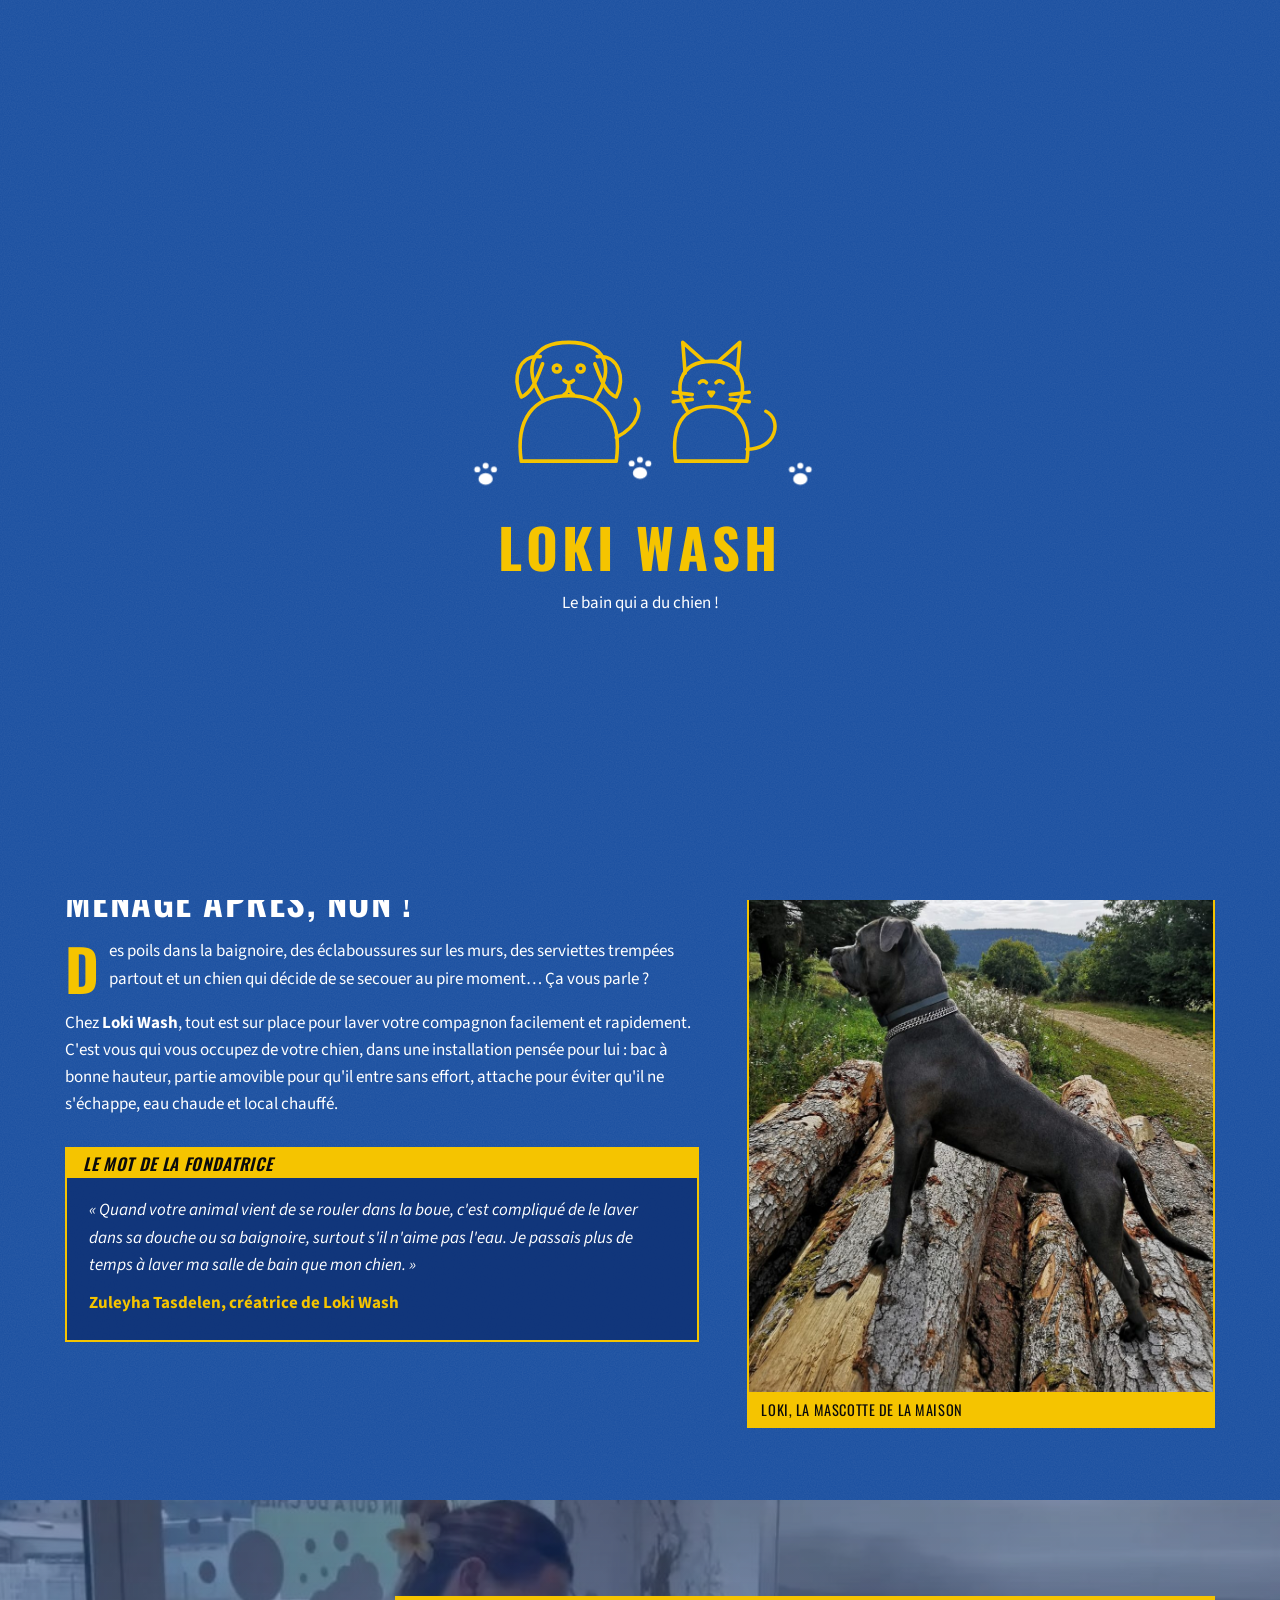
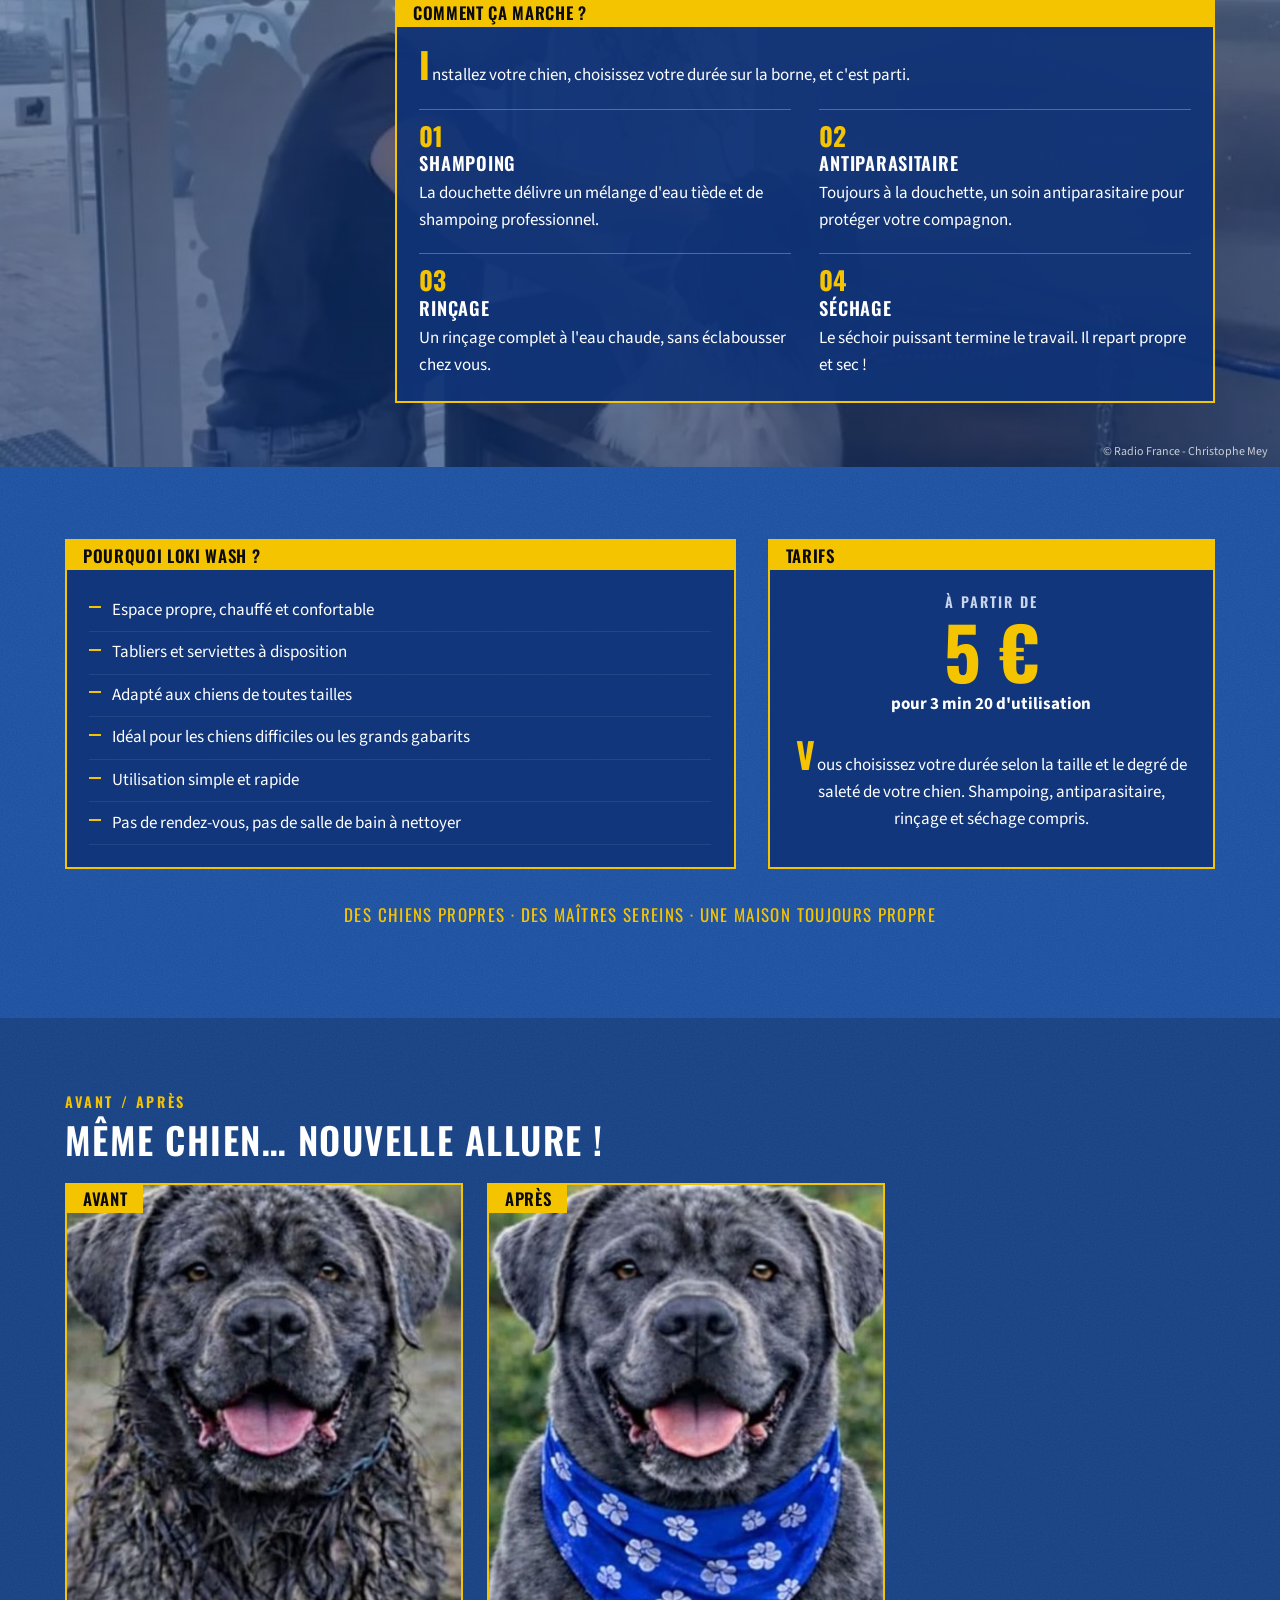
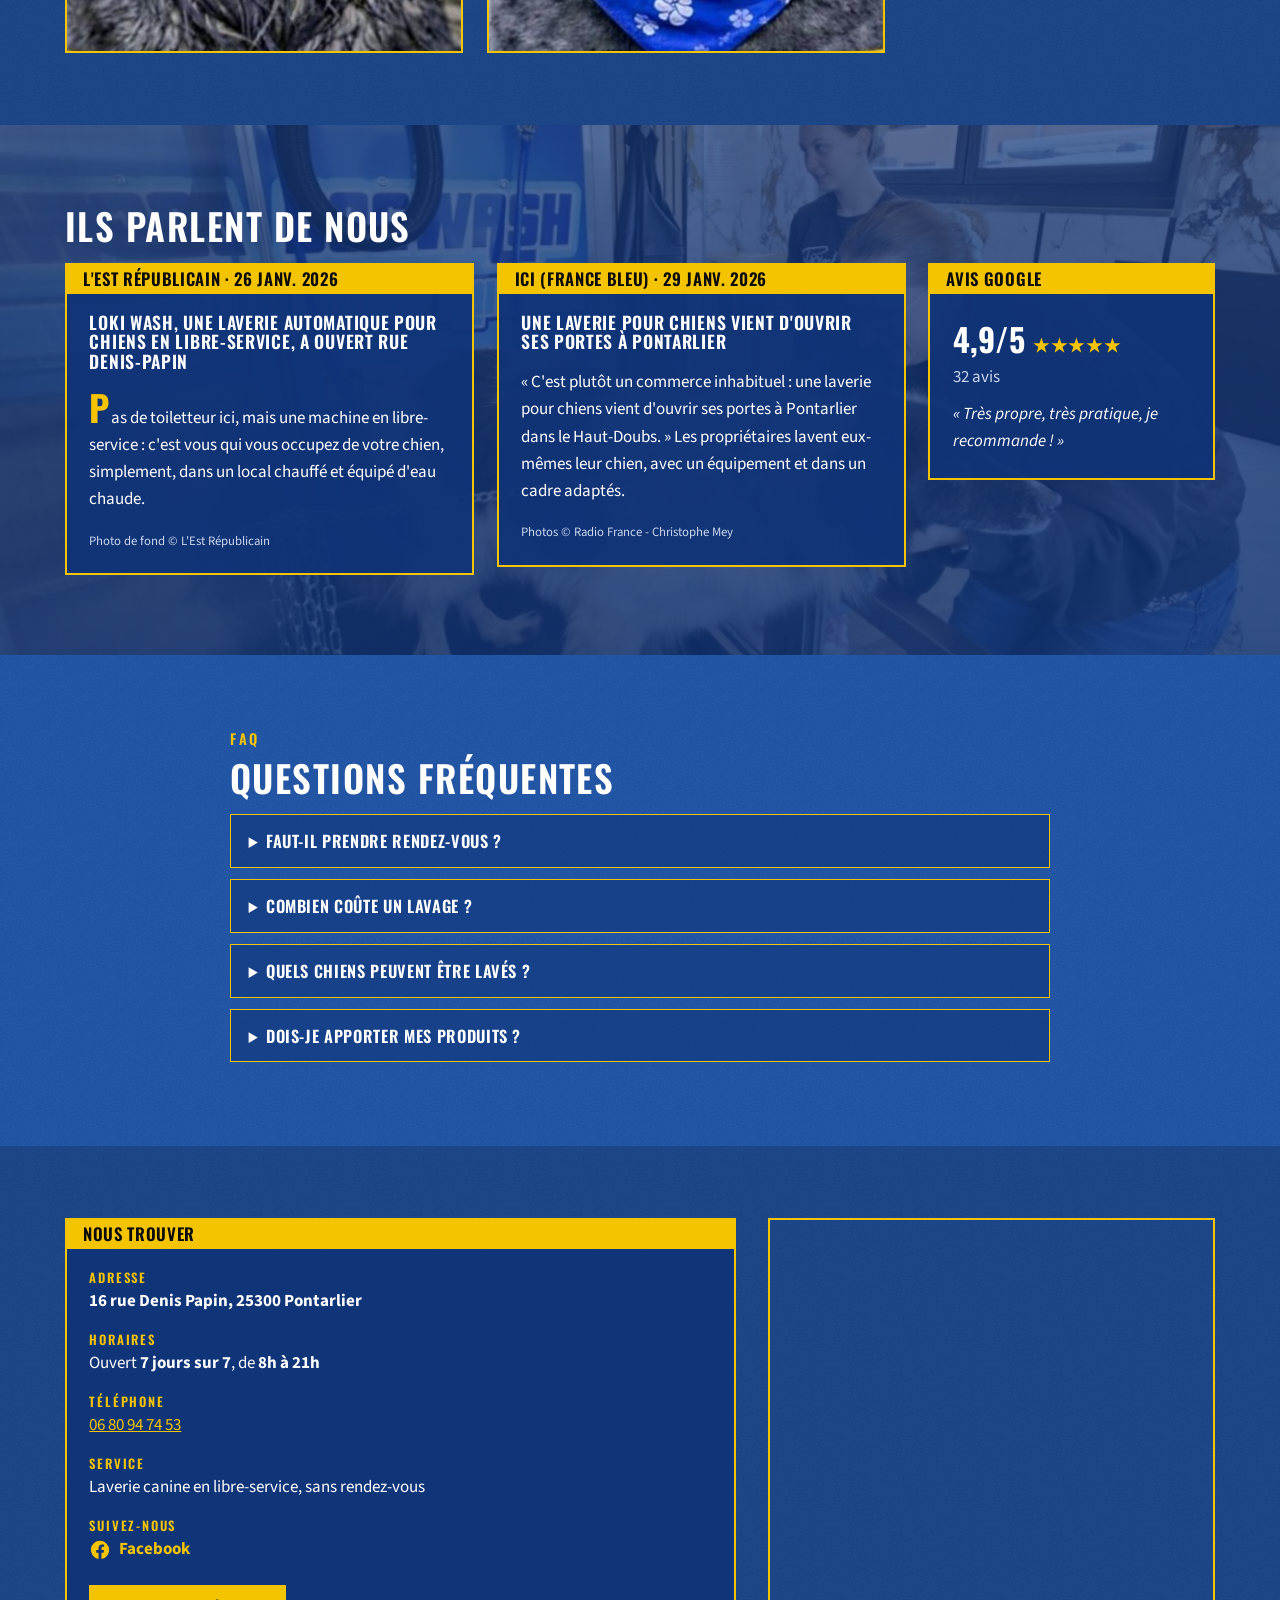
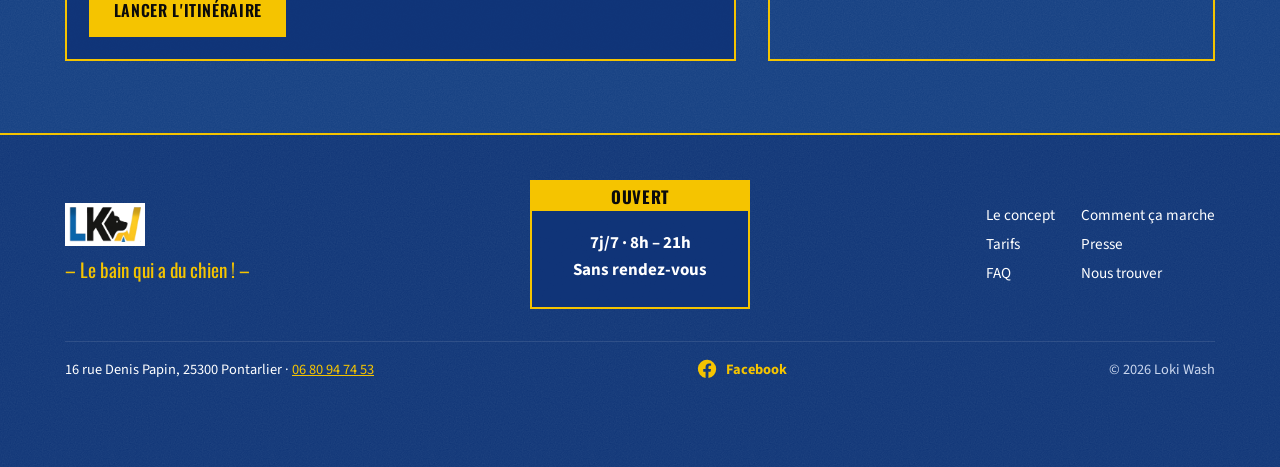
==== commit 16a5944f: "Lien Facebook Co-Authored-By: Claude Opus 5.5 (1M context) <noreply@anthropic.com> Claude-Session: h" ====
--- a/index.html
+++ b/index.html
@@ -28,6 +28,7 @@
     "image": "assets/img/og.jpg",
     "logo": "assets/img/logo-lk.png",
     "telephone": "+33680947453",
+    "sameAs": ["https://www.facebook.com/profile.php?id=61585091083128"],
     "priceRange": "Dès 5 €",
     "address": {
       "@type": "PostalAddress",
@@ -262,6 +263,7 @@
             <p><span class="lbl">Horaires</span>Ouvert <strong>7 jours sur 7</strong>, de <strong>8h à 21h</strong></p>
             <p><span class="lbl">Téléphone</span><a href="tel:+33680947453">06 80 94 74 53</a></p>
             <p><span class="lbl">Service</span>Laverie canine en libre-service, sans rendez-vous</p>
+            <p><span class="lbl">Suivez-nous</span><a class="fb" href="https://www.facebook.com/profile.php?id=61585091083128" target="_blank" rel="noopener" aria-label="Loki Wash sur Facebook"><svg viewBox="0 0 24 24" width="22" height="22" aria-hidden="true"><path fill="currentColor" d="M22 12a10 10 0 1 0-11.56 9.88v-6.99H7.9V12h2.54V9.8c0-2.5 1.49-3.89 3.78-3.89 1.09 0 2.24.2 2.24.2v2.46h-1.26c-1.24 0-1.63.77-1.63 1.56V12h2.78l-.44 2.89h-2.34v6.99A10 10 0 0 0 22 12Z"/></svg><span>Facebook</span></a></p>
             <a class="btn" href="https://www.google.com/maps/dir/?api=1&amp;destination=16+rue+Denis+Papin+25300+Pontarlier" target="_blank" rel="noopener">Lancer l'itinéraire</a>
           </div>
         </div>
@@ -289,6 +291,7 @@
     </div>
     <div class="wrap foot-bottom">
       <p>16 rue Denis Papin, 25300 Pontarlier · <a href="tel:+33680947453">06 80 94 74 53</a></p>
+      <p><a class="fb" href="https://www.facebook.com/profile.php?id=61585091083128" target="_blank" rel="noopener" aria-label="Loki Wash sur Facebook"><svg viewBox="0 0 24 24" width="22" height="22" aria-hidden="true"><path fill="currentColor" d="M22 12a10 10 0 1 0-11.56 9.88v-6.99H7.9V12h2.54V9.8c0-2.5 1.49-3.89 3.78-3.89 1.09 0 2.24.2 2.24.2v2.46h-1.26c-1.24 0-1.63.77-1.63 1.56V12h2.78l-.44 2.89h-2.34v6.99A10 10 0 0 0 22 12Z"/></svg><span>Facebook</span></a></p>
       <p class="muted">© <span id="y">2026</span> Loki Wash</p>
     </div>
   </footer>
--- a/style.css
+++ b/style.css
@@ -200,3 +200,8 @@
   .call-fab { display: block; position: fixed; right: 16px; bottom: 16px; z-index: 30; background: var(--sand); color: var(--ink); font-family: "Oswald", sans-serif; text-transform: uppercase; letter-spacing: .05em; text-decoration: none; padding: .7rem 1.2rem; border: 2px solid var(--ink); }
   .foot-bottom { justify-content: center; text-align: center; }
 }
+
+/* Facebook */
+.fb { display: inline-flex; align-items: center; gap: .45rem; color: var(--sand); text-decoration: none; font-weight: 700; }
+.fb svg { flex: none; }
+.fb:hover span { text-decoration: underline; }
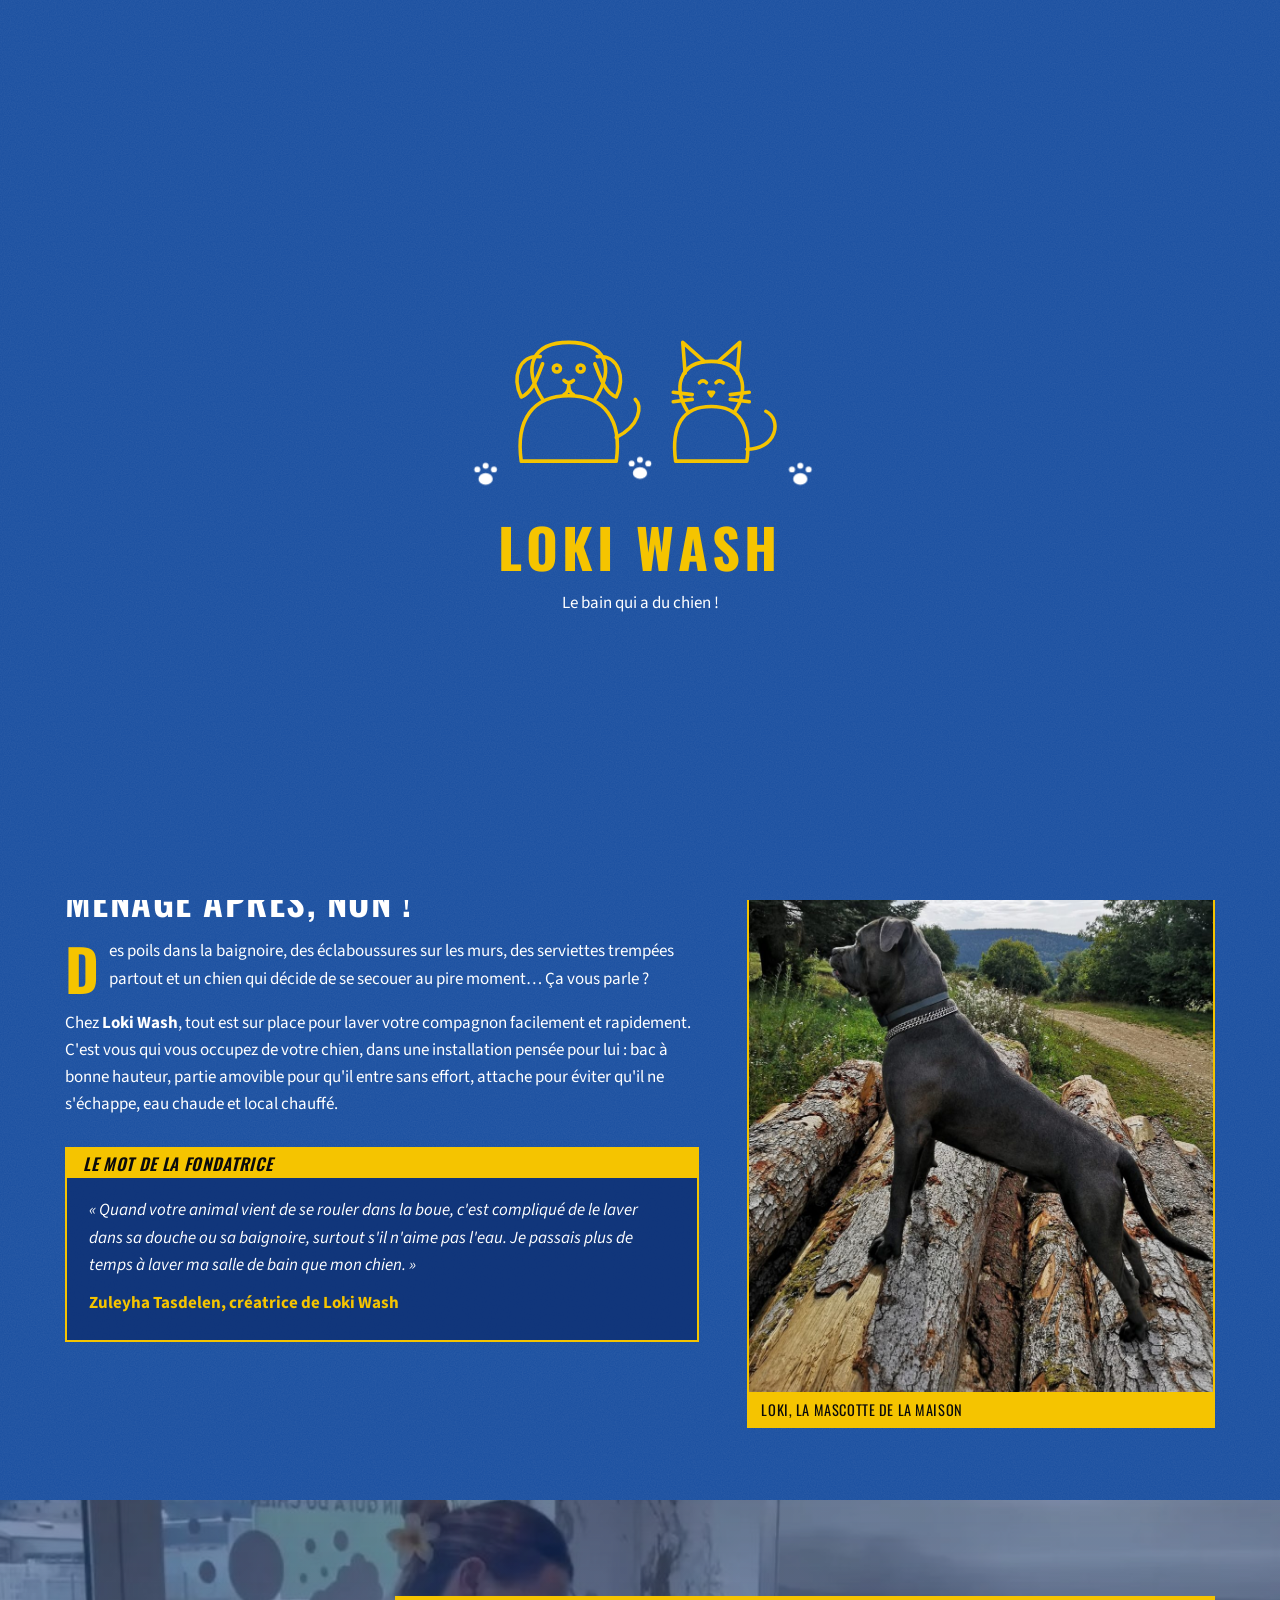
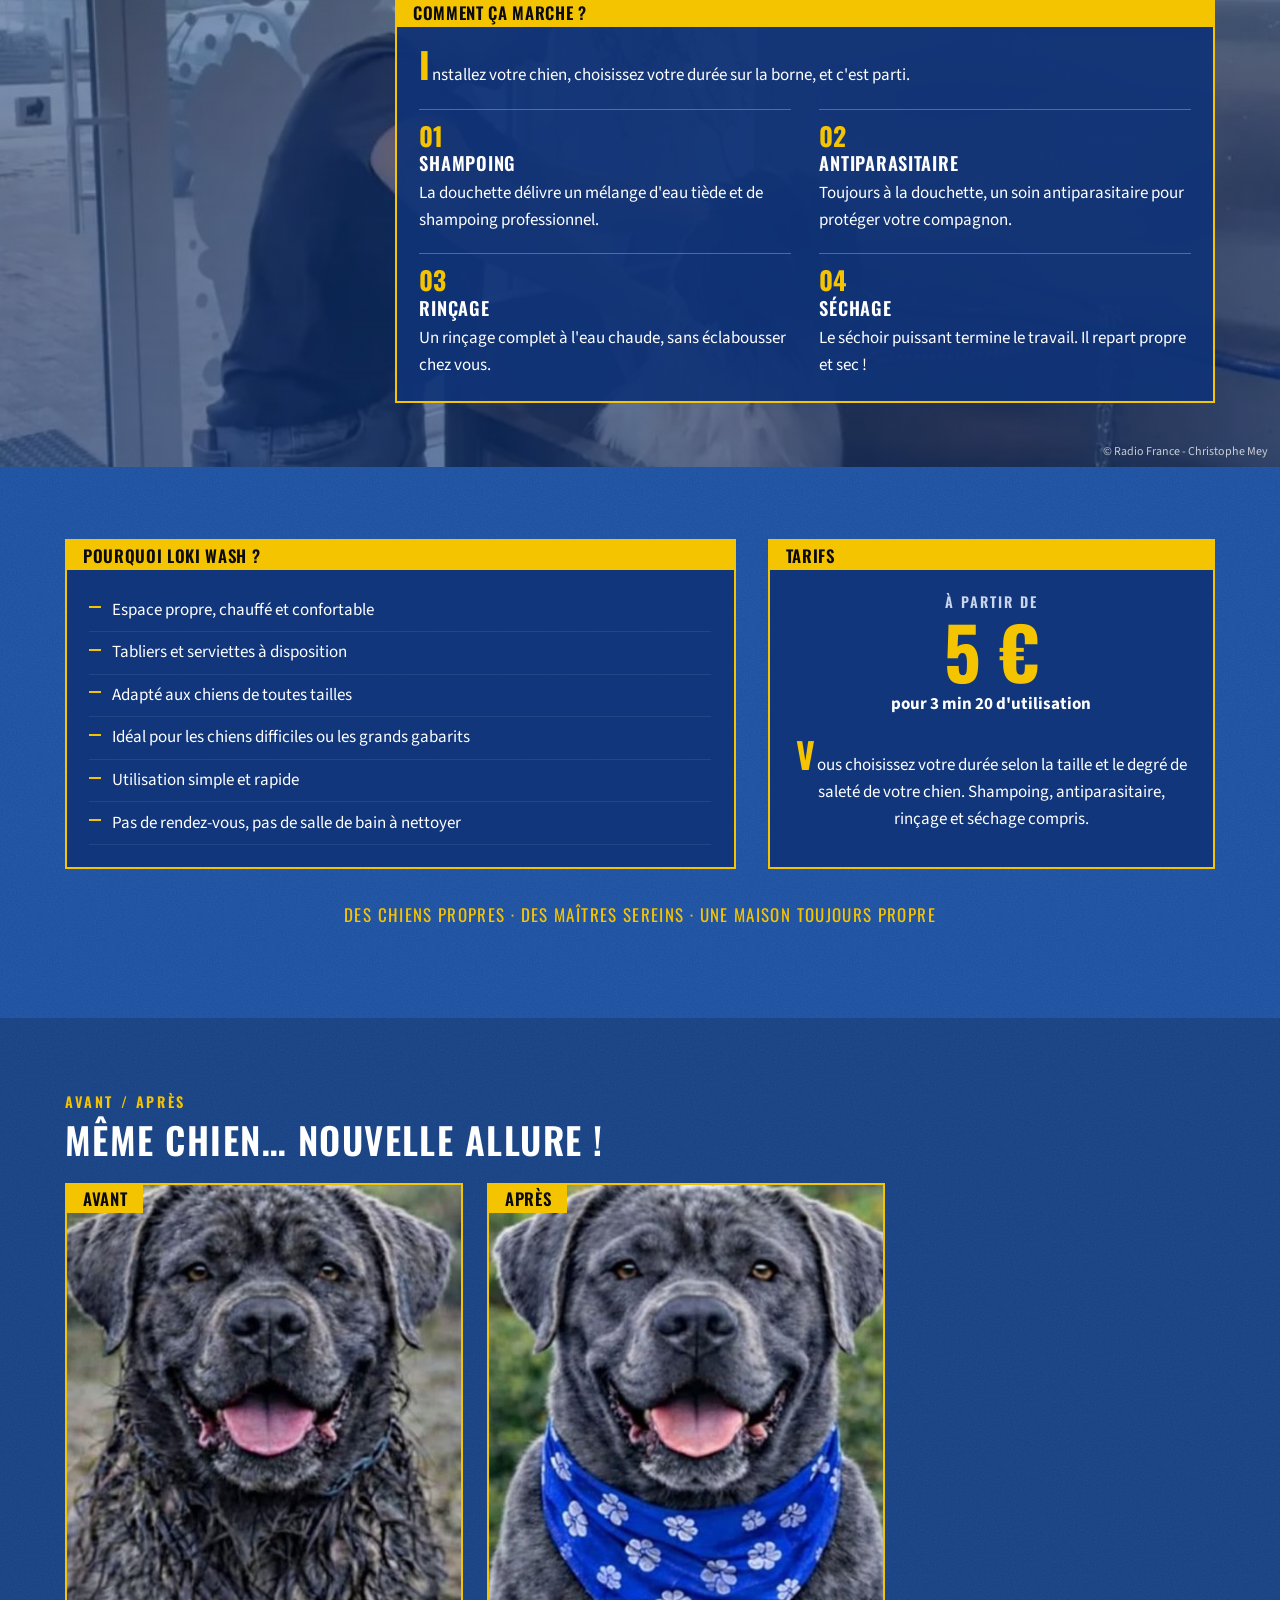
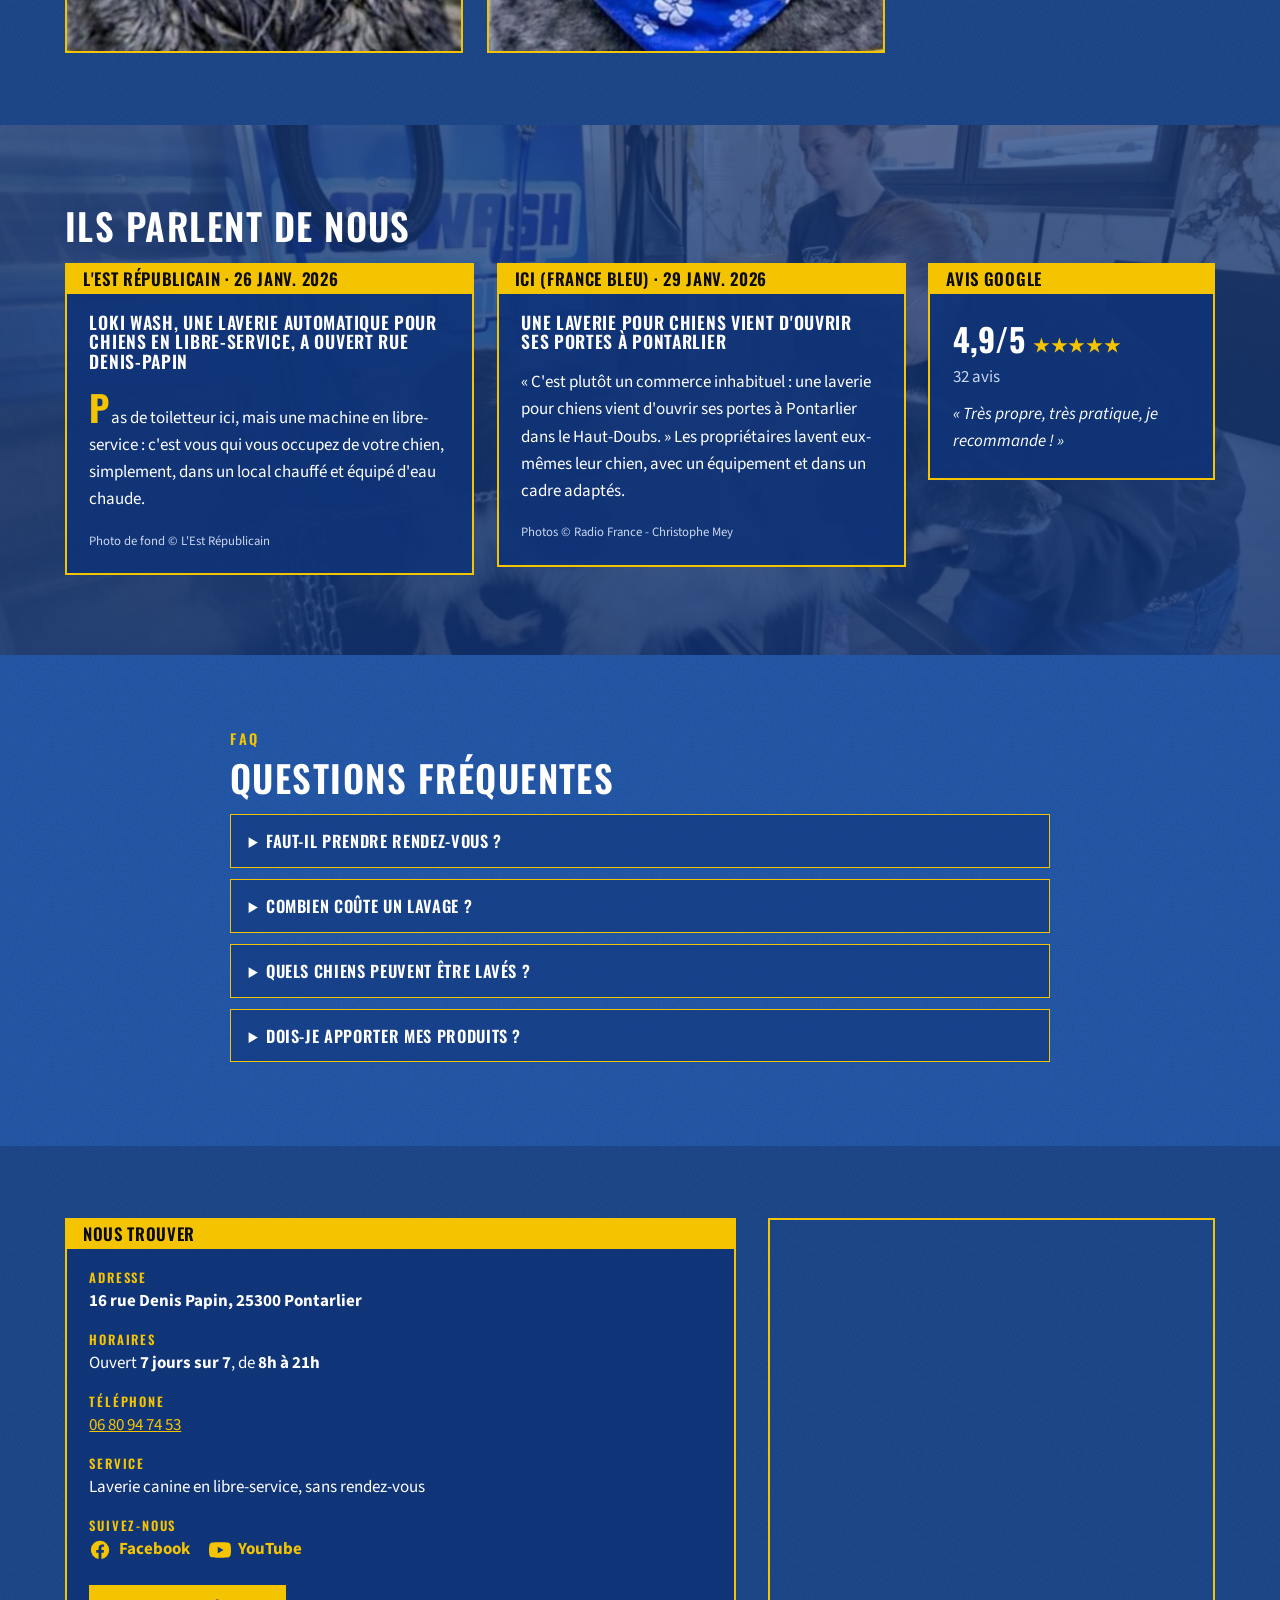
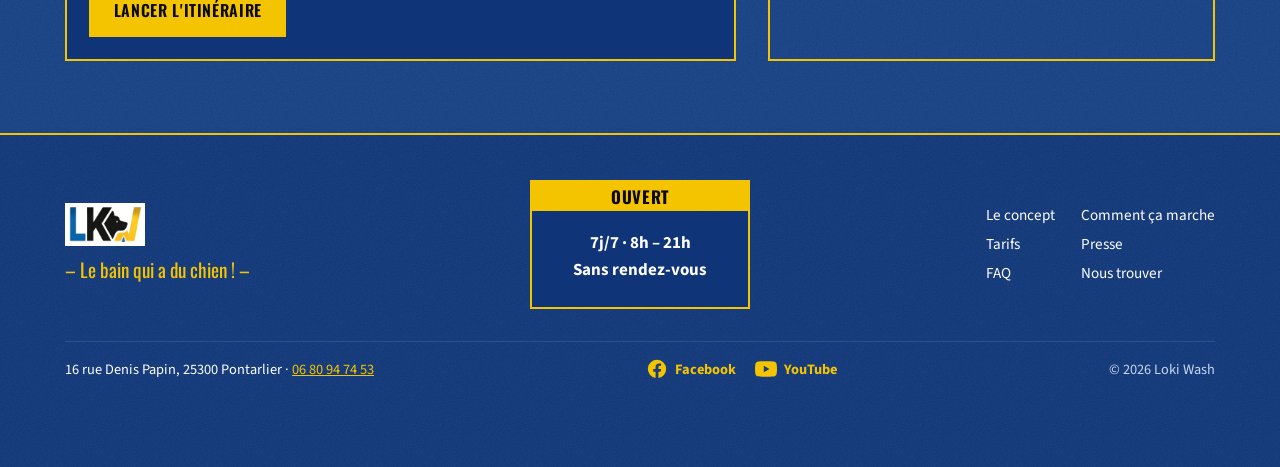
==== commit c7c2b72a: "Lien YouTube Co-Authored-By: Claude Opus 5.5 (1M context) <noreply@anthropic.com> Claude-Session: ht" ====
--- a/index.html
+++ b/index.html
@@ -28,7 +28,7 @@
     "image": "assets/img/og.jpg",
     "logo": "assets/img/logo-lk.png",
     "telephone": "+33680947453",
-    "sameAs": ["https://www.facebook.com/profile.php?id=61585091083128"],
+    "sameAs": ["https://www.facebook.com/profile.php?id=61585091083128", "https://www.youtube.com/@LOKIWASHLAVERIEAUTOMATIQUE"],
     "priceRange": "Dès 5 €",
     "address": {
       "@type": "PostalAddress",
@@ -263,7 +263,7 @@
             <p><span class="lbl">Horaires</span>Ouvert <strong>7 jours sur 7</strong>, de <strong>8h à 21h</strong></p>
             <p><span class="lbl">Téléphone</span><a href="tel:+33680947453">06 80 94 74 53</a></p>
             <p><span class="lbl">Service</span>Laverie canine en libre-service, sans rendez-vous</p>
-            <p><span class="lbl">Suivez-nous</span><a class="fb" href="https://www.facebook.com/profile.php?id=61585091083128" target="_blank" rel="noopener" aria-label="Loki Wash sur Facebook"><svg viewBox="0 0 24 24" width="22" height="22" aria-hidden="true"><path fill="currentColor" d="M22 12a10 10 0 1 0-11.56 9.88v-6.99H7.9V12h2.54V9.8c0-2.5 1.49-3.89 3.78-3.89 1.09 0 2.24.2 2.24.2v2.46h-1.26c-1.24 0-1.63.77-1.63 1.56V12h2.78l-.44 2.89h-2.34v6.99A10 10 0 0 0 22 12Z"/></svg><span>Facebook</span></a></p>
+            <p><span class="lbl">Suivez-nous</span><a class="fb" href="https://www.facebook.com/profile.php?id=61585091083128" target="_blank" rel="noopener" aria-label="Loki Wash sur Facebook"><svg viewBox="0 0 24 24" width="22" height="22" aria-hidden="true"><path fill="currentColor" d="M22 12a10 10 0 1 0-11.56 9.88v-6.99H7.9V12h2.54V9.8c0-2.5 1.49-3.89 3.78-3.89 1.09 0 2.24.2 2.24.2v2.46h-1.26c-1.24 0-1.63.77-1.63 1.56V12h2.78l-.44 2.89h-2.34v6.99A10 10 0 0 0 22 12Z"/></svg><span>Facebook</span></a> <a class="fb" href="https://www.youtube.com/@LOKIWASHLAVERIEAUTOMATIQUE" target="_blank" rel="noopener" aria-label="Loki Wash sur YouTube"><svg viewBox="0 0 24 24" width="22" height="22" aria-hidden="true"><path fill="currentColor" d="M23.5 6.2a3 3 0 0 0-2.1-2.1C19.5 3.6 12 3.6 12 3.6s-7.5 0-9.4.5A3 3 0 0 0 .5 6.2 31 31 0 0 0 0 12a31 31 0 0 0 .5 5.8 3 3 0 0 0 2.1 2.1c1.9.5 9.4.5 9.4.5s7.5 0 9.4-.5a3 3 0 0 0 2.1-2.1A31 31 0 0 0 24 12a31 31 0 0 0-.5-5.8ZM9.6 15.6V8.4l6.2 3.6-6.2 3.6Z"/></svg><span>YouTube</span></a></p>
             <a class="btn" href="https://www.google.com/maps/dir/?api=1&amp;destination=16+rue+Denis+Papin+25300+Pontarlier" target="_blank" rel="noopener">Lancer l'itinéraire</a>
           </div>
         </div>
@@ -291,7 +291,7 @@
     </div>
     <div class="wrap foot-bottom">
       <p>16 rue Denis Papin, 25300 Pontarlier · <a href="tel:+33680947453">06 80 94 74 53</a></p>
-      <p><a class="fb" href="https://www.facebook.com/profile.php?id=61585091083128" target="_blank" rel="noopener" aria-label="Loki Wash sur Facebook"><svg viewBox="0 0 24 24" width="22" height="22" aria-hidden="true"><path fill="currentColor" d="M22 12a10 10 0 1 0-11.56 9.88v-6.99H7.9V12h2.54V9.8c0-2.5 1.49-3.89 3.78-3.89 1.09 0 2.24.2 2.24.2v2.46h-1.26c-1.24 0-1.63.77-1.63 1.56V12h2.78l-.44 2.89h-2.34v6.99A10 10 0 0 0 22 12Z"/></svg><span>Facebook</span></a></p>
+      <p><a class="fb" href="https://www.facebook.com/profile.php?id=61585091083128" target="_blank" rel="noopener" aria-label="Loki Wash sur Facebook"><svg viewBox="0 0 24 24" width="22" height="22" aria-hidden="true"><path fill="currentColor" d="M22 12a10 10 0 1 0-11.56 9.88v-6.99H7.9V12h2.54V9.8c0-2.5 1.49-3.89 3.78-3.89 1.09 0 2.24.2 2.24.2v2.46h-1.26c-1.24 0-1.63.77-1.63 1.56V12h2.78l-.44 2.89h-2.34v6.99A10 10 0 0 0 22 12Z"/></svg><span>Facebook</span></a> <a class="fb" href="https://www.youtube.com/@LOKIWASHLAVERIEAUTOMATIQUE" target="_blank" rel="noopener" aria-label="Loki Wash sur YouTube"><svg viewBox="0 0 24 24" width="22" height="22" aria-hidden="true"><path fill="currentColor" d="M23.5 6.2a3 3 0 0 0-2.1-2.1C19.5 3.6 12 3.6 12 3.6s-7.5 0-9.4.5A3 3 0 0 0 .5 6.2 31 31 0 0 0 0 12a31 31 0 0 0 .5 5.8 3 3 0 0 0 2.1 2.1c1.9.5 9.4.5 9.4.5s7.5 0 9.4-.5a3 3 0 0 0 2.1-2.1A31 31 0 0 0 24 12a31 31 0 0 0-.5-5.8ZM9.6 15.6V8.4l6.2 3.6-6.2 3.6Z"/></svg><span>YouTube</span></a></p>
       <p class="muted">© <span id="y">2026</span> Loki Wash</p>
     </div>
   </footer>
--- a/style.css
+++ b/style.css
@@ -205,3 +205,4 @@
 .fb { display: inline-flex; align-items: center; gap: .45rem; color: var(--sand); text-decoration: none; font-weight: 700; }
 .fb svg { flex: none; }
 .fb:hover span { text-decoration: underline; }
+.fb + .fb { margin-left: 1rem; }
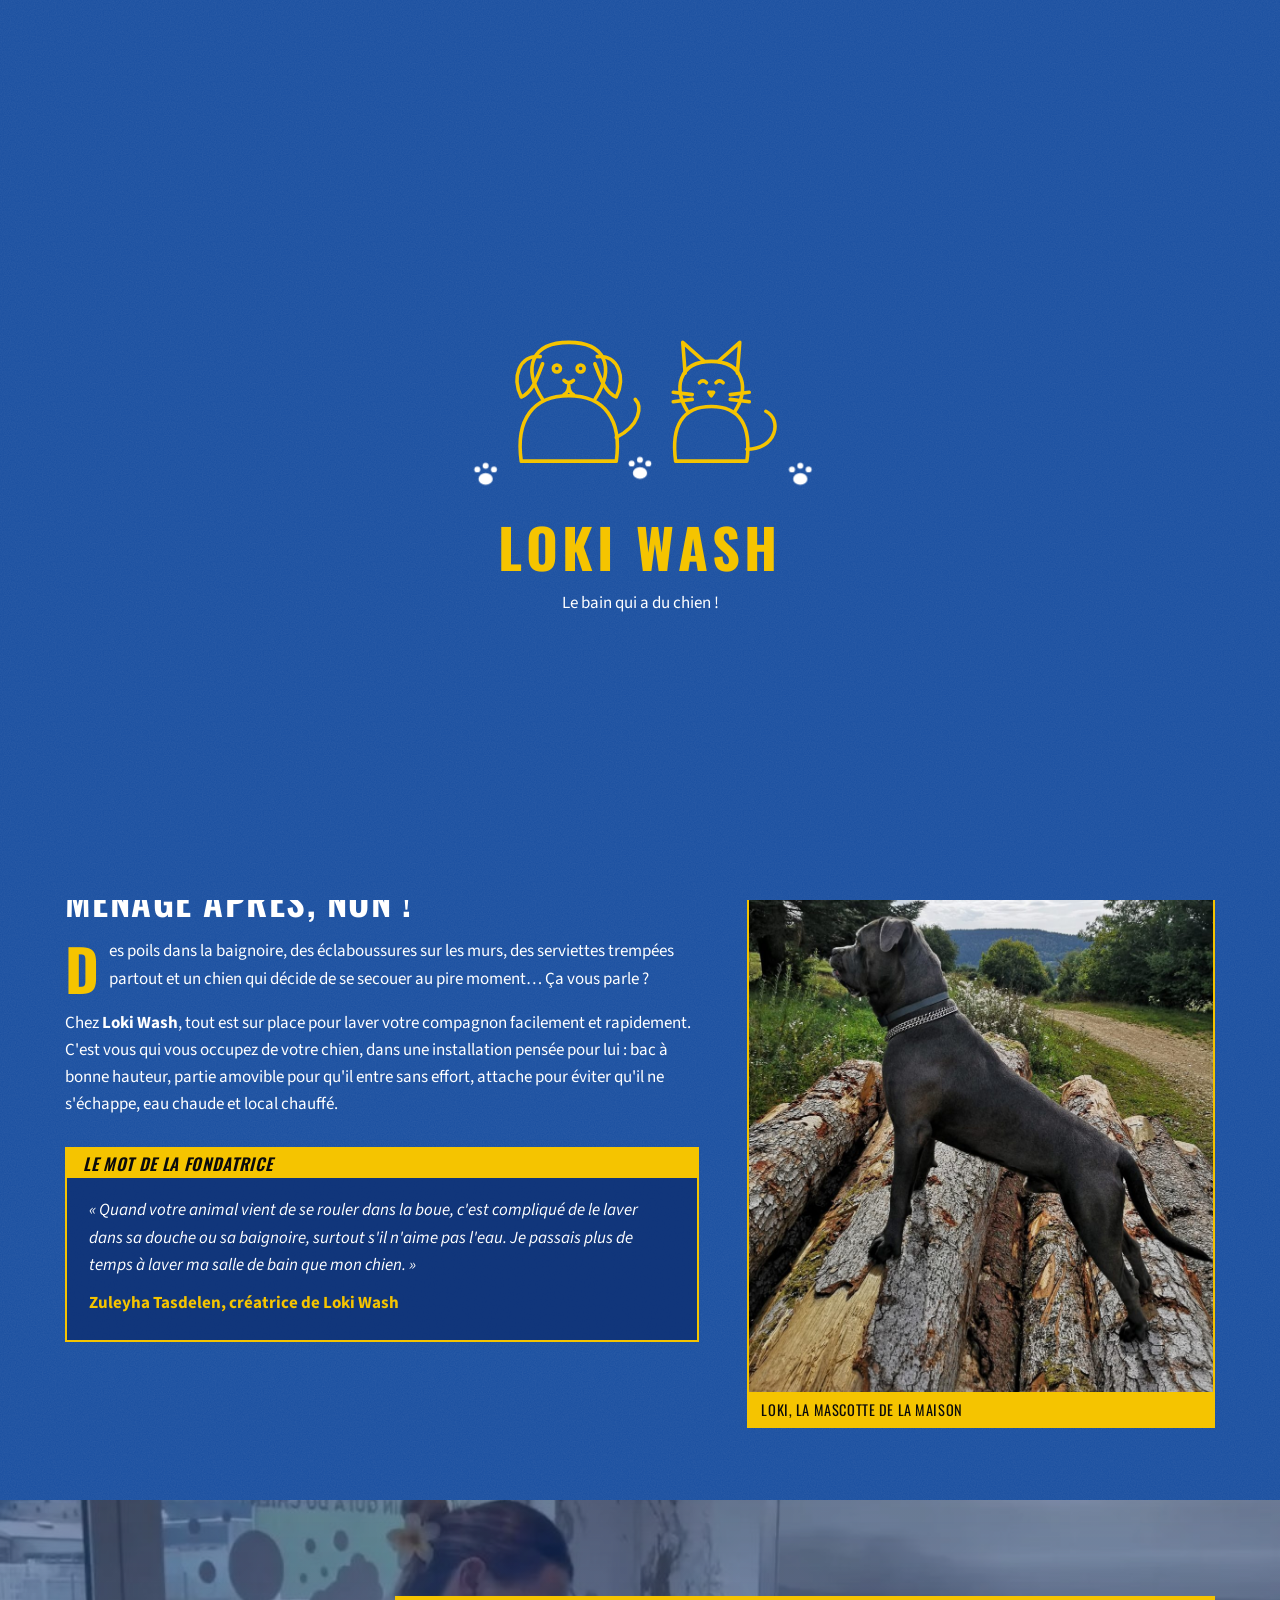
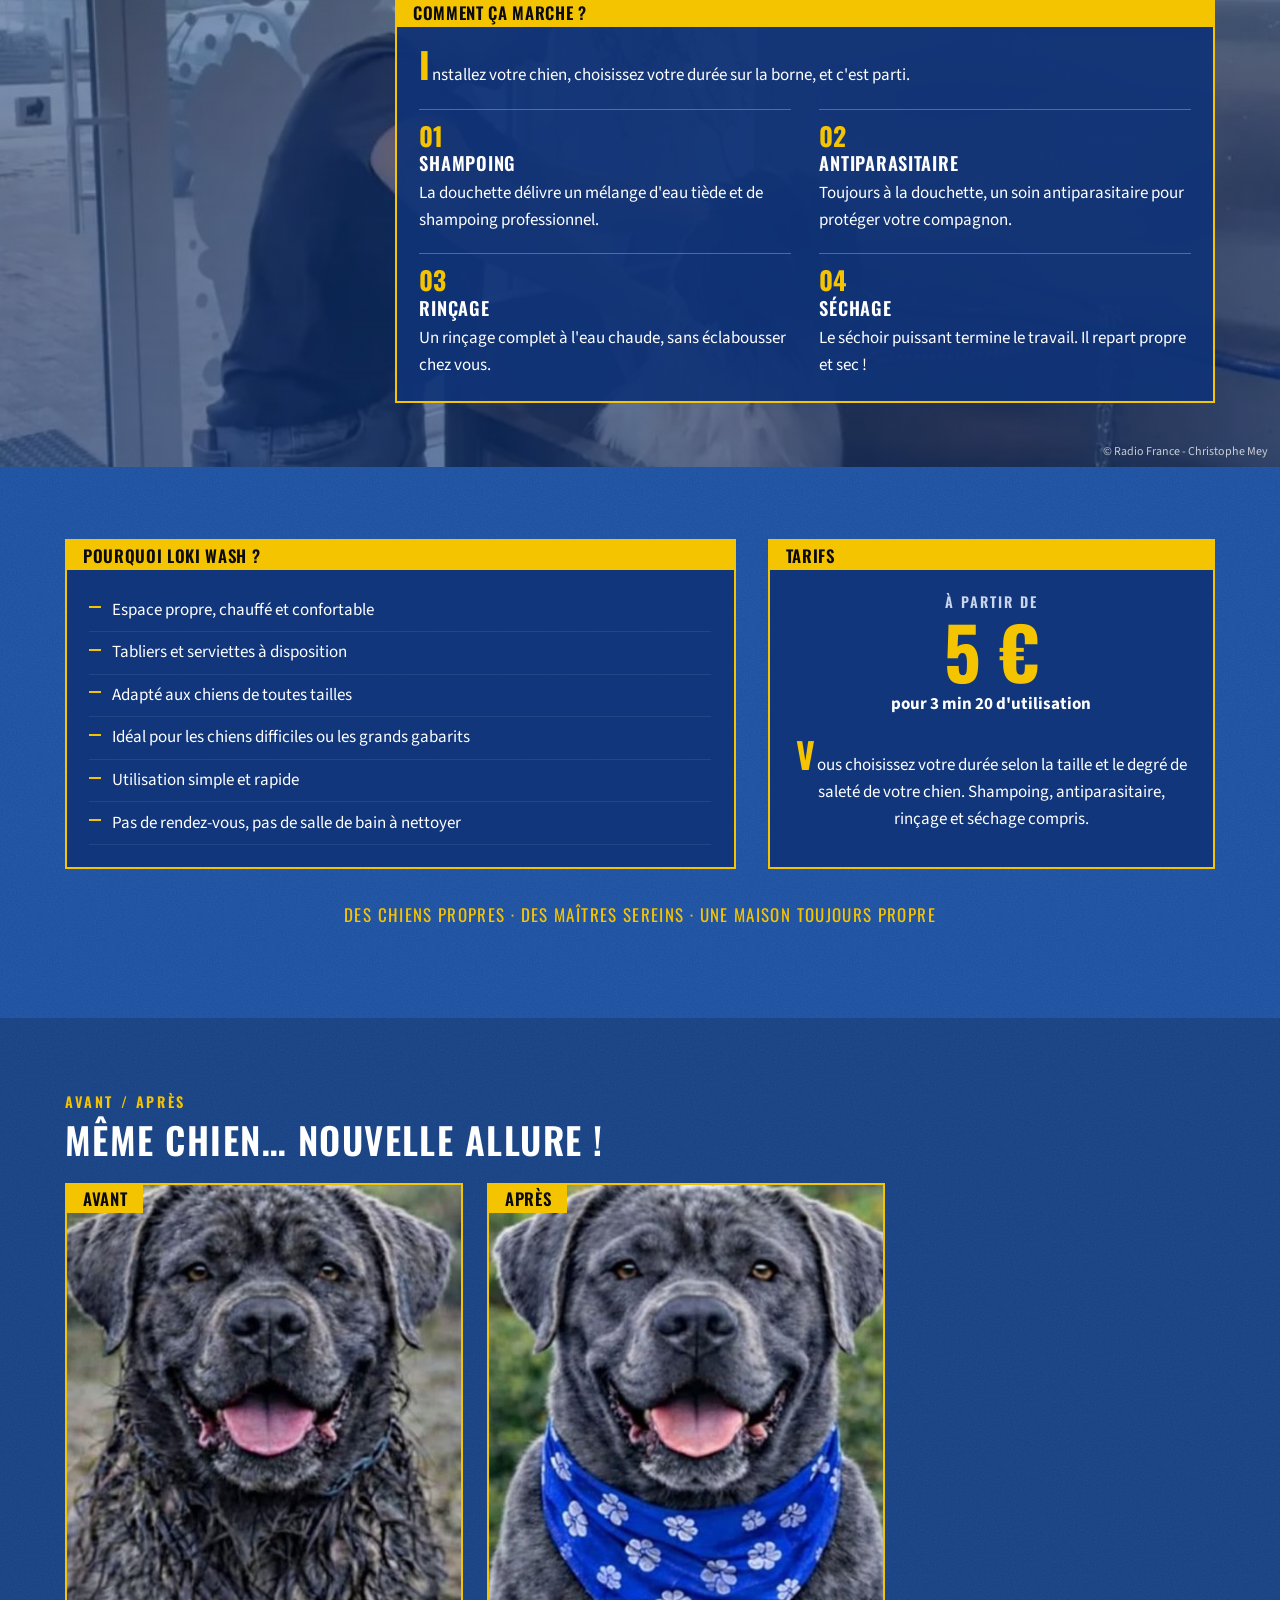
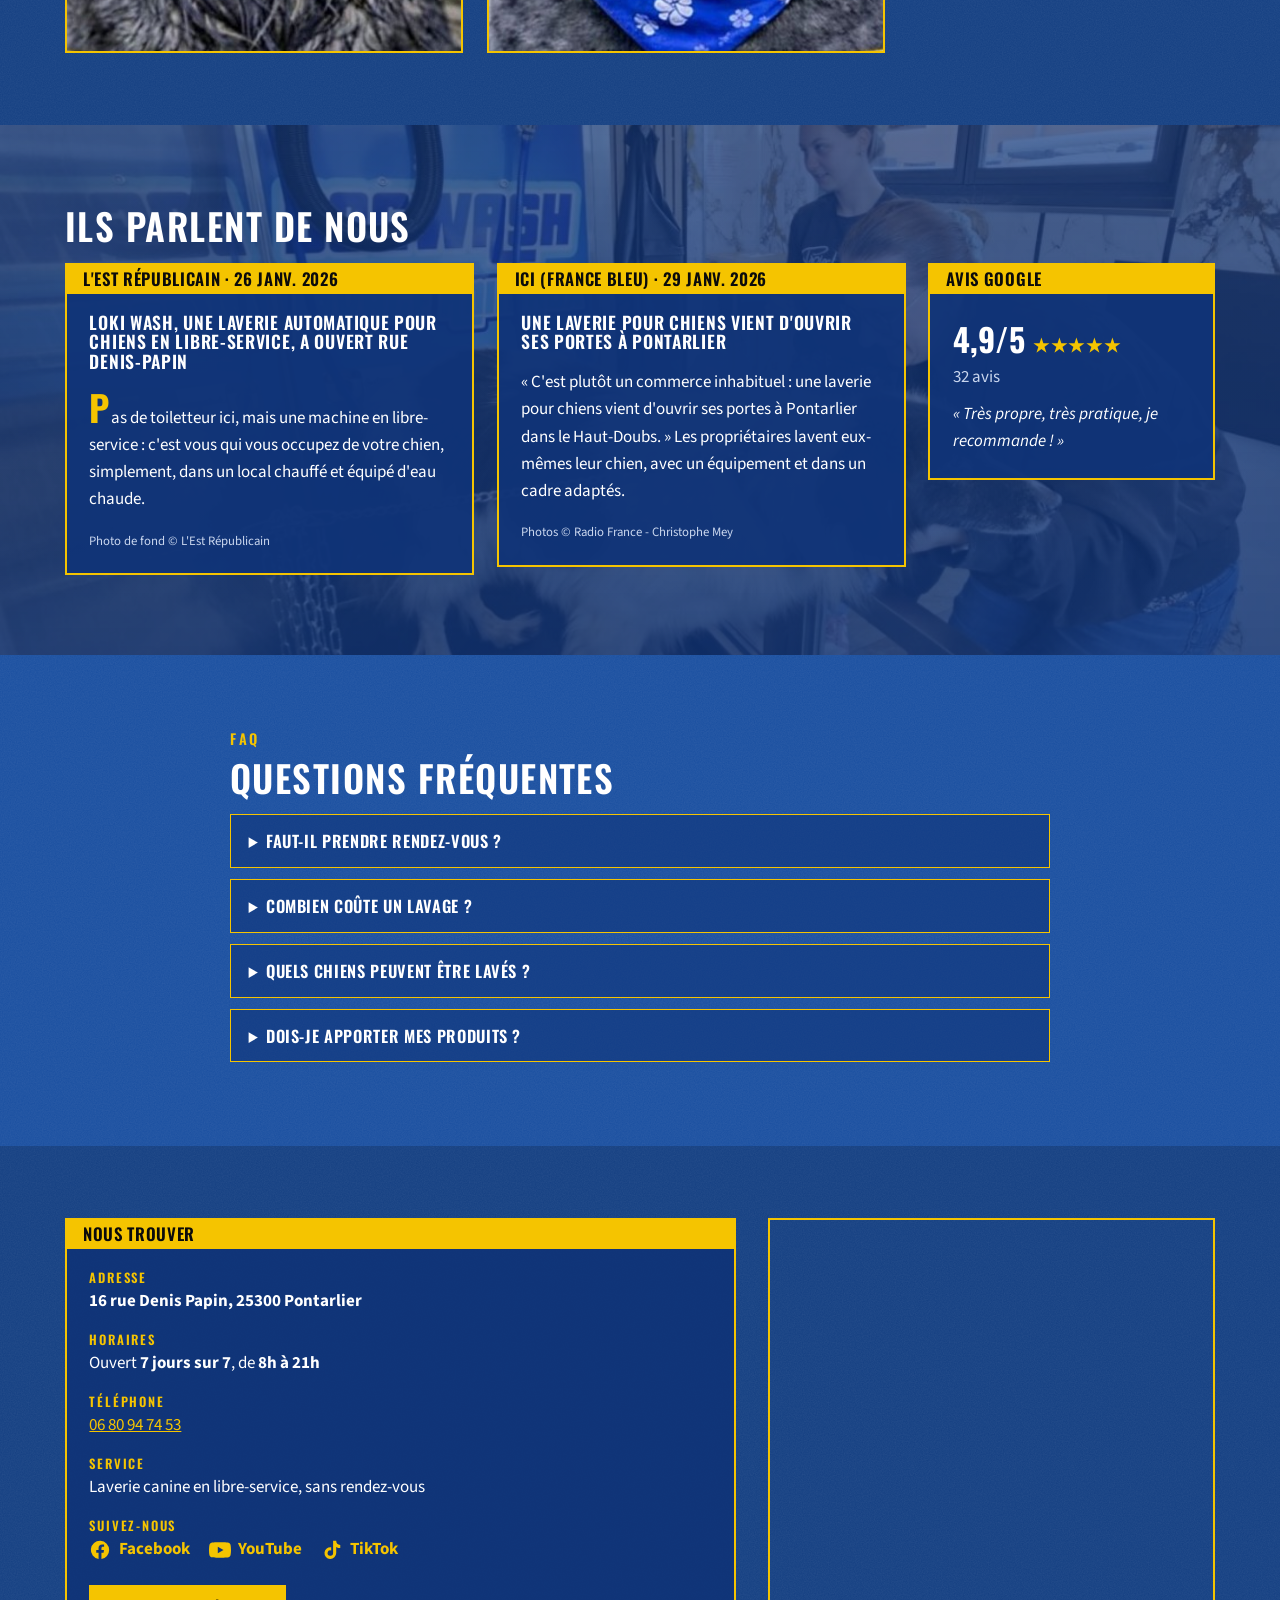
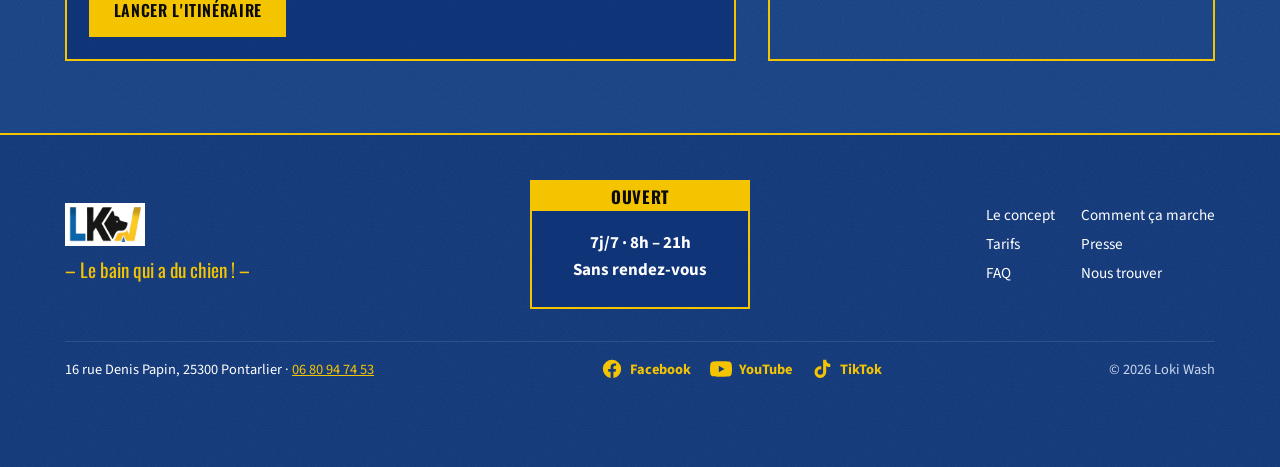
==== commit d190c0b5: "Lien TikTok Co-Authored-By: Claude Opus 5.5 (1M context) <noreply@anthropic.com> Claude-Session: htt" ====
--- a/index.html
+++ b/index.html
@@ -28,7 +28,7 @@
     "image": "assets/img/og.jpg",
     "logo": "assets/img/logo-lk.png",
     "telephone": "+33680947453",
-    "sameAs": ["https://www.facebook.com/profile.php?id=61585091083128", "https://www.youtube.com/@LOKIWASHLAVERIEAUTOMATIQUE"],
+    "sameAs": ["https://www.facebook.com/profile.php?id=61585091083128", "https://www.youtube.com/@LOKIWASHLAVERIEAUTOMATIQUE", "https://www.tiktok.com/@loki.wash"],
     "priceRange": "Dès 5 €",
     "address": {
       "@type": "PostalAddress",
@@ -263,7 +263,7 @@
             <p><span class="lbl">Horaires</span>Ouvert <strong>7 jours sur 7</strong>, de <strong>8h à 21h</strong></p>
             <p><span class="lbl">Téléphone</span><a href="tel:+33680947453">06 80 94 74 53</a></p>
             <p><span class="lbl">Service</span>Laverie canine en libre-service, sans rendez-vous</p>
-            <p><span class="lbl">Suivez-nous</span><a class="fb" href="https://www.facebook.com/profile.php?id=61585091083128" target="_blank" rel="noopener" aria-label="Loki Wash sur Facebook"><svg viewBox="0 0 24 24" width="22" height="22" aria-hidden="true"><path fill="currentColor" d="M22 12a10 10 0 1 0-11.56 9.88v-6.99H7.9V12h2.54V9.8c0-2.5 1.49-3.89 3.78-3.89 1.09 0 2.24.2 2.24.2v2.46h-1.26c-1.24 0-1.63.77-1.63 1.56V12h2.78l-.44 2.89h-2.34v6.99A10 10 0 0 0 22 12Z"/></svg><span>Facebook</span></a> <a class="fb" href="https://www.youtube.com/@LOKIWASHLAVERIEAUTOMATIQUE" target="_blank" rel="noopener" aria-label="Loki Wash sur YouTube"><svg viewBox="0 0 24 24" width="22" height="22" aria-hidden="true"><path fill="currentColor" d="M23.5 6.2a3 3 0 0 0-2.1-2.1C19.5 3.6 12 3.6 12 3.6s-7.5 0-9.4.5A3 3 0 0 0 .5 6.2 31 31 0 0 0 0 12a31 31 0 0 0 .5 5.8 3 3 0 0 0 2.1 2.1c1.9.5 9.4.5 9.4.5s7.5 0 9.4-.5a3 3 0 0 0 2.1-2.1A31 31 0 0 0 24 12a31 31 0 0 0-.5-5.8ZM9.6 15.6V8.4l6.2 3.6-6.2 3.6Z"/></svg><span>YouTube</span></a></p>
+            <p><span class="lbl">Suivez-nous</span><a class="fb" href="https://www.facebook.com/profile.php?id=61585091083128" target="_blank" rel="noopener" aria-label="Loki Wash sur Facebook"><svg viewBox="0 0 24 24" width="22" height="22" aria-hidden="true"><path fill="currentColor" d="M22 12a10 10 0 1 0-11.56 9.88v-6.99H7.9V12h2.54V9.8c0-2.5 1.49-3.89 3.78-3.89 1.09 0 2.24.2 2.24.2v2.46h-1.26c-1.24 0-1.63.77-1.63 1.56V12h2.78l-.44 2.89h-2.34v6.99A10 10 0 0 0 22 12Z"/></svg><span>Facebook</span></a> <a class="fb" href="https://www.youtube.com/@LOKIWASHLAVERIEAUTOMATIQUE" target="_blank" rel="noopener" aria-label="Loki Wash sur YouTube"><svg viewBox="0 0 24 24" width="22" height="22" aria-hidden="true"><path fill="currentColor" d="M23.5 6.2a3 3 0 0 0-2.1-2.1C19.5 3.6 12 3.6 12 3.6s-7.5 0-9.4.5A3 3 0 0 0 .5 6.2 31 31 0 0 0 0 12a31 31 0 0 0 .5 5.8 3 3 0 0 0 2.1 2.1c1.9.5 9.4.5 9.4.5s7.5 0 9.4-.5a3 3 0 0 0 2.1-2.1A31 31 0 0 0 24 12a31 31 0 0 0-.5-5.8ZM9.6 15.6V8.4l6.2 3.6-6.2 3.6Z"/></svg><span>YouTube</span></a> <a class="fb" href="https://www.tiktok.com/@loki.wash" target="_blank" rel="noopener" aria-label="Loki Wash sur TikTok"><svg viewBox="0 0 24 24" width="22" height="22" aria-hidden="true"><path fill="currentColor" d="M16.6 2h-3.4v13.4a3 3 0 1 1-2.1-2.9V9a6.4 6.4 0 1 0 5.5 6.4V8.6a8 8 0 0 0 4.4 1.3V6.5a4.5 4.5 0 0 1-4.4-4.5Z"/></svg><span>TikTok</span></a></p>
             <a class="btn" href="https://www.google.com/maps/dir/?api=1&amp;destination=16+rue+Denis+Papin+25300+Pontarlier" target="_blank" rel="noopener">Lancer l'itinéraire</a>
           </div>
         </div>
@@ -291,7 +291,7 @@
     </div>
     <div class="wrap foot-bottom">
       <p>16 rue Denis Papin, 25300 Pontarlier · <a href="tel:+33680947453">06 80 94 74 53</a></p>
-      <p><a class="fb" href="https://www.facebook.com/profile.php?id=61585091083128" target="_blank" rel="noopener" aria-label="Loki Wash sur Facebook"><svg viewBox="0 0 24 24" width="22" height="22" aria-hidden="true"><path fill="currentColor" d="M22 12a10 10 0 1 0-11.56 9.88v-6.99H7.9V12h2.54V9.8c0-2.5 1.49-3.89 3.78-3.89 1.09 0 2.24.2 2.24.2v2.46h-1.26c-1.24 0-1.63.77-1.63 1.56V12h2.78l-.44 2.89h-2.34v6.99A10 10 0 0 0 22 12Z"/></svg><span>Facebook</span></a> <a class="fb" href="https://www.youtube.com/@LOKIWASHLAVERIEAUTOMATIQUE" target="_blank" rel="noopener" aria-label="Loki Wash sur YouTube"><svg viewBox="0 0 24 24" width="22" height="22" aria-hidden="true"><path fill="currentColor" d="M23.5 6.2a3 3 0 0 0-2.1-2.1C19.5 3.6 12 3.6 12 3.6s-7.5 0-9.4.5A3 3 0 0 0 .5 6.2 31 31 0 0 0 0 12a31 31 0 0 0 .5 5.8 3 3 0 0 0 2.1 2.1c1.9.5 9.4.5 9.4.5s7.5 0 9.4-.5a3 3 0 0 0 2.1-2.1A31 31 0 0 0 24 12a31 31 0 0 0-.5-5.8ZM9.6 15.6V8.4l6.2 3.6-6.2 3.6Z"/></svg><span>YouTube</span></a></p>
+      <p><a class="fb" href="https://www.facebook.com/profile.php?id=61585091083128" target="_blank" rel="noopener" aria-label="Loki Wash sur Facebook"><svg viewBox="0 0 24 24" width="22" height="22" aria-hidden="true"><path fill="currentColor" d="M22 12a10 10 0 1 0-11.56 9.88v-6.99H7.9V12h2.54V9.8c0-2.5 1.49-3.89 3.78-3.89 1.09 0 2.24.2 2.24.2v2.46h-1.26c-1.24 0-1.63.77-1.63 1.56V12h2.78l-.44 2.89h-2.34v6.99A10 10 0 0 0 22 12Z"/></svg><span>Facebook</span></a> <a class="fb" href="https://www.youtube.com/@LOKIWASHLAVERIEAUTOMATIQUE" target="_blank" rel="noopener" aria-label="Loki Wash sur YouTube"><svg viewBox="0 0 24 24" width="22" height="22" aria-hidden="true"><path fill="currentColor" d="M23.5 6.2a3 3 0 0 0-2.1-2.1C19.5 3.6 12 3.6 12 3.6s-7.5 0-9.4.5A3 3 0 0 0 .5 6.2 31 31 0 0 0 0 12a31 31 0 0 0 .5 5.8 3 3 0 0 0 2.1 2.1c1.9.5 9.4.5 9.4.5s7.5 0 9.4-.5a3 3 0 0 0 2.1-2.1A31 31 0 0 0 24 12a31 31 0 0 0-.5-5.8ZM9.6 15.6V8.4l6.2 3.6-6.2 3.6Z"/></svg><span>YouTube</span></a> <a class="fb" href="https://www.tiktok.com/@loki.wash" target="_blank" rel="noopener" aria-label="Loki Wash sur TikTok"><svg viewBox="0 0 24 24" width="22" height="22" aria-hidden="true"><path fill="currentColor" d="M16.6 2h-3.4v13.4a3 3 0 1 1-2.1-2.9V9a6.4 6.4 0 1 0 5.5 6.4V8.6a8 8 0 0 0 4.4 1.3V6.5a4.5 4.5 0 0 1-4.4-4.5Z"/></svg><span>TikTok</span></a></p>
       <p class="muted">© <span id="y">2026</span> Loki Wash</p>
     </div>
   </footer>
